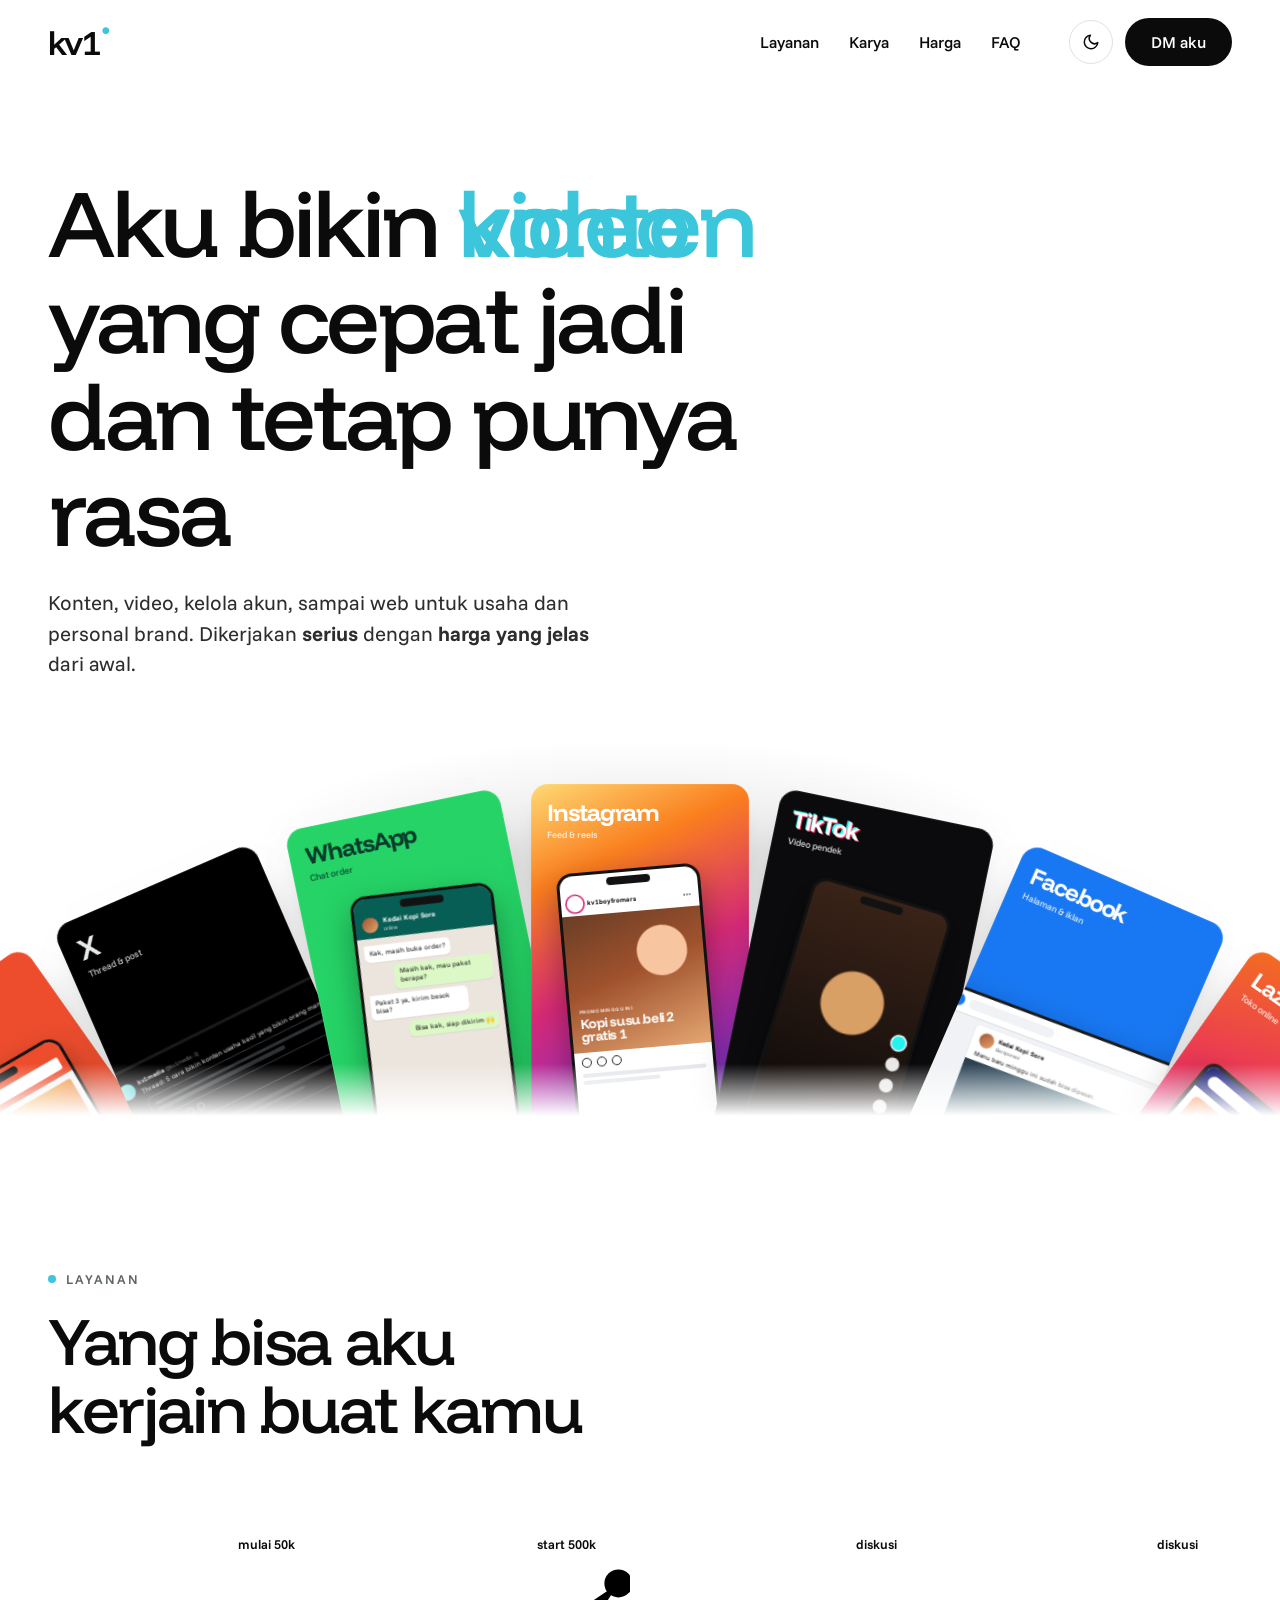
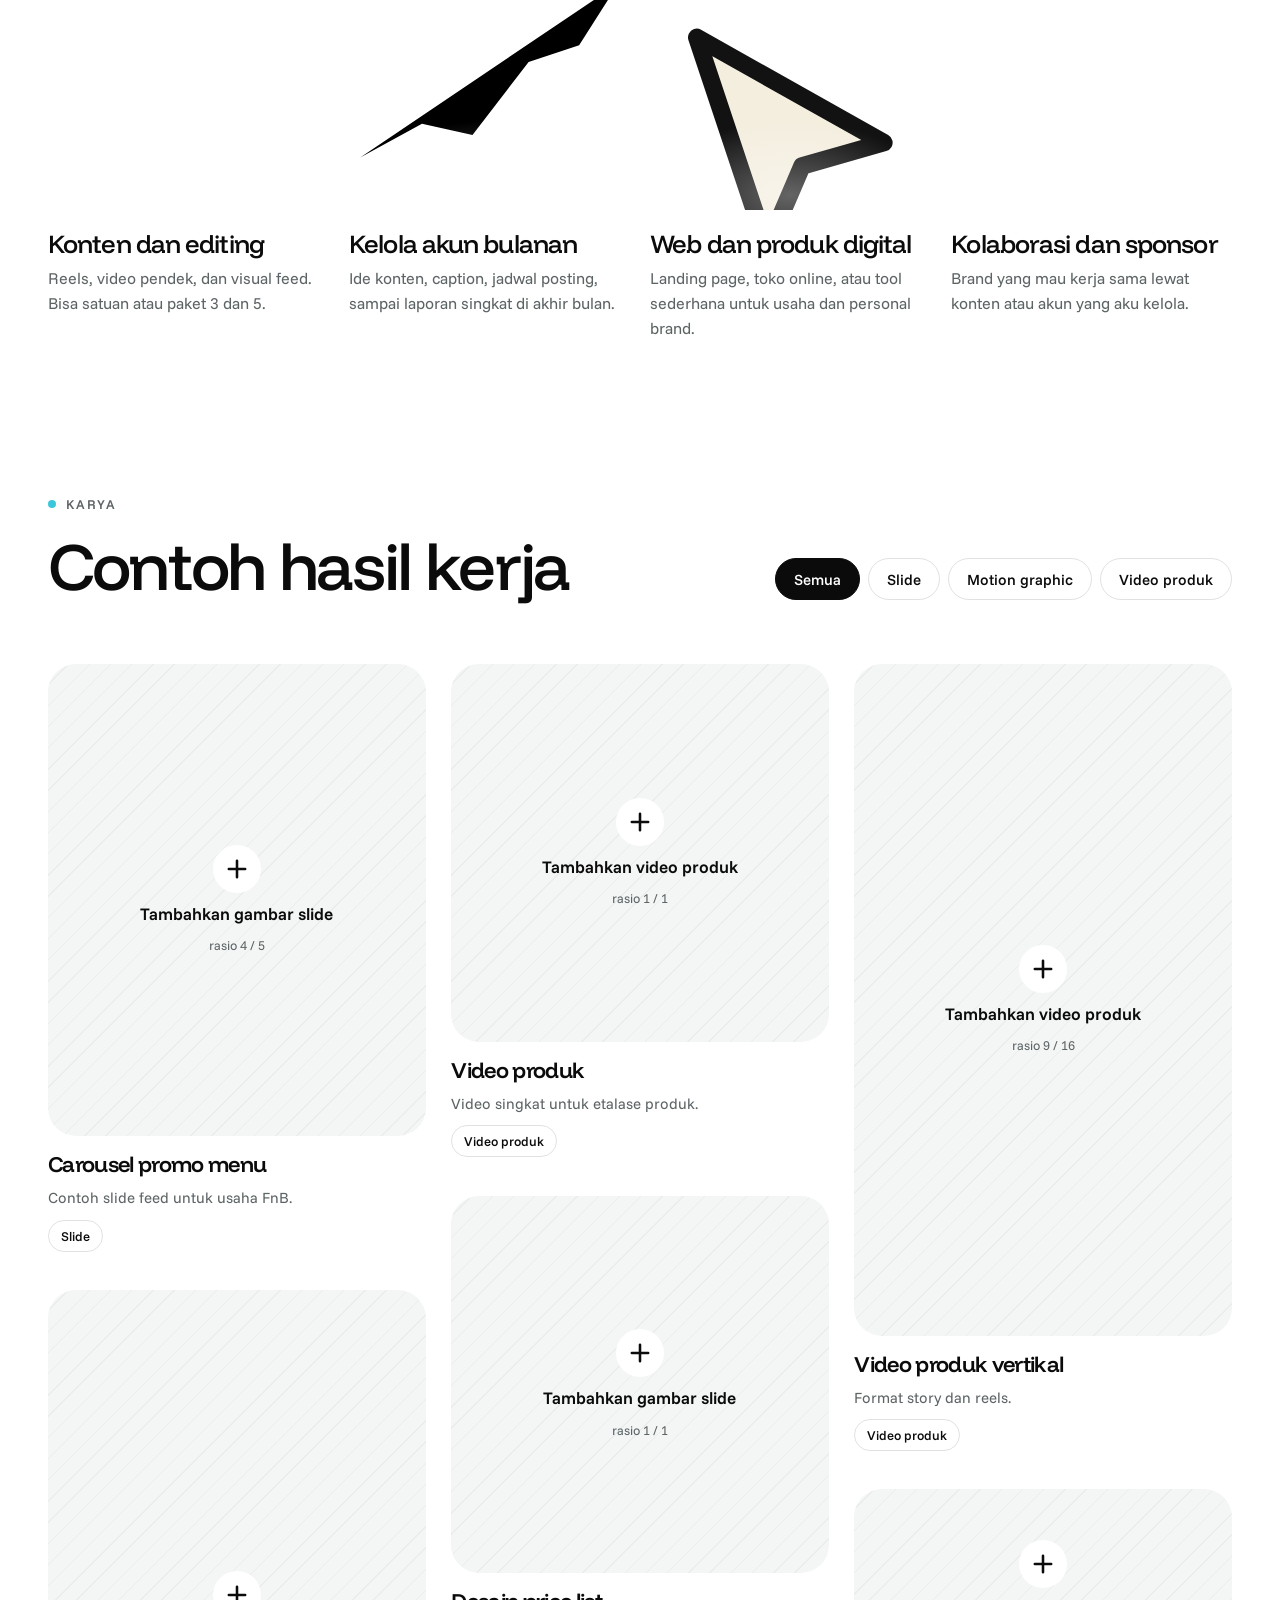
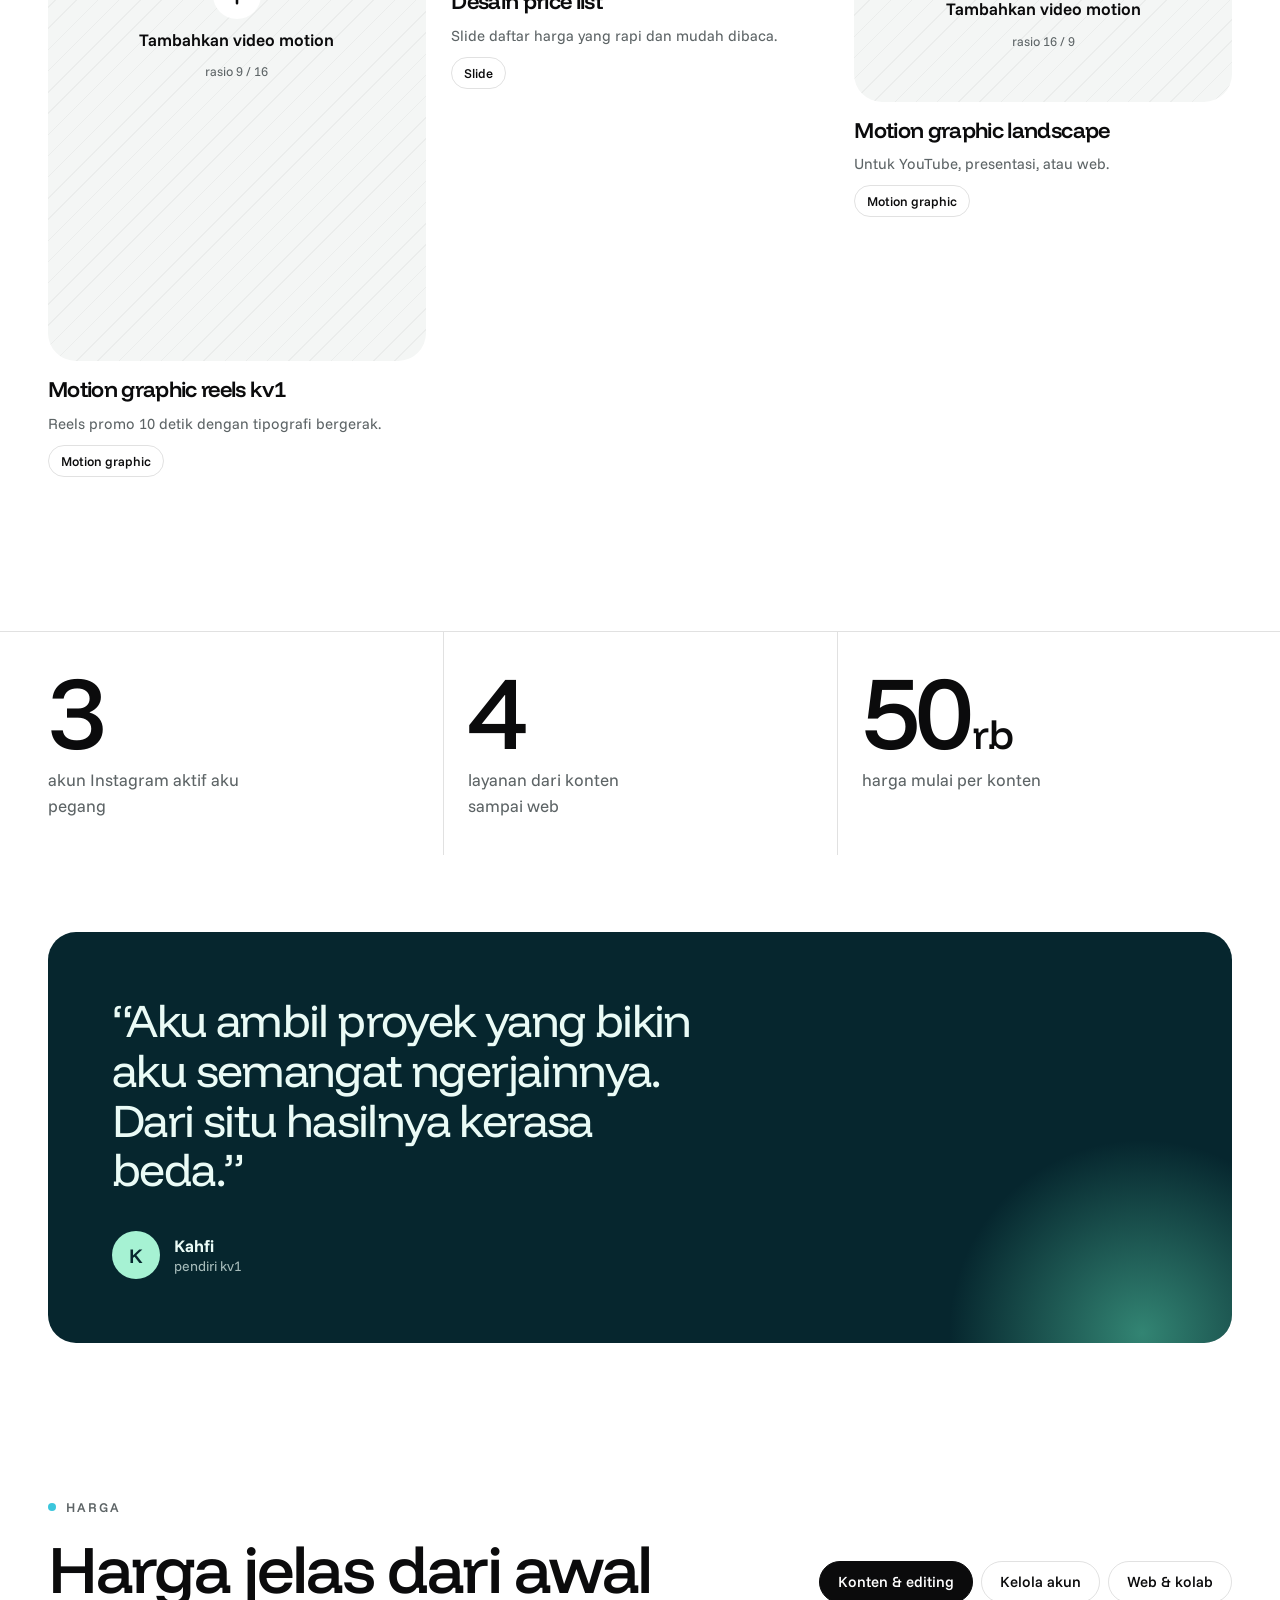
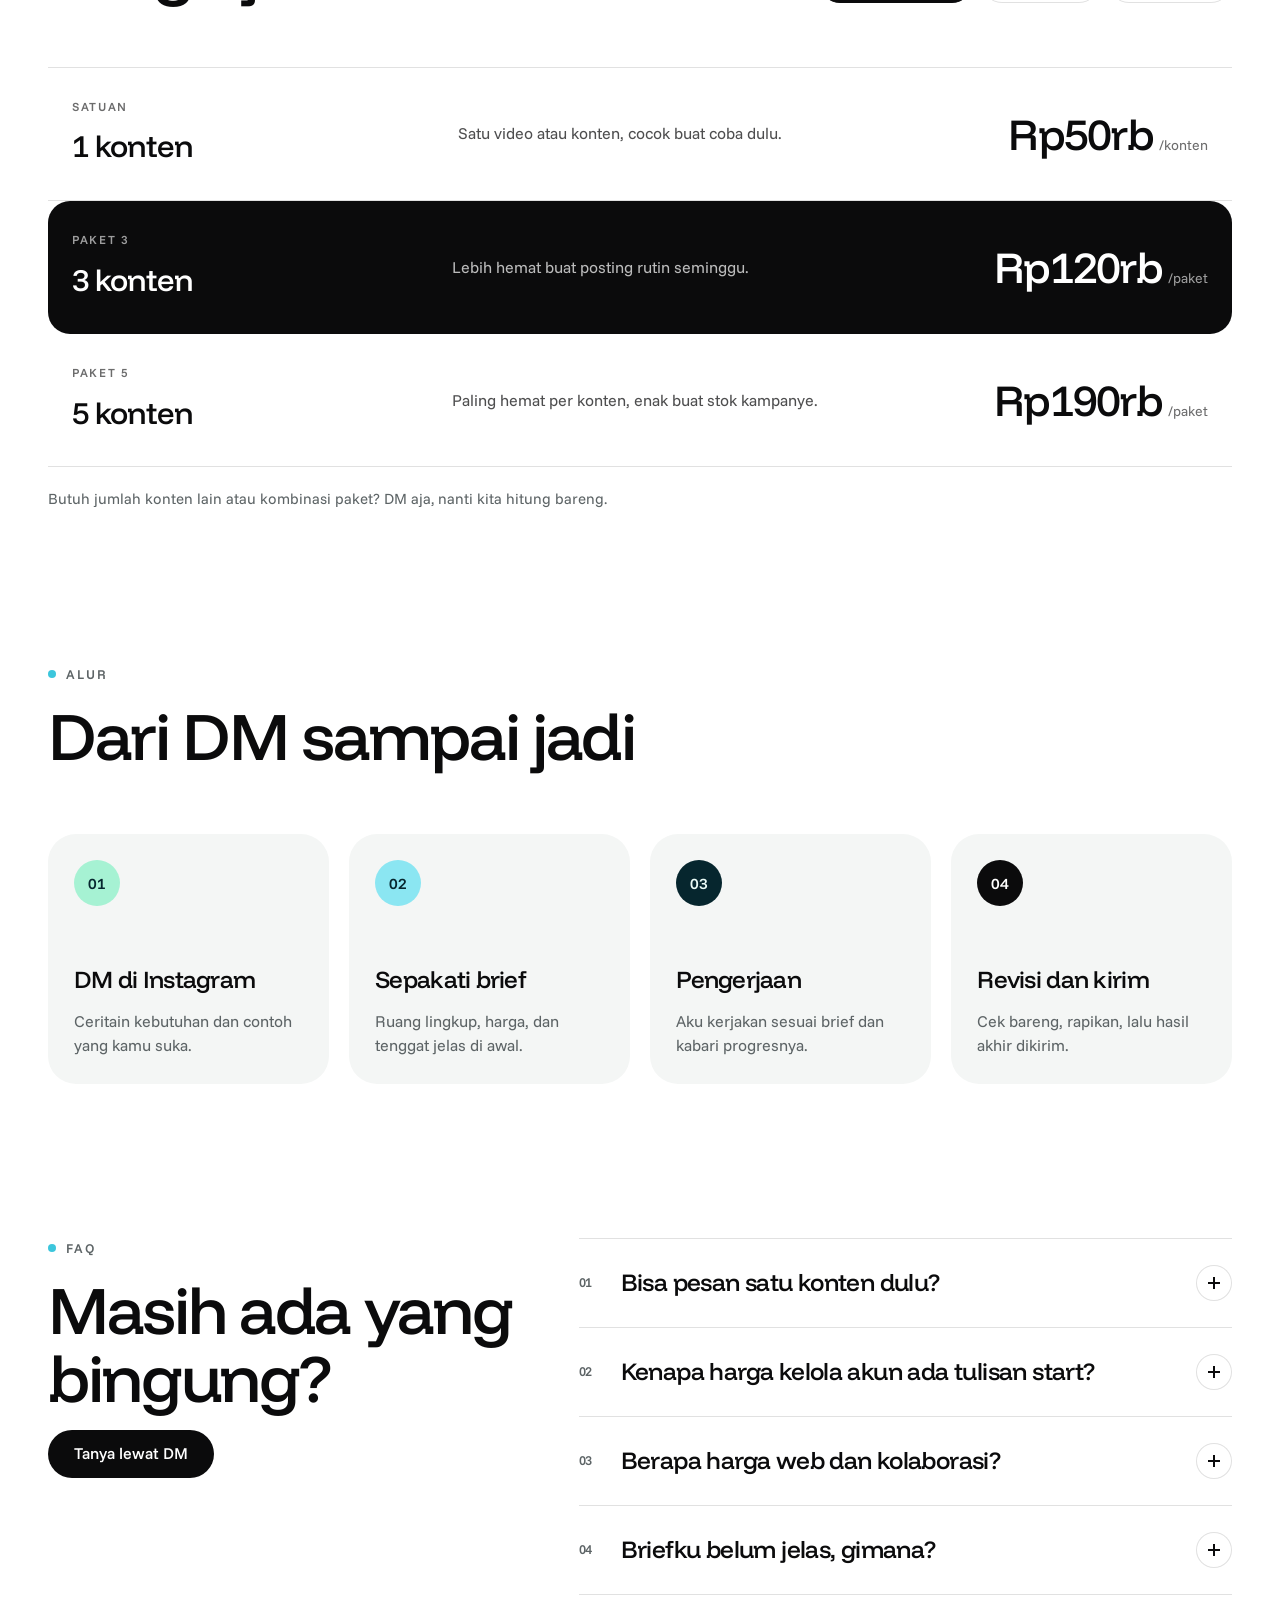
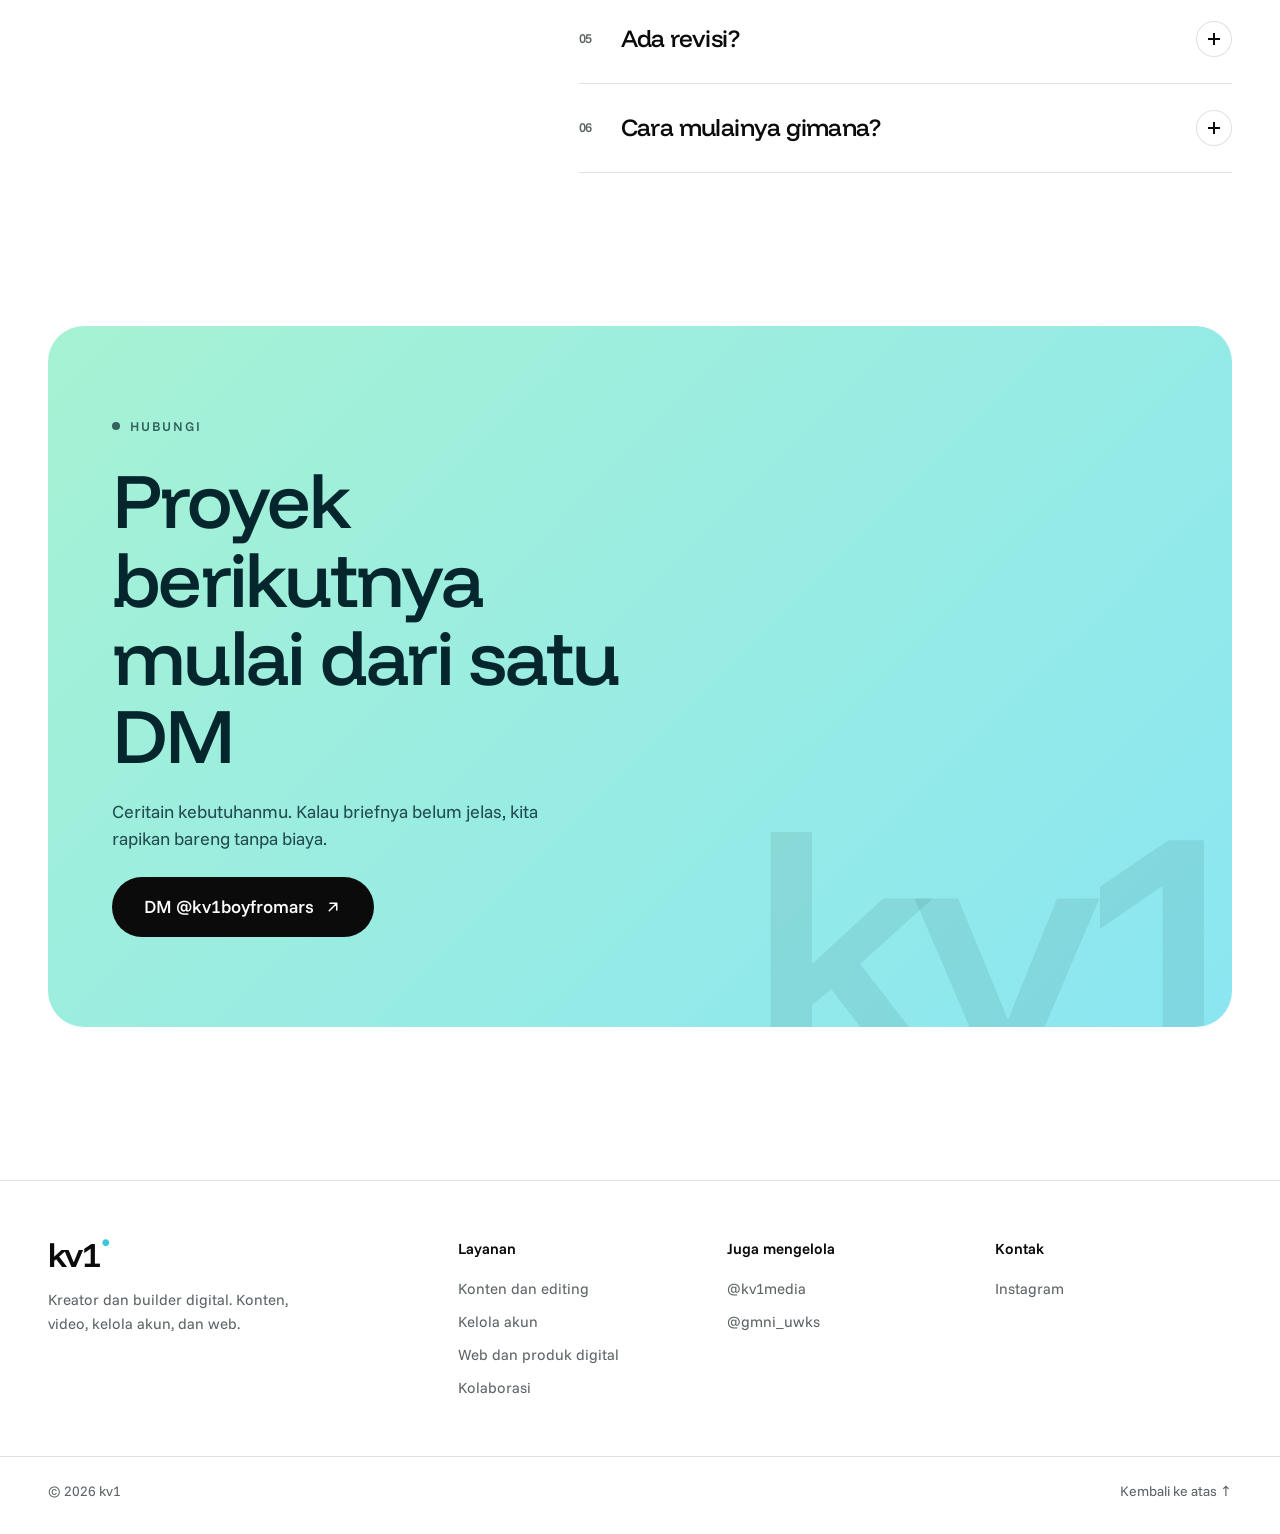
==== index.html @ 36f933ef "Motion graphic di kartu layanan dan reels kv1 di bagian karya Co-Authored-By: Claude Opus 5.5 <norep" ====
<!doctype html>
<html lang="id" data-theme="light">
<head>
<meta charset="utf-8">
<meta name="viewport" content="width=device-width, initial-scale=1">
<title>kv1, kreator dan builder digital</title>
<meta name="description" content="kv1: jasa konten, editing video, kelola akun media sosial, dan web. Harga jelas dari awal.">
<meta property="og:title" content="kv1, kreator dan builder digital">
<meta property="og:description" content="Konten, video, kelola akun, sampai web. Harga jelas dari awal.">
<meta name="theme-color" content="#FFFFFF">
<link rel="icon" href="data:image/svg+xml,%3Csvg xmlns='http://www.w3.org/2000/svg' viewBox='0 0 64 64'%3E%3Crect width='64' height='64' rx='20' fill='%230B0B0C'/%3E%3Ctext x='32' y='42' font-family='Arial' font-weight='800' font-size='26' text-anchor='middle' fill='%23A6F2D3'%3Ekv1%3C/text%3E%3C/svg%3E">
<script>try{if(localStorage.getItem('kv1-theme')==='dark')document.documentElement.dataset.theme='dark'}catch(e){}</script>
<link rel="preconnect" href="https://fonts.googleapis.com">
<link rel="preconnect" href="https://fonts.gstatic.com" crossorigin>
<link href="https://fonts.googleapis.com/css2?family=Funnel+Display:wght@400;500;600;700&family=Funnel+Sans:wght@400;500;600;700&display=swap" rel="stylesheet">
<link rel="stylesheet" href="styles.css">
</head>
<body>

<header class="nav">
  <div class="wrap nav-in">
    <a href="#top" class="logo" aria-label="kv1, ke atas">kv1<sup>●</sup></a>
    <nav class="links" aria-label="Menu utama">
      <a href="#layanan">Layanan</a>
      <a href="#karya">Karya</a>
      <a href="#harga">Harga</a>
      <a href="#faq">FAQ</a>
    </nav>
    <div class="nav-act">
      <button type="button" class="icon-btn theme-btn" aria-label="Ganti mode terang atau gelap">
        <svg class="moon" width="18" height="18" viewBox="0 0 24 24" fill="none" stroke="currentColor" stroke-width="2" stroke-linecap="round" stroke-linejoin="round"><path d="M21 12.8A9 9 0 1 1 11.2 3a7 7 0 0 0 9.8 9.8z"/></svg>
        <svg class="sun" width="18" height="18" viewBox="0 0 24 24" fill="none" stroke="currentColor" stroke-width="2" stroke-linecap="round"><circle cx="12" cy="12" r="4"/><path d="M12 2v2M12 20v2M4.9 4.9l1.4 1.4M17.7 17.7l1.4 1.4M2 12h2M20 12h2M4.9 19.1l1.4-1.4M17.7 6.3l1.4-1.4"/></svg>
      </button>
      <a class="pill" href="https://instagram.com/kv1boyfromars" target="_blank" rel="noopener">DM aku</a>
      <button type="button" class="burger" id="burger" aria-label="Buka menu" aria-expanded="false" aria-controls="sheet"><i></i><i></i></button>
    </div>
  </div>
</header>

<div class="sheet" id="sheet" hidden>
  <nav class="wrap sheet-in" aria-label="Menu">
    <a href="#layanan">Layanan</a>
    <a href="#karya">Karya</a>
    <a href="#harga">Harga</a>
    <a href="#alur">Alur</a>
    <a href="#faq">FAQ</a>
    <div class="sheet-foot">
      <a class="pill" href="https://instagram.com/kv1boyfromars" target="_blank" rel="noopener">DM @kv1boyfromars</a>
      <button type="button" class="pill pill-line theme-btn">Ganti mode</button>
    </div>
  </nav>
</div>

<main>
<section id="top" class="hero">
  <div class="wrap">
    <h1 class="hero-t">Aku bikin <span class="rotator" id="rotator"><span class="on">konten</span><span>video</span><span>web</span><span>kolab</span></span><br>yang cepat jadi dan tetap punya rasa</h1>
    <p class="hero-d">Konten, video, kelola akun, sampai web untuk usaha dan personal brand. Dikerjakan <b>serius</b> dengan <b>harga yang jelas</b> dari awal.</p>
  </div>
  <div class="arc" id="arc" aria-label="Contoh karya"></div>
</section>

<section id="layanan" class="sec">
  <div class="wrap">
    <div class="head">
      <div class="label rv">Layanan</div>
      <h2 class="h2 rv">Yang bisa aku kerjain buat kamu</h2>
    </div>
    <div class="svcs">
      <article class="svc rv">
        <div class="svc-v mg mg-edit" aria-hidden="true">
          <div class="svc-top"><span>01</span><div class="svc-chip">mulai 50k</div></div>
          <div class="mg-stage">
            <div class="cuts"><b>POTONG</b><b>ZOOM</b><b>TEKS</b><b>JADI.</b></div>
            <div class="rec"><i></i>REC</div>
            <div class="tl"><i></i><i></i><i></i><i></i><em></em></div>
          </div>
        </div>
        <h3>Konten dan editing</h3>
        <p>Reels, video pendek, dan visual feed. Bisa satuan atau paket 3 dan 5.</p>
      </article>
      <article class="svc rv">
        <div class="svc-v mg mg-plan" aria-hidden="true">
          <div class="svc-top"><span>02</span><div class="svc-chip">start 500k</div></div>
          <div class="mg-stage">
            <div class="feed"><i style="--n:0"></i><i style="--n:1"></i><i style="--n:2"></i><i style="--n:3"></i><i style="--n:4"></i><i style="--n:5"></i><i style="--n:6"></i><i style="--n:7"></i><i style="--n:8"></i></div>
            <svg class="grow" viewBox="0 0 100 80"><path pathLength="100" d="M4 70 L26 58 L44 62 L64 36 L82 30 L96 8"/><circle cx="96" cy="8" r="5"/></svg>
            <div class="mg-tag">jadwal rutin tiap bulan</div>
          </div>
        </div>
        <h3>Kelola akun bulanan</h3>
        <p>Ide konten, caption, jadwal posting, sampai laporan singkat di akhir bulan.</p>
      </article>
      <article class="svc rv">
        <div class="svc-v mg mg-web" aria-hidden="true">
          <div class="svc-top"><span>03</span><div class="svc-chip">diskusi</div></div>
          <div class="mg-stage">
            <div class="win">
              <div class="win-bar"><i></i><i></i><i></i></div>
              <div class="win-body"><b class="w1"></b><b class="w2"></b><b class="w3"></b><span class="w-btn">Pesan</span></div>
              <span class="live">LIVE</span>
              <svg class="cur" viewBox="0 0 24 24"><path d="M4 2l16 9-7 2-3 7z" fill="#F4EEDF" stroke="#121212" stroke-width="1.5" stroke-linejoin="round"/></svg>
            </div>
          </div>
        </div>
        <h3>Web dan produk digital</h3>
        <p>Landing page, toko online, atau tool sederhana untuk usaha dan personal brand.</p>
      </article>
      <article class="svc rv">
        <div class="svc-v mg mg-kolab" aria-hidden="true">
          <div class="svc-top"><span>04</span><div class="svc-chip">diskusi</div></div>
          <div class="mg-stage">
            <div class="orbs"><div class="orb a">kv1</div><div class="orb b">kamu</div><div class="xx">×</div></div>
            <div class="mg-tag">kolab &amp; sponsor</div>
          </div>
        </div>
        <h3>Kolaborasi dan sponsor</h3>
        <p>Brand yang mau kerja sama lewat konten atau akun yang aku kelola.</p>
      </article>
    </div>
  </div>
</section>

<section id="karya" class="sec">
  <div class="wrap">
    <div class="head head-row">
      <div>
        <div class="label rv">Karya</div>
        <h2 class="h2 rv">Contoh hasil kerja</h2>
      </div>
      <div class="filters rv" id="filters" role="tablist" aria-label="Filter karya">
        <button type="button" class="chip on" data-f="semua">Semua</button>
        <button type="button" class="chip" data-f="slide">Slide</button>
        <button type="button" class="chip" data-f="motion">Motion graphic</button>
        <button type="button" class="chip" data-f="produk">Video produk</button>
      </div>
    </div>
    <div class="works" id="works"></div>
  </div>
</section>

<section class="sec stats-sec">
  <div class="wrap stats">
    <div class="stat rv"><b>3</b><span>akun Instagram aktif aku pegang</span></div>
    <div class="stat rv"><b>4</b><span>layanan dari konten sampai web</span></div>
    <div class="stat rv"><b>50<small>rb</small></b><span>harga mulai per konten</span></div>
  </div>
  <div class="wrap">
    <figure class="quote rv">
      <blockquote>“Aku ambil proyek yang bikin aku semangat ngerjainnya. Dari situ hasilnya kerasa beda.”</blockquote>
      <figcaption><span class="avatar">K</span><span><b>Kahfi</b><small>pendiri kv1</small></span></figcaption>
    </figure>
  </div>
</section>

<section id="harga" class="sec">
  <div class="wrap">
    <div class="head head-row">
      <div>
        <div class="label rv">Harga</div>
        <h2 class="h2 rv">Harga jelas dari awal</h2>
      </div>
      <div class="filters rv" id="priceTabs" role="tablist" aria-label="Kategori harga">
        <button type="button" class="chip on" data-t="konten">Konten &amp; editing</button>
        <button type="button" class="chip" data-t="bulanan">Kelola akun</button>
        <button type="button" class="chip" data-t="lain">Web &amp; kolab</button>
      </div>
    </div>
    <div class="plans" id="plans"></div>
    <p class="note" id="priceNote"></p>
  </div>
</section>

<section id="alur" class="sec">
  <div class="wrap">
    <div class="head">
      <div class="label rv">Alur</div>
      <h2 class="h2 rv">Dari DM sampai jadi</h2>
    </div>
    <ol class="steps">
      <li class="rv"><span class="n">01</span><b>DM di Instagram</b><p>Ceritain kebutuhan dan contoh yang kamu suka.</p></li>
      <li class="rv"><span class="n">02</span><b>Sepakati brief</b><p>Ruang lingkup, harga, dan tenggat jelas di awal.</p></li>
      <li class="rv"><span class="n">03</span><b>Pengerjaan</b><p>Aku kerjakan sesuai brief dan kabari progresnya.</p></li>
      <li class="rv"><span class="n">04</span><b>Revisi dan kirim</b><p>Cek bareng, rapikan, lalu hasil akhir dikirim.</p></li>
    </ol>
  </div>
</section>

<section id="faq" class="sec">
  <div class="wrap faq-grid">
    <div class="head">
      <div class="label rv">FAQ</div>
      <h2 class="h2 rv">Masih ada yang bingung?</h2>
      <a class="pill rv" href="https://instagram.com/kv1boyfromars" target="_blank" rel="noopener">Tanya lewat DM</a>
    </div>
    <div class="faq">
      <details class="rv"><summary><span>01</span>Bisa pesan satu konten dulu?</summary><p>Bisa. Satu konten Rp50rb, cocok buat coba gaya kerjanya sebelum ambil paket.</p></details>
      <details class="rv"><summary><span>02</span>Kenapa harga kelola akun ada tulisan start?</summary><p>Karena tiap akun beda kebutuhan. Angka itu titik awal, nanti disesuaikan dengan jumlah konten dan tugas yang kamu mau.</p></details>
      <details class="rv"><summary><span>03</span>Berapa harga web dan kolaborasi?</summary><p>Tergantung fitur dan bentuk kerja samanya. Ceritain dulu lewat DM, harga disepakati sebelum mulai.</p></details>
      <details class="rv"><summary><span>04</span>Briefku belum jelas, gimana?</summary><p>Santai. Kita rapikan bareng lewat DM tanpa biaya sampai jelas apa yang mau dibikin.</p></details>
      <details class="rv"><summary><span>05</span>Ada revisi?</summary><p>Ada tahap revisi sebelum hasil akhir dikirim. Jumlahnya disepakati waktu brief.</p></details>
      <details class="rv"><summary><span>06</span>Cara mulainya gimana?</summary><p>Kirim DM ke @kv1boyfromars di Instagram. Ceritain kebutuhan dan contoh yang kamu suka.</p></details>
    </div>
  </div>
</section>

<section class="sec">
  <div class="wrap">
    <div class="cta rv">
      <div class="label">Hubungi</div>
      <h2>Proyek berikutnya mulai dari satu DM</h2>
      <p>Ceritain kebutuhanmu. Kalau briefnya belum jelas, kita rapikan bareng tanpa biaya.</p>
      <a class="pill pill-lg" href="https://instagram.com/kv1boyfromars" target="_blank" rel="noopener">DM @kv1boyfromars <svg width="18" height="18" viewBox="0 0 24 24" fill="none" stroke="currentColor" stroke-width="2" stroke-linecap="round" stroke-linejoin="round"><path d="M7 17L17 7M8 7h9v9"/></svg></a>
    </div>
  </div>
</section>
</main>

<footer class="foot">
  <div class="wrap foot-in">
    <div class="foot-brand">
      <div class="logo">kv1<sup>●</sup></div>
      <p>Kreator dan builder digital. Konten, video, kelola akun, dan web.</p>
    </div>
    <div class="foot-col"><b>Layanan</b><a href="#layanan">Konten dan editing</a><a href="#layanan">Kelola akun</a><a href="#layanan">Web dan produk digital</a><a href="#layanan">Kolaborasi</a></div>
    <div class="foot-col"><b>Juga mengelola</b><a href="https://instagram.com/kv1media" target="_blank" rel="noopener">@kv1media</a><a href="https://instagram.com/gmni_uwks" target="_blank" rel="noopener">@gmni_uwks</a></div>
    <div class="foot-col"><b>Kontak</b><a href="https://instagram.com/kv1boyfromars" target="_blank" rel="noopener">Instagram</a></div>
  </div>
  <div class="wrap foot-bot"><span>© 2026 kv1</span><a href="#top">Kembali ke atas ↑</a></div>
</footer>

<script src="data/karya.js"></script>
<script src="app.js"></script>
</body>
</html>
---- styles.css ----
:root{
  --bg:#FFFFFF;--bg-2:#F4F6F5;--ink:#0B0B0C;--muted:#5D6466;--line:rgba(11,11,12,.12);
  --pill-bg:#0B0B0C;--pill-ink:#FFFFFF;
  --mint:#A6F2D3;--aqua:#8BE6F2;--ice:#D6F6F8;--deep:#06262E;--teal:#3CC6DC;--sea:#5FE3B8;
  --display:'Funnel Display',system-ui,sans-serif;--sans:'Funnel Sans',system-ui,sans-serif;
  --r:28px;
  color-scheme:light;
}
:root[data-theme="dark"]{
  --bg:#0B0B0C;--bg-2:#151617;--ink:#F3F4F2;--muted:#9BA3A5;--line:rgba(243,244,242,.14);
  --pill-bg:#F3F4F2;--pill-ink:#0B0B0C;
  --ice:#1B4E5A;
  color-scheme:dark;
}

*,*::before,*::after{box-sizing:border-box}
html{scroll-behavior:smooth;-webkit-text-size-adjust:100%}
body{margin:0;background:var(--bg);color:var(--ink);font-family:var(--sans);font-size:17px;line-height:1.55;overflow-x:hidden;transition:background .3s,color .3s}
img,video,iframe{display:block;max-width:100%}
a{color:inherit;text-decoration:none}
button{font:inherit;color:inherit;cursor:pointer;border:0;background:none}
h1,h2,h3{font-family:var(--display);margin:0;font-weight:500;letter-spacing:-.035em;line-height:1.02}
p{margin:0}
.wrap{width:100%;max-width:1320px;margin:0 auto;padding:0 clamp(20px,4vw,48px)}

/* ---------- nav ---------- */
.nav{position:sticky;top:0;z-index:30;background:color-mix(in srgb,var(--bg) 82%,transparent);backdrop-filter:blur(14px);-webkit-backdrop-filter:blur(14px)}
.nav-in{display:flex;align-items:center;gap:24px;height:84px}
.logo{font-family:var(--display);font-weight:600;font-size:34px;letter-spacing:-.05em;line-height:1}
.logo sup{font-size:9px;color:var(--teal);margin-left:2px;vertical-align:22px}
.links{display:flex;gap:30px;margin-left:auto;font-weight:500;font-size:16px}
.links a{position:relative;padding:4px 0}
.links a::after{content:"";position:absolute;left:0;right:0;bottom:-2px;height:2px;background:currentColor;transform:scaleX(0);transform-origin:left;transition:transform .3s}
.links a:hover::after{transform:scaleX(1)}
.nav-act{display:flex;align-items:center;gap:12px;margin-left:24px}
.icon-btn{width:44px;height:44px;border-radius:50%;display:grid;place-items:center;border:1px solid var(--line);transition:background .2s}
.icon-btn:hover{background:var(--bg-2)}
.theme-btn .sun{display:none}
[data-theme="dark"] .theme-btn .sun{display:block}
[data-theme="dark"] .theme-btn .moon{display:none}
.pill{display:inline-flex;align-items:center;justify-content:center;gap:10px;height:48px;padding:0 26px;border-radius:999px;background:var(--pill-bg);color:var(--pill-ink);font-weight:500;font-size:16px;white-space:nowrap;transition:transform .25s,opacity .25s}
.pill:hover{transform:translateY(-2px)}
.pill-line{background:transparent;color:var(--ink);border:1px solid var(--line)}
.pill-lg{height:60px;padding:0 32px;font-size:18px}
.burger{display:none;width:48px;height:48px;flex-direction:column;justify-content:center;gap:9px;padding:0 4px}
.burger i{display:block;height:2.5px;width:100%;background:var(--ink);border-radius:2px;transition:transform .3s}
.burger[aria-expanded="true"] i:first-child{transform:translateY(5.75px) rotate(45deg)}
.burger[aria-expanded="true"] i:last-child{transform:translateY(-5.75px) rotate(-45deg)}

.sheet{position:fixed;inset:84px 0 0;z-index:25;background:var(--bg);overflow:auto}
.sheet[hidden]{display:none}
.sheet-in{display:flex;flex-direction:column;padding-top:24px;padding-bottom:40px}
.sheet-in>a{font-family:var(--display);font-size:44px;letter-spacing:-.04em;padding:10px 0;border-bottom:1px solid var(--line)}
.sheet-foot{display:flex;flex-wrap:wrap;gap:12px;margin-top:32px}

/* ---------- hero ---------- */
.hero{padding-top:clamp(48px,7vw,96px);overflow:hidden}
.hero-t{font-size:clamp(44px,7.4vw,112px);max-width:14ch}
.hero-t br{display:none}
.rotator{display:inline-grid;vertical-align:bottom;overflow:hidden;padding-bottom:.08em;margin-bottom:-.08em}
.rotator span{grid-area:1/1;color:var(--teal);transform:translateY(105%);opacity:0;transition:transform .6s cubic-bezier(.2,.8,.2,1),opacity .4s}
.rotator span.on{transform:none;opacity:1}
.rotator span.out{transform:translateY(-105%);opacity:0}
.hero-d{margin-top:28px;max-width:560px;font-size:clamp(18px,1.6vw,21px);color:var(--ink);opacity:.86;line-height:1.5}
.hero-d b{font-weight:700}

/* kartu platform melengkung */
.arc{--w:clamp(170px,17vw,270px);position:relative;height:calc(var(--w) * 1.62 * .94 + 40px);margin-top:clamp(36px,5vw,64px);-webkit-mask-image:linear-gradient(#000 86%,transparent);mask-image:linear-gradient(#000 86%,transparent);touch-action:pan-y;cursor:grab;user-select:none;-webkit-user-select:none}
.arc:active{cursor:grabbing}
.arc::before{content:"";position:absolute;left:50%;top:0;width:min(1100px,120%);height:70%;transform:translateX(-50%);background:radial-gradient(50% 60% at 50% 40%,rgba(11,11,12,.10),transparent 70%);pointer-events:none}
[data-theme="dark"] .arc::before{background:radial-gradient(50% 60% at 50% 40%,rgba(95,227,184,.12),transparent 70%)}
.card{position:absolute;left:50%;top:40px;width:var(--w);aspect-ratio:617/1000;margin-left:calc(var(--w) / -2);border-radius:1.5em;overflow:hidden;background:var(--bgc);color:var(--fgc,#fff);font-size:calc(var(--w) / 19);box-shadow:0 2.2em 3.6em -1.8em rgba(0,0,0,.55),inset 0 0 0 1px rgba(255,255,255,.08);will-change:transform;transition:transform 1.1s cubic-bezier(.2,.8,.2,1),opacity .8s;display:flex;flex-direction:column;font-family:var(--sans)}
.arc.ready .card{transition:transform .35s cubic-bezier(.2,.8,.2,1)}
.arc.pre .card{opacity:0}
.card-top{padding:1.4em 1.4em 0;position:relative;z-index:2}
.card-brand{font-family:var(--display);font-weight:700;font-size:2.1em;letter-spacing:-.045em;line-height:1}
.card-logo{display:block;height:1.15em;width:auto;max-width:100%}
.card-sub{margin-top:.45em;font-size:.82em;font-weight:500;opacity:.8}

/* perangkat */
.dev{position:relative;margin:auto auto 0;filter:drop-shadow(0 1.2em 1.4em rgba(0,0,0,.35))}
.dev .scr{position:relative;overflow:hidden;font-size:.62em;line-height:1.3;color:#111}
.dev.phone{width:66%;margin-bottom:-12%}
.dev.phone .scr{aspect-ratio:9/18.5;border:.55em solid #121212;border-radius:2.2em;background:#fff}
.dev.phone .scr::before{content:"";position:absolute;z-index:5;top:.55em;left:50%;width:32%;height:1.1em;margin-left:-16%;border-radius:1em;background:#121212}
.dev.tablet{width:84%;margin-bottom:-8%}
.dev.tablet .scr{aspect-ratio:3/4;border:.7em solid #1b1b1b;border-radius:1.8em;background:#fff}
.dev.laptop{width:132%;margin-left:-6%;margin-bottom:6%}
.dev.laptop .scr{aspect-ratio:16/10.4;border:.6em solid #1a1a1a;border-bottom-width:.9em;border-radius:1em 1em 0 0;background:#fff;font-size:.56em}
.dev.laptop .base{height:.9em;margin:0 -7%;border-radius:0 0 1.2em 1.2em;background:linear-gradient(#d9dde0,#a9afb4)}
.tilt-l{transform:rotate(-5deg)}
.tilt-r{transform:rotate(5deg)}
.dev.laptop.tilt-l,.dev.laptop.tilt-r{transform:rotate(-3deg) translateY(4%)}

/* elemen umum di layar */
.bars{display:flex;flex-direction:column;gap:.45em;padding:.6em 1em}
.bars i{display:block;height:.55em;border-radius:1em;background:#E4E6EB}
.bars i:last-child{width:62%}
.ics{display:flex;gap:.7em;padding:.7em 1em .2em}
.ics i{width:1.4em;height:1.4em;border-radius:50%;border:.18em solid #222}

/* Instagram */
.pf-instagram{--bgc:linear-gradient(155deg,#FEDA75 0%,#FA7E1E 24%,#D62976 52%,#962FBF 78%,#4F5BD5 100%)}
.scr-instagram{padding-top:2.4em}
.ig-top{display:flex;align-items:center;gap:.6em;padding:.6em 1em}
.ig-av{width:2em;height:2em;border-radius:50%;background:#fff;box-shadow:0 0 0 .18em #fff,0 0 0 .4em #D62976}
.ig-top b{font-size:.95em}
.dots3{margin-left:auto;width:1.2em;height:.3em;background:radial-gradient(circle,#222 40%,transparent 45%) 0 0/.4em .3em repeat-x}
.ig-img{aspect-ratio:1;display:flex;flex-direction:column;justify-content:flex-end;gap:.3em;padding:1.2em;color:#fff;background:radial-gradient(circle at 70% 30%,#F7C59F 0 18%,transparent 19%),linear-gradient(160deg,#6B3E26,#A0522D 45%,#E4A672)}
.ig-img small{font-size:.7em;font-weight:700;letter-spacing:.1em;opacity:.85}
.ig-img b{font-family:var(--display);font-size:1.9em;line-height:1;letter-spacing:-.03em}

/* TikTok */
.pf-tiktok{--bgc:#0B0B0D}
.pf-tiktok .card-brand{text-shadow:.05em .05em 0 #FE2C55,-.05em -.05em 0 #25F4EE}
.scr-tiktok{background:radial-gradient(circle at 50% 38%,#D9A066 0 16%,transparent 17%),linear-gradient(180deg,#3A2318,#1B120E 55%,#000)!important;color:#fff!important}
.tt-side{position:absolute;right:.8em;bottom:28%;display:flex;flex-direction:column;gap:1.1em;align-items:center}
.tt-side i{width:2em;height:2em;border-radius:50%;background:rgba(255,255,255,.9)}
.tt-side i.av{background:#25F4EE;box-shadow:0 0 0 .2em #fff}
.tt-cap{position:absolute;left:1em;right:4em;bottom:2.4em;display:flex;flex-direction:column;gap:.35em}
.tt-cap b{font-size:1em}
.tt-cap span{font-size:.85em;opacity:.9}
.tt-cap em{display:block;height:.25em;margin-top:.6em;border-radius:1em;background:linear-gradient(90deg,#FE2C55 0 40%,rgba(255,255,255,.3) 40%)}

/* Shopee */
.pf-shopee{--bgc:#EE4D2D}
.scr-shopee{background:#F5F5F5!important;padding-top:0}
.sp-top{background:#EE4D2D;padding:2.6em 1em .8em}
.sp-top span{display:block;height:1.8em;border-radius:.3em;background:#fff}
.sp-img{margin:.8em;aspect-ratio:1;border-radius:.4em;display:flex;flex-direction:column;justify-content:flex-end;gap:.3em;padding:1em;color:#fff;background:radial-gradient(circle at 60% 40%,#C0392B 0 22%,transparent 23%),linear-gradient(150deg,#F6B93B,#E55039)}
.sp-img small{align-self:flex-start;font-size:.7em;font-weight:700;background:#EE4D2D;padding:.2em .5em;border-radius:.2em}
.sp-img b{font-size:1.25em;line-height:1.1}
.sp-info{background:#fff;margin:0 .8em;border-radius:.4em;padding-top:.6em}
.sp-info>b{display:block;padding:0 1em;color:#EE4D2D;font-size:1.4em}
.sp-btn{margin:.8em;padding:.8em;border-radius:.4em;background:#EE4D2D;color:#fff;font-weight:700;text-align:center}

/* Lazada */
.pf-lazada{--bgc:linear-gradient(160deg,#F36D21 0%,#E7206D 45%,#0F146D 100%)}
.lz-top{background:linear-gradient(90deg,#0F146D,#2B2FA8);padding:1em}
.lz-top span{display:block;height:1.8em;border-radius:1em;background:#fff}
.lz-ban{margin:.8em;padding:1.2em 1em;border-radius:.6em;color:#fff;font-family:var(--display);font-weight:700;font-size:1.3em;background:linear-gradient(120deg,#F36D21,#E7206D)}
.lz-grid{display:grid;grid-template-columns:1fr 1fr;gap:.7em;padding:0 .8em}
.lz-it{background:#fff;border-radius:.5em;box-shadow:0 .1em .4em rgba(0,0,0,.08);overflow:hidden}
.lz-it span{display:block;aspect-ratio:1}
.lz-it b{display:block;padding:.4em .6em;color:#F36D21;font-size:.95em}

/* X */
.pf-x{--bgc:#000;--fgc:#E7E9EA}
.pf-x .card-brand{font-size:2.6em}
.scr-x{background:#000!important;color:#E7E9EA!important;padding:1em .4em}
.x-post{display:flex;gap:.8em;padding:.8em 1em;border-bottom:1px solid #2F3336}
.x-post.dim{opacity:.6}
.x-av{flex:none;width:2.6em;height:2.6em;border-radius:50%;background:linear-gradient(135deg,#A6F2D3,#3CC6DC)}
.x-body{flex:1;min-width:0}
.x-name{display:flex;gap:.4em;align-items:baseline;white-space:nowrap;overflow:hidden}
.x-name span{color:#71767B;font-size:.9em}
.x-body p{margin-top:.3em;font-size:1.05em}
.x-card{margin-top:.6em;border:1px solid #2F3336;border-radius:.9em;padding:.2em 0}
.scr-x .bars i{background:#2F3336}
.scr-x .ics i{border-color:#71767B;border-width:.14em;width:1.2em;height:1.2em}

/* Facebook */
.pf-facebook{--bgc:#1877F2}
.scr-facebook{background:#F0F2F5!important}
.fb-top{display:flex;align-items:center;gap:.8em;background:#fff;padding:.7em 1em;border-bottom:1px solid #DADDE1}
.fb-top span{width:2em;height:2em;border-radius:50%;background:#1877F2}
.fb-top i{flex:1;max-width:14em;height:1.6em;border-radius:1em;background:#F0F2F5}
.fb-post{background:#fff;margin:.8em auto;width:72%;border-radius:.6em;box-shadow:0 .1em .3em rgba(0,0,0,.1)}
.fb-head{display:flex;gap:.6em;align-items:center;padding:.8em 1em 0}
.fb-head div{display:flex;flex-direction:column}
.fb-head small{color:#65676B;font-size:.8em}
.fb-av{width:2.4em;height:2.4em;border-radius:50%;background:linear-gradient(135deg,#A0522D,#E4A672)}
.fb-post p{padding:.5em 1em}
.fb-img{aspect-ratio:16/8;display:flex;align-items:flex-end;padding:1em;color:#fff;font-family:var(--display);font-size:1.4em;background:radial-gradient(circle at 75% 40%,#F7C59F 0 15%,transparent 16%),linear-gradient(150deg,#2C3E50,#4CA1AF)}
.fb-act{display:flex;justify-content:space-around;padding:.6em;color:#65676B;font-weight:600;font-size:.85em}

/* WhatsApp */
.pf-whatsapp{--bgc:#25D366;--fgc:#073B2B}
.scr-whatsapp{background:#ECE5DD!important;display:flex;flex-direction:column}
.wa-top{display:flex;gap:.7em;align-items:center;background:#075E54;color:#fff;padding:2.6em 1em .8em}
.wa-top span{width:2.2em;height:2.2em;border-radius:50%;background:linear-gradient(135deg,#A0522D,#E4A672)}
.wa-top div{display:flex;flex-direction:column}
.wa-top small{font-size:.75em;opacity:.8}
.wa-chat{flex:1;display:flex;flex-direction:column;gap:.6em;padding:1em .8em}
.wa-b{max-width:78%;padding:.55em .8em;border-radius:.7em;font-size:.95em;box-shadow:0 .08em .1em rgba(0,0,0,.12)}
.wa-b.in{align-self:flex-start;background:#fff;border-top-left-radius:.1em}
.wa-b.out{align-self:flex-end;background:#DCF8C6;border-top-right-radius:.1em}
.wa-in{display:flex;gap:.6em;padding:.6em .8em 3em}
.wa-in span{flex:1;height:2.2em;border-radius:2em;background:#fff}
.wa-in i{width:2.2em;height:2.2em;border-radius:50%;background:#128C7E}

/* ---------- section umum ---------- */
.sec{padding-top:clamp(96px,12vw,170px)}
.head{display:flex;flex-direction:column;align-items:flex-start;gap:18px;margin-bottom:clamp(36px,5vw,64px)}
.head-row{flex-direction:row;align-items:flex-end;justify-content:space-between;flex-wrap:wrap;gap:24px}
.head-row>div:first-child{display:flex;flex-direction:column;gap:18px}
.label{font-size:13px;font-weight:600;text-transform:uppercase;letter-spacing:.16em;color:var(--muted);display:flex;align-items:center;gap:10px}
.label::before{content:"";width:8px;height:8px;border-radius:50%;background:var(--teal)}
.h2{font-size:clamp(36px,5.2vw,76px);max-width:16ch}

.filters{display:flex;flex-wrap:wrap;gap:8px}
.chip{height:42px;padding:0 18px;border-radius:999px;border:1px solid var(--line);font-size:15px;font-weight:500;transition:background .2s,color .2s,border-color .2s}
.chip:hover{border-color:var(--ink)}
.chip.on{background:var(--pill-bg);color:var(--pill-ink);border-color:var(--pill-bg)}

/* layanan */
.svcs{display:grid;grid-template-columns:repeat(4,1fr);gap:clamp(14px,1.6vw,22px)}
.svc h3{font-size:clamp(22px,2vw,28px);margin-top:20px}
.svc p{margin-top:10px;color:var(--muted);font-size:16px}
.svc-v{position:relative;aspect-ratio:1/1.08;border-radius:var(--r);background:var(--c);color:#fff;overflow:hidden;display:flex;flex-direction:column;container-type:inline-size;transition:transform .4s cubic-bezier(.2,.8,.2,1)}
.svc-v::before{content:"";position:absolute;inset:auto -20% -30% -20%;height:70%;background:radial-gradient(50% 50% at 50% 50%,rgba(255,255,255,.35),transparent 70%);pointer-events:none}
.svc-top{position:relative;z-index:2;display:flex;align-items:center;justify-content:space-between;padding:20px 20px 0}
.svc-top span{font-family:var(--display);font-weight:600;font-size:15px;letter-spacing:.02em;opacity:.85}
.svc-chip{font-size:13px;font-weight:600;padding:7px 14px;border-radius:999px;background:rgba(255,255,255,.9);color:#0B0B0C}
.svc-v .dev{font-size:4.6cqi;transition:transform .5s cubic-bezier(.2,.8,.2,1)}
.svc-v .dev.phone{width:46%;margin-bottom:-26%}
.svc-v .dev.tablet{width:64%;margin-bottom:-16%}
.svc-v .dev.laptop{width:90%;margin-left:auto;margin-bottom:-10%}
.svc:hover .svc-v{transform:translateY(-6px)}
.svc:hover .svc-v .dev.tilt-l{transform:rotate(-2deg) translateY(-4%)}
.svc:hover .svc-v .dev.tilt-r{transform:rotate(2deg) translateY(-4%)}
.sv-edit{--c:linear-gradient(150deg,#FF8A4C 0%,#FF4F6D 100%)}
.sv-plan{--c:linear-gradient(150deg,#2F7BFF 0%,#22C8E6 100%)}
.sv-web{--c:radial-gradient(90% 70% at 80% 10%,#1F5C52 0%,#0B0B0C 60%)}
.sv-kolab{--c:linear-gradient(150deg,#C6F432 0%,#2FD99A 100%);color:#0B2B20}

/* editing video */
.scr-edit{background:#121214!important;color:#fff!important;padding-top:2.4em}
.ed-prev{margin:.6em;aspect-ratio:4/5;border-radius:.6em;display:flex;align-items:center;justify-content:center;background:radial-gradient(circle at 60% 35%,#FFD3A8 0 16%,transparent 17%),linear-gradient(160deg,#FF8A4C,#7A2EFF00 60%),linear-gradient(160deg,#5B2A1C,#C2603A)}
.ed-prev i{width:2.6em;height:2.6em;border-radius:50%;background:rgba(255,255,255,.9);clip-path:polygon(36% 26%,36% 74%,76% 50%)}
.ed-time{display:flex;justify-content:space-between;padding:0 .8em;font-size:.8em;opacity:.6}
.ed-tr{display:flex;gap:.25em;padding:.25em .6em}
.ed-tr b{height:1.3em;border-radius:.25em}
.ed-head{position:absolute;left:52%;top:72%;bottom:8%;width:.15em;background:#fff}
/* kalender konten */
.scr-plan{background:#fff!important;padding:1em}
.pl-head{display:flex;justify-content:space-between;align-items:center;font-weight:700;font-size:1.1em}
.pl-head small{font-weight:600;color:#2F7BFF;font-size:.75em}
.pl-grid{display:grid;grid-template-columns:repeat(7,1fr);gap:.3em;margin-top:.7em}
.pl-grid i{aspect-ratio:1;border-radius:.3em;background:#F1F4F9;position:relative}
.pl-grid i.on::after{content:"";position:absolute;inset:25%;border-radius:50%;background:var(--d)}
.pl-chart{display:flex;align-items:flex-end;gap:.4em;height:5em;margin-top:.9em;padding:.6em;border-radius:.6em;background:#F1F4F9}
.pl-chart b{flex:1;border-radius:.25em .25em 0 0;background:linear-gradient(#22C8E6,#2F7BFF)}
/* landing page */
.scr-web{background:#F7F7F5!important}
.wb-nav{display:flex;align-items:center;gap:.6em;padding:.8em 1.2em}
.wb-nav b{font-family:var(--display);font-size:1.2em;letter-spacing:-.04em}
.wb-nav i{margin-left:auto;width:5em;height:1.6em;border-radius:1em;background:#0B0B0C}
.wb-hero{display:grid;grid-template-columns:1.2fr 1fr;gap:1em;padding:1em 1.2em}
.wb-hero h4{margin:0;font-family:var(--display);font-size:2em;line-height:1;letter-spacing:-.04em;font-weight:600}
.wb-hero em{display:inline-block;margin-top:.8em;padding:.4em 1em;border-radius:1em;background:#5FE3B8;font-style:normal;font-weight:700;font-size:.85em}
.wb-img{border-radius:.8em;background:radial-gradient(circle at 50% 40%,#FFD3A8 0 20%,transparent 21%),linear-gradient(150deg,#5FE3B8,#2F7BFF)}
/* kolaborasi */
.scr-kolab{padding-top:2.4em}
.kb-top{display:flex;align-items:center;gap:.5em;padding:.5em .9em}
.kb-av{display:flex}
.kb-av i{width:1.9em;height:1.9em;border-radius:50%;border:.15em solid #fff;background:linear-gradient(135deg,#5FE3B8,#2F7BFF)}
.kb-av i+i{margin-left:-.7em;background:linear-gradient(135deg,#FF8A4C,#FF4F6D)}
.kb-top div{display:flex;flex-direction:column;line-height:1.15}
.kb-top b{font-size:.85em}
.kb-top small{font-size:.7em;color:#666}
.kb-img{aspect-ratio:1;display:flex;flex-direction:column;justify-content:flex-end;padding:1em;color:#fff;background:radial-gradient(circle at 55% 40%,#FFF3C4 0 18%,transparent 19%),linear-gradient(160deg,#2FD99A,#0E7C66)}
.kb-img small{font-size:.7em;font-weight:700;letter-spacing:.1em;opacity:.85}
.kb-img b{font-family:var(--display);font-size:1.6em;line-height:1.05}

/* karya */
.works{columns:3 300px;column-gap:clamp(16px,2vw,28px)}
.work{break-inside:avoid;margin-bottom:clamp(28px,3vw,44px)}
.media{position:relative;border-radius:var(--r);overflow:hidden;background:var(--bg-2)}
.media img,.media video,.media iframe{width:100%;height:100%;object-fit:cover;border:0}
.work-info{display:flex;flex-direction:column;gap:10px;margin-top:16px}
.work-t{font-family:var(--display);font-weight:600;font-size:22px;letter-spacing:-.03em;line-height:1.1}
.work-d{color:var(--muted);font-size:15px}
.tags{display:flex;flex-wrap:wrap;gap:6px}
.tags span{font-size:13px;font-weight:500;padding:5px 12px;border-radius:999px;border:1px solid var(--line)}
.ph{position:absolute;inset:0;display:flex;flex-direction:column;align-items:center;justify-content:center;gap:8px;text-align:center;padding:20px;color:var(--muted);background:repeating-linear-gradient(135deg,transparent 0 14px,color-mix(in srgb,var(--ink) 4%,transparent) 14px 15px)}
.ph b{color:var(--ink);font-weight:600}
.ph small{font-size:13px}
.ph svg{width:28px;height:28px;padding:10px;box-sizing:content-box;border-radius:50%;background:var(--bg);color:var(--ink)}
.linkcard{position:absolute;inset:0;display:flex;flex-direction:column;align-items:center;justify-content:center;gap:8px;background:linear-gradient(160deg,var(--mint),var(--aqua));color:var(--deep);transition:filter .3s}
.linkcard:hover{filter:saturate(1.2)}
.linkcard small{font-size:13px;opacity:.75}
.play{width:62px;height:62px;border-radius:50%;background:var(--deep);color:#fff;display:grid;place-items:center;transition:transform .3s}
.linkcard:hover .play{transform:scale(1.08)}
.nav-arrow{position:absolute;top:50%;width:40px;height:40px;margin-top:-20px;border-radius:50%;background:rgba(255,255,255,.9);color:#0B0B0C;display:grid;place-items:center;opacity:0;transition:opacity .25s}
.media:hover .nav-arrow,.nav-arrow:focus-visible{opacity:1}
.nav-arrow.l{left:12px}.nav-arrow.r{right:12px}
.dots{position:absolute;left:0;right:0;bottom:14px;display:flex;justify-content:center;gap:6px}
.dots i{width:7px;height:7px;border-radius:50%;background:rgba(255,255,255,.55);transition:width .3s}
.dots i.on{width:20px;border-radius:4px;background:#fff}

/* angka + kutipan */
.stats{display:grid;grid-template-columns:repeat(3,1fr);border-top:1px solid var(--line)}
.stat{padding:36px 24px 36px 0;display:flex;flex-direction:column;gap:12px}
.stat+.stat{padding-left:24px;border-left:1px solid var(--line)}
.stat b{font-family:var(--display);font-weight:500;font-size:clamp(64px,8vw,120px);letter-spacing:-.06em;line-height:.85}
.stat b small{font-size:.4em;letter-spacing:-.02em;margin-left:4px}
.stat span{color:var(--muted);max-width:22ch}
.quote{margin:clamp(48px,6vw,80px) 0 0;padding:clamp(32px,5vw,64px);border-radius:var(--r);background:var(--deep);color:#EAFBF6;position:relative;overflow:hidden}
.quote::before{content:"";position:absolute;width:420px;aspect-ratio:1;right:-120px;bottom:-200px;border-radius:50%;background:radial-gradient(circle,var(--sea),transparent 65%);opacity:.5}
.quote blockquote{position:relative;margin:0;font-family:var(--display);font-size:clamp(28px,3.6vw,52px);letter-spacing:-.035em;line-height:1.08;max-width:22ch}
.quote figcaption{position:relative;display:flex;align-items:center;gap:14px;margin-top:36px}
.quote figcaption>span:last-child{display:flex;flex-direction:column;line-height:1.3}
.quote small{opacity:.7;font-size:14px}
.avatar{width:48px;height:48px;border-radius:50%;background:var(--mint);color:var(--deep);display:grid;place-items:center;font-family:var(--display);font-weight:600;font-size:20px}

/* harga */
.plans{display:flex;flex-direction:column;border-top:1px solid var(--line)}
.plan{display:grid;grid-template-columns:1.1fr 1.6fr auto;align-items:center;gap:24px;padding:30px 24px;border-bottom:1px solid var(--line);border-radius:0;transition:background .3s,border-radius .3s}
.plan:hover{background:var(--bg-2);border-radius:22px}
.plan.hi{background:var(--pill-bg);color:var(--pill-ink);border-radius:22px;border-bottom-color:transparent}
.plan-n small{display:block;font-size:12px;font-weight:600;text-transform:uppercase;letter-spacing:.14em;opacity:.6;margin-bottom:6px}
.plan-n b{font-family:var(--display);font-weight:500;font-size:clamp(24px,2.4vw,32px);letter-spacing:-.03em}
.plan-d{opacity:.72;font-size:16px}
.plan-p{text-align:right}
.plan-p .start{font-size:12px;font-weight:600;text-transform:uppercase;letter-spacing:.14em;color:var(--teal)}
.plan.hi .start{color:var(--sea)}
.plan-p .row{display:flex;align-items:baseline;justify-content:flex-end;gap:6px}
.price{font-family:var(--display);font-weight:500;font-size:clamp(32px,3.4vw,48px);letter-spacing:-.04em;line-height:1}
.unit{opacity:.6;font-size:14px}
.note{margin-top:20px;color:var(--muted);font-size:15px}

/* alur */
.steps{list-style:none;margin:0;padding:0;display:grid;grid-template-columns:repeat(4,1fr);gap:clamp(14px,1.6vw,22px)}
.steps li{padding:26px;border-radius:var(--r);background:var(--bg-2);display:flex;flex-direction:column;gap:10px;min-height:250px}
.steps .n{font-family:var(--display);font-size:15px;font-weight:600;width:46px;height:46px;border-radius:50%;display:grid;place-items:center;background:var(--mint);color:var(--deep);margin-bottom:auto}
.steps li:nth-child(2) .n{background:var(--aqua)}
.steps li:nth-child(3) .n{background:var(--deep);color:#EAFBF6}
.steps li:nth-child(4) .n{background:var(--ink);color:var(--bg)}
.steps b{font-family:var(--display);font-weight:500;font-size:24px;letter-spacing:-.03em;margin-top:40px}
.steps p{color:var(--muted);font-size:16px}

/* faq */
.faq-grid{display:grid;grid-template-columns:1fr 1.4fr;gap:clamp(32px,5vw,80px);align-items:start}
.faq-grid .head{position:sticky;top:120px}
.faq{border-top:1px solid var(--line)}
.faq details{border-bottom:1px solid var(--line)}
.faq summary{list-style:none;display:flex;align-items:center;gap:20px;padding:26px 0;cursor:pointer;font-family:var(--display);font-size:clamp(20px,1.9vw,26px);font-weight:500;letter-spacing:-.025em;line-height:1.2}
.faq summary::-webkit-details-marker{display:none}
.faq summary span{font-family:var(--sans);font-size:13px;font-weight:600;color:var(--muted);min-width:22px}
.faq summary::after{content:"";margin-left:auto;flex:none;width:36px;height:36px;border-radius:50%;border:1px solid var(--line);background:linear-gradient(currentColor,currentColor) center/12px 2px no-repeat,linear-gradient(currentColor,currentColor) center/2px 12px no-repeat;transition:transform .3s,background-color .3s}
.faq details[open] summary::after{transform:rotate(45deg);background-color:var(--mint);color:var(--deep);border-color:var(--mint)}
.faq details p{padding:0 56px 26px 42px;color:var(--muted)}

/* cta */
.cta{border-radius:calc(var(--r) + 8px);padding:clamp(40px,7vw,100px) clamp(24px,5vw,72px);background:linear-gradient(135deg,var(--mint),var(--aqua));color:var(--deep);display:flex;flex-direction:column;align-items:flex-start;gap:24px;position:relative;overflow:hidden}
.cta::after{content:"kv1";position:absolute;right:-.04em;bottom:-.24em;font-family:var(--display);font-weight:600;font-size:clamp(160px,26vw,380px);letter-spacing:-.07em;line-height:1;color:rgba(6,38,46,.08);pointer-events:none}
.cta .label{color:var(--deep);opacity:.7}
.cta .label::before{background:var(--deep)}
.cta h2{position:relative;font-size:clamp(40px,6vw,88px);max-width:13ch}
.cta p{position:relative;max-width:480px;font-size:18px;opacity:.8}
.cta .pill{position:relative;background:#0B0B0C;color:#fff}

/* footer */
.foot{margin-top:clamp(96px,12vw,160px);border-top:1px solid var(--line)}
.foot-in{display:grid;grid-template-columns:1.6fr 1fr 1fr 1fr;gap:32px;padding-top:56px;padding-bottom:56px}
.foot-brand p{margin-top:16px;color:var(--muted);max-width:30ch;font-size:15px}
.foot-col{display:flex;flex-direction:column;gap:10px;font-size:15px}
.foot-col b{font-weight:600;margin-bottom:6px}
.foot-col a{color:var(--muted);transition:color .2s}
.foot-col a:hover{color:var(--ink)}
.foot-bot{display:flex;justify-content:space-between;gap:16px;padding-top:24px;padding-bottom:32px;border-top:1px solid var(--line);color:var(--muted);font-size:14px}

/* muncul saat scroll */
@supports (animation-timeline:view()){
  .rv{animation:rise linear both;animation-timeline:view();animation-range:entry 0% entry 55%}
}
@keyframes rise{from{opacity:0;transform:translateY(36px)}to{opacity:1;transform:none}}

/* ---------- responsif ---------- */
@media (max-width:1100px){
  .svcs{grid-template-columns:repeat(2,1fr)}
  .steps{grid-template-columns:repeat(2,1fr)}
}
@media (max-width:900px){
  .links,.nav-act .theme-btn{display:none}
  .burger{display:flex}
  .faq-grid{grid-template-columns:1fr}
  .faq-grid .head{position:static}
  .foot-in{grid-template-columns:1fr 1fr}
  .foot-brand{grid-column:1/-1}
}
@media (max-width:720px){
  body{font-size:16px}
  .nav-in{height:72px;gap:12px}
  .sheet{top:72px}
  .logo{font-size:30px}
  .nav-act{margin-left:auto;gap:10px}
  .nav-act .pill{height:44px;padding:0 20px;font-size:15px}
  .hero-t br{display:inline}
  .arc{--w:clamp(120px,34vw,170px);margin-top:28px}
  .plan{grid-template-columns:1fr auto;gap:8px 16px;padding:22px 18px}
  .plan-n{grid-column:1}
  .plan-d{grid-column:1/-1;grid-row:2;font-size:15px}
  .plan-p{grid-column:2;grid-row:1}
  .stats{grid-template-columns:1fr}
  .stat,.stat+.stat{padding:28px 0;border-left:0;border-bottom:1px solid var(--line);flex-direction:row;align-items:flex-end;gap:20px}
  .stat b{font-size:72px;min-width:2.2ch}
  .steps{grid-template-columns:1fr}
  .steps li{min-height:0}
  .steps b{margin-top:18px}
  .faq details p{padding:0 0 22px 42px}
  .head-row .filters{width:100%;flex-wrap:nowrap;overflow-x:auto;scrollbar-width:none;margin:0 calc(clamp(20px,4vw,48px) * -1);padding:0 clamp(20px,4vw,48px)}
  .head-row .filters::-webkit-scrollbar{display:none}
  .chip{flex:none}
}
@media (max-width:420px){
  .svcs{grid-template-columns:1fr}
  .svc-v{aspect-ratio:1/.95}
  .foot-in{grid-template-columns:1fr}
}
@media (prefers-reduced-motion:reduce){
  html{scroll-behavior:auto}
  *,*::before,*::after{transition-duration:.01ms!important;animation:none!important}
}
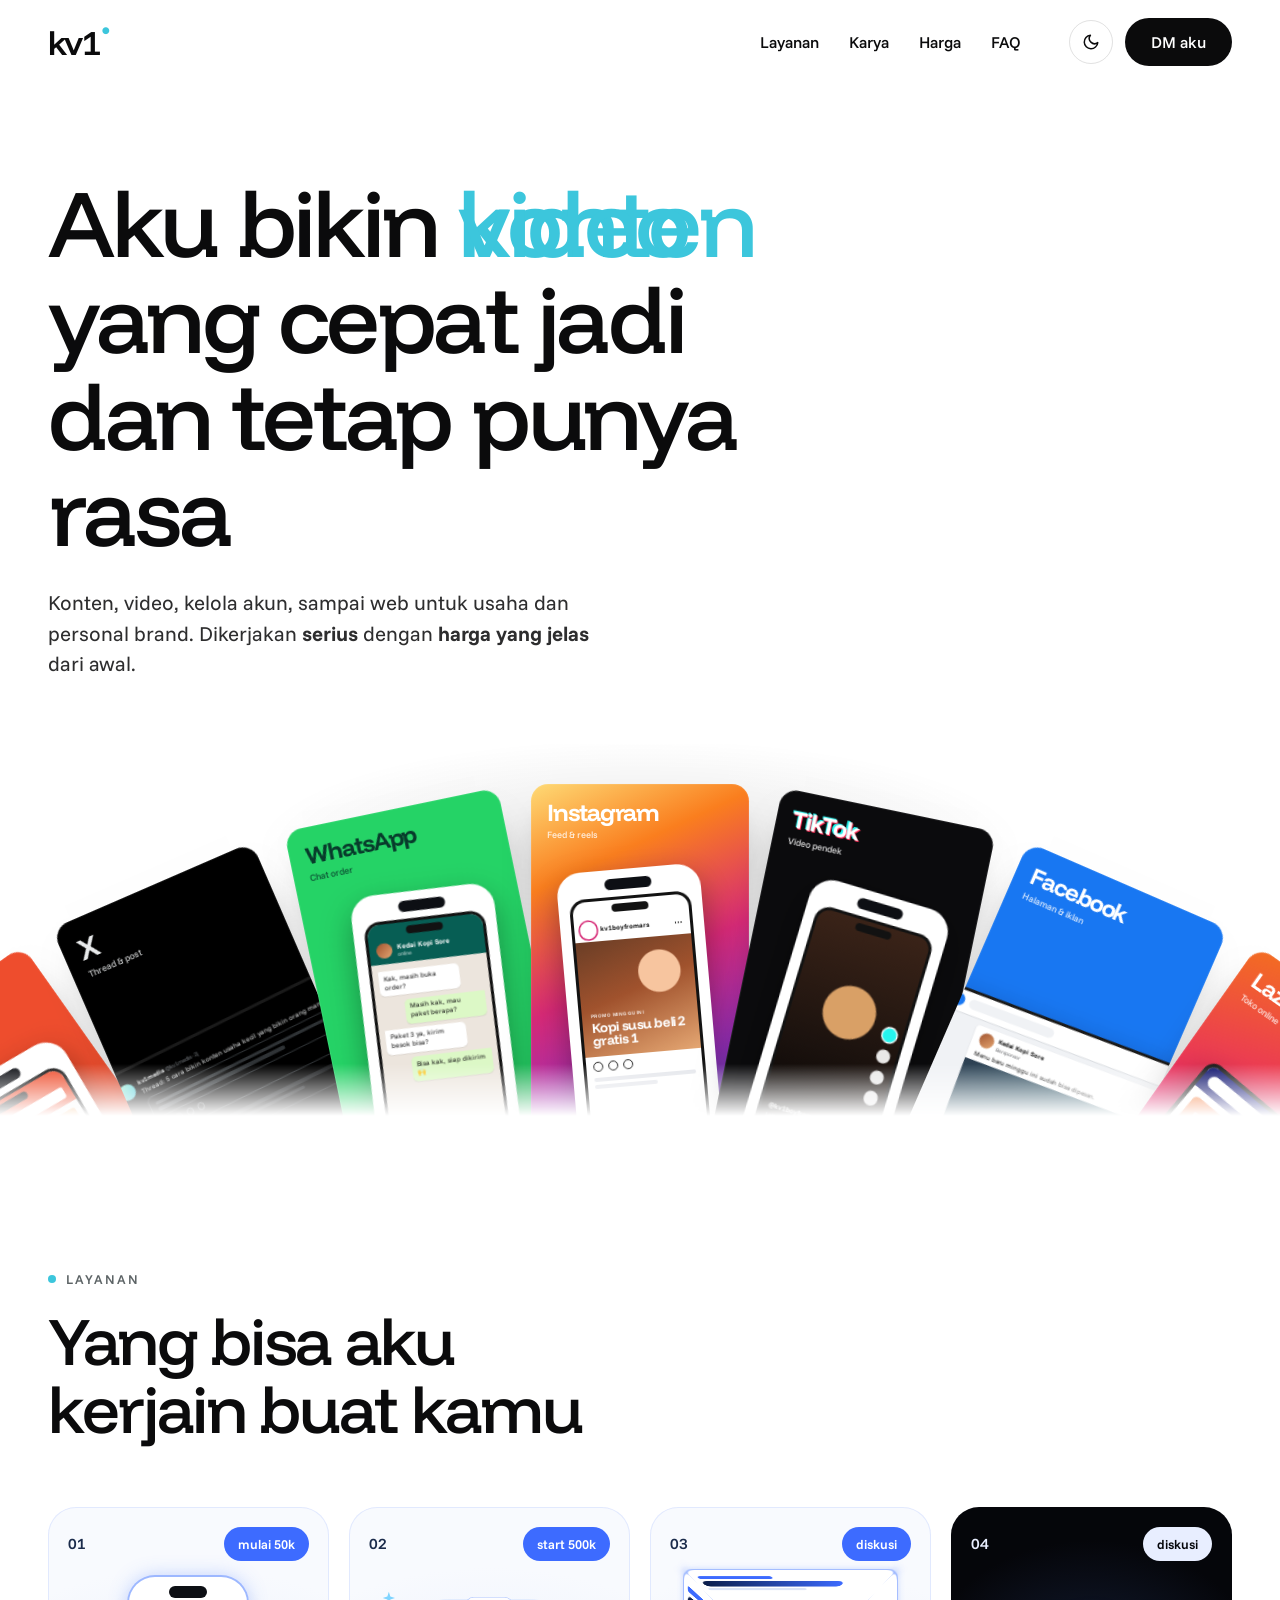
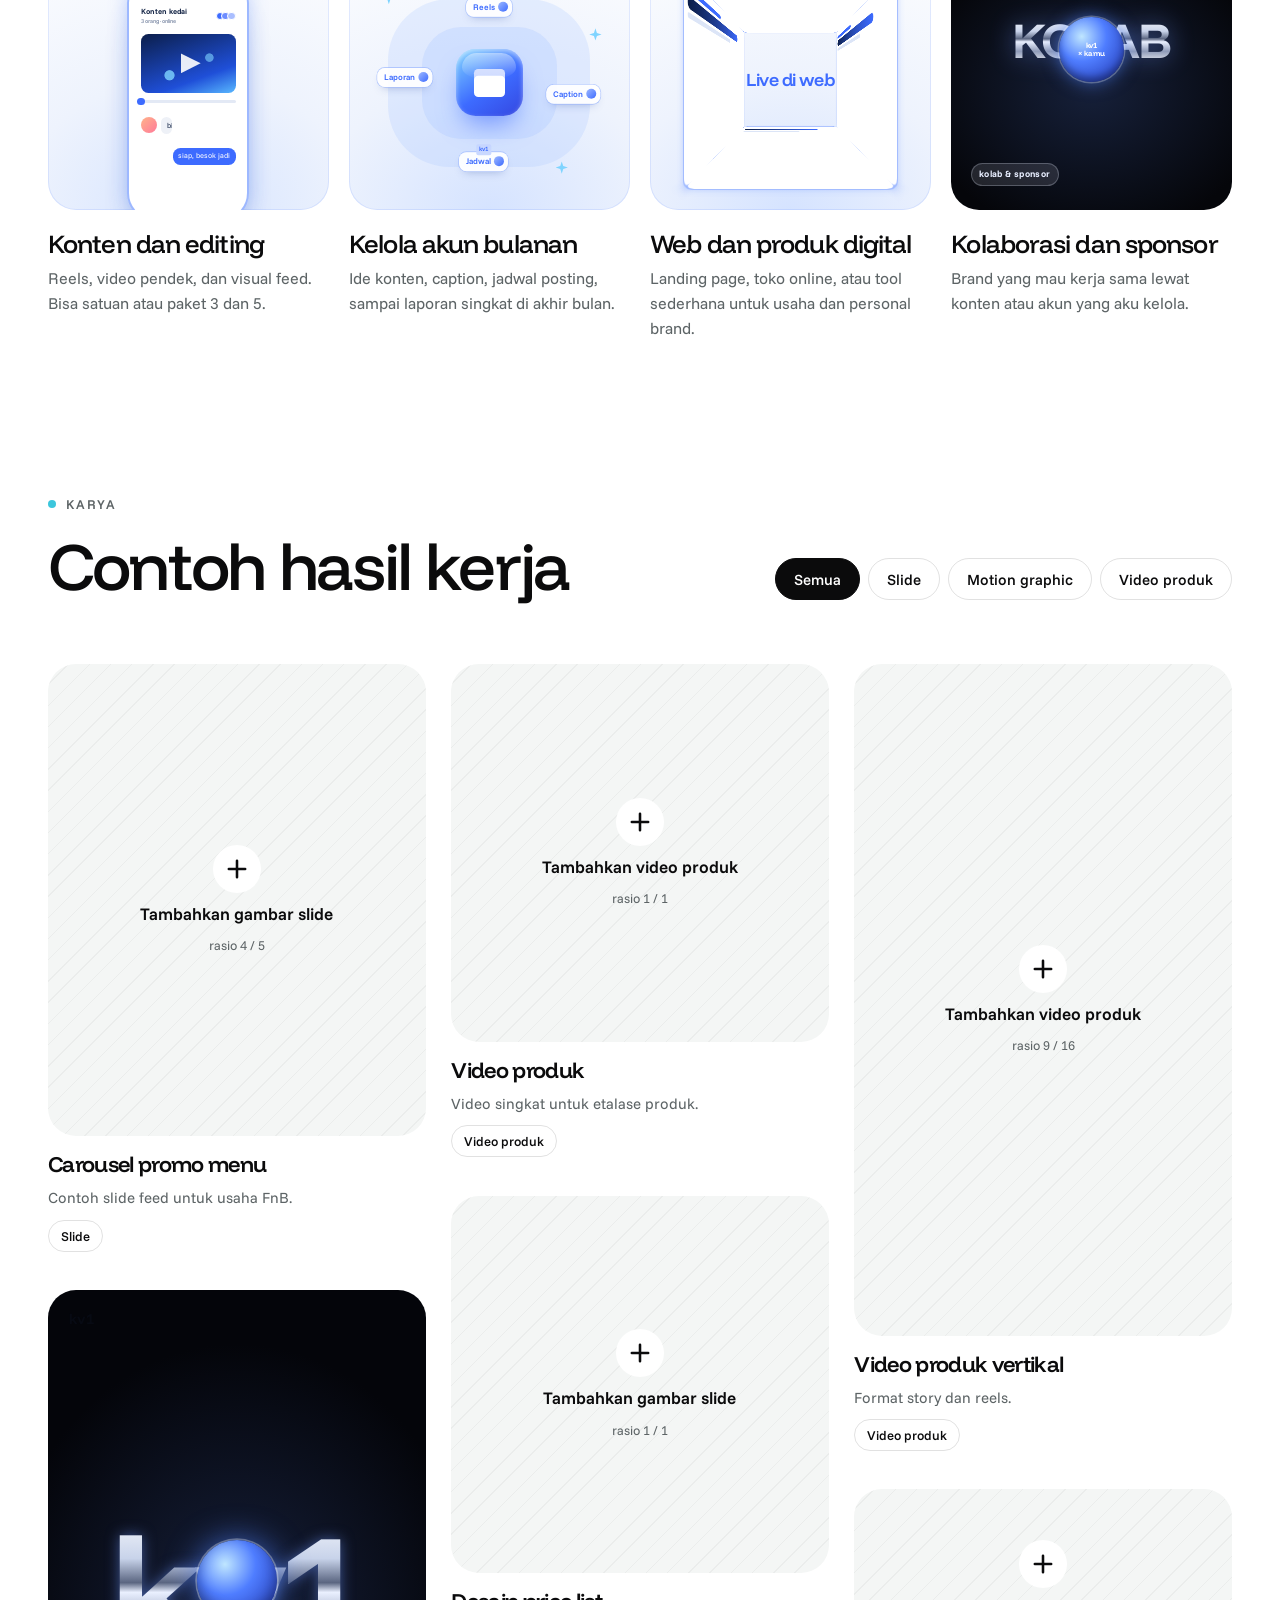
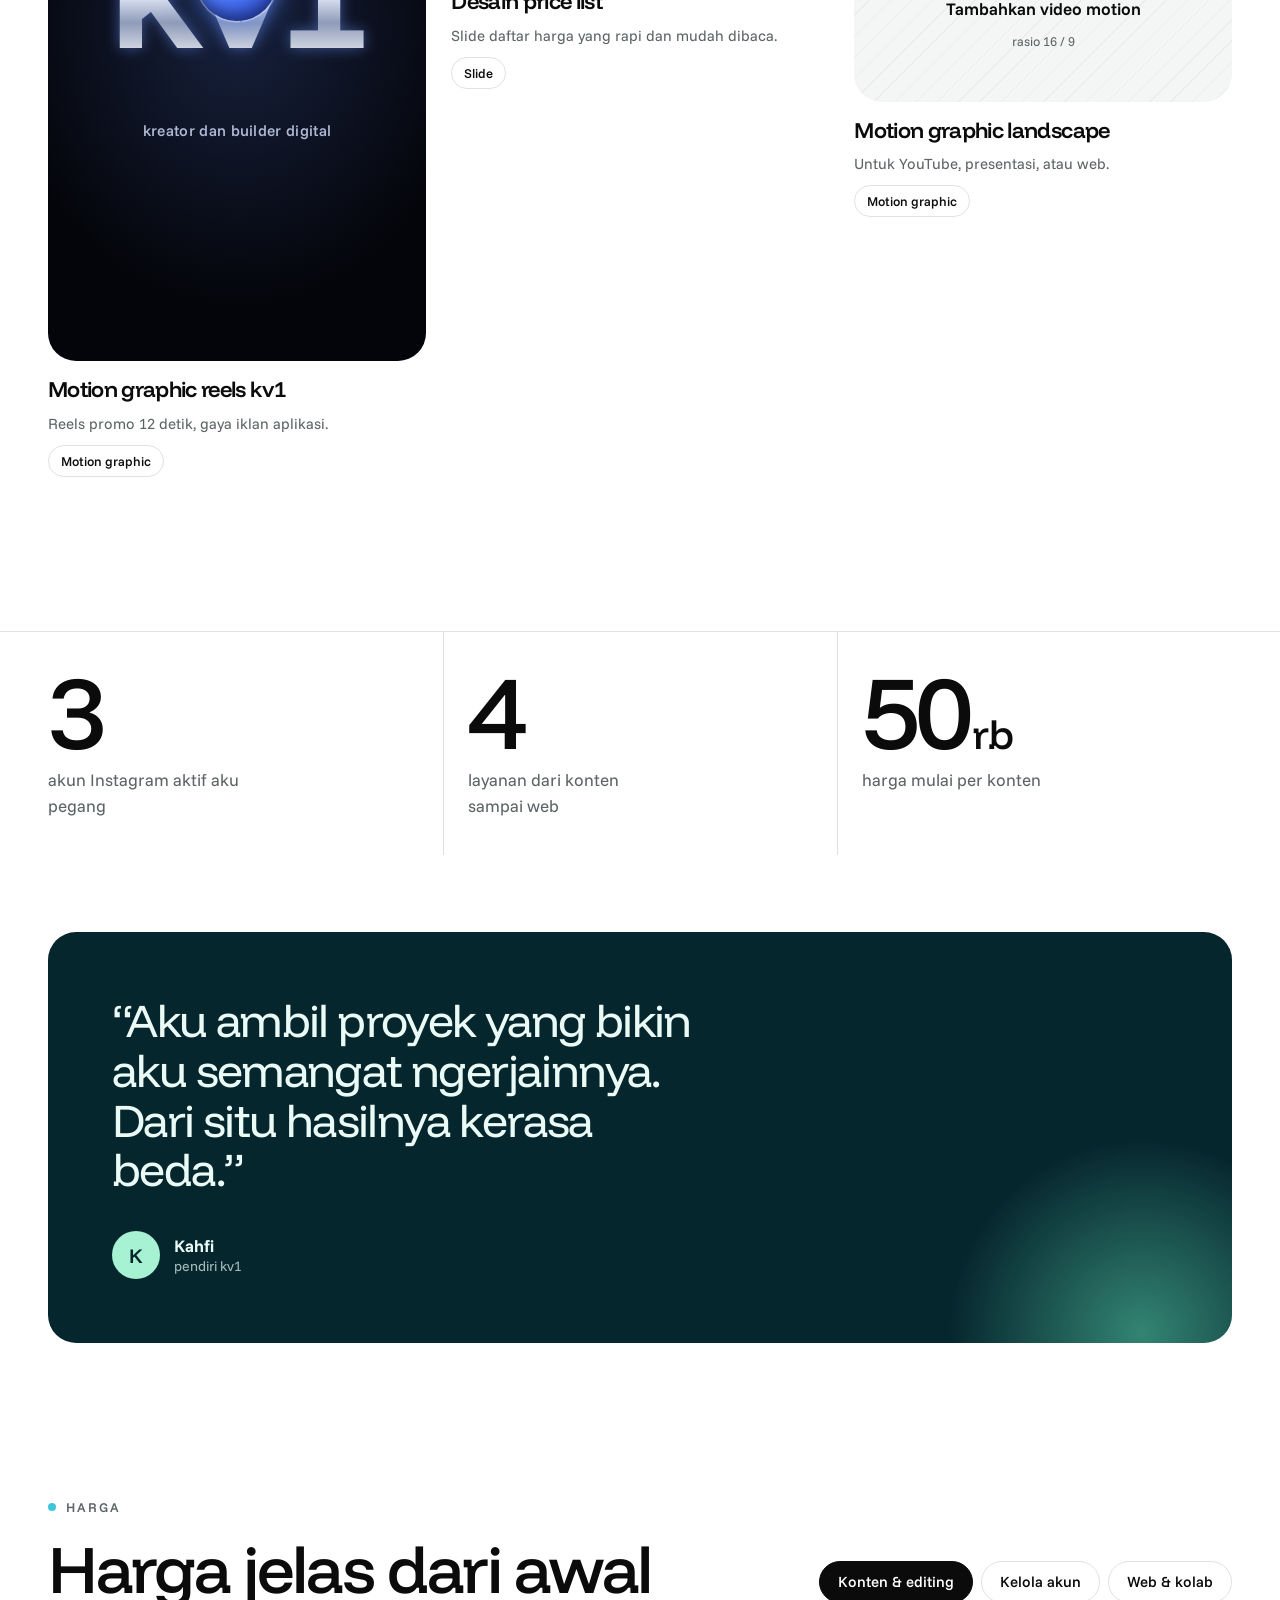
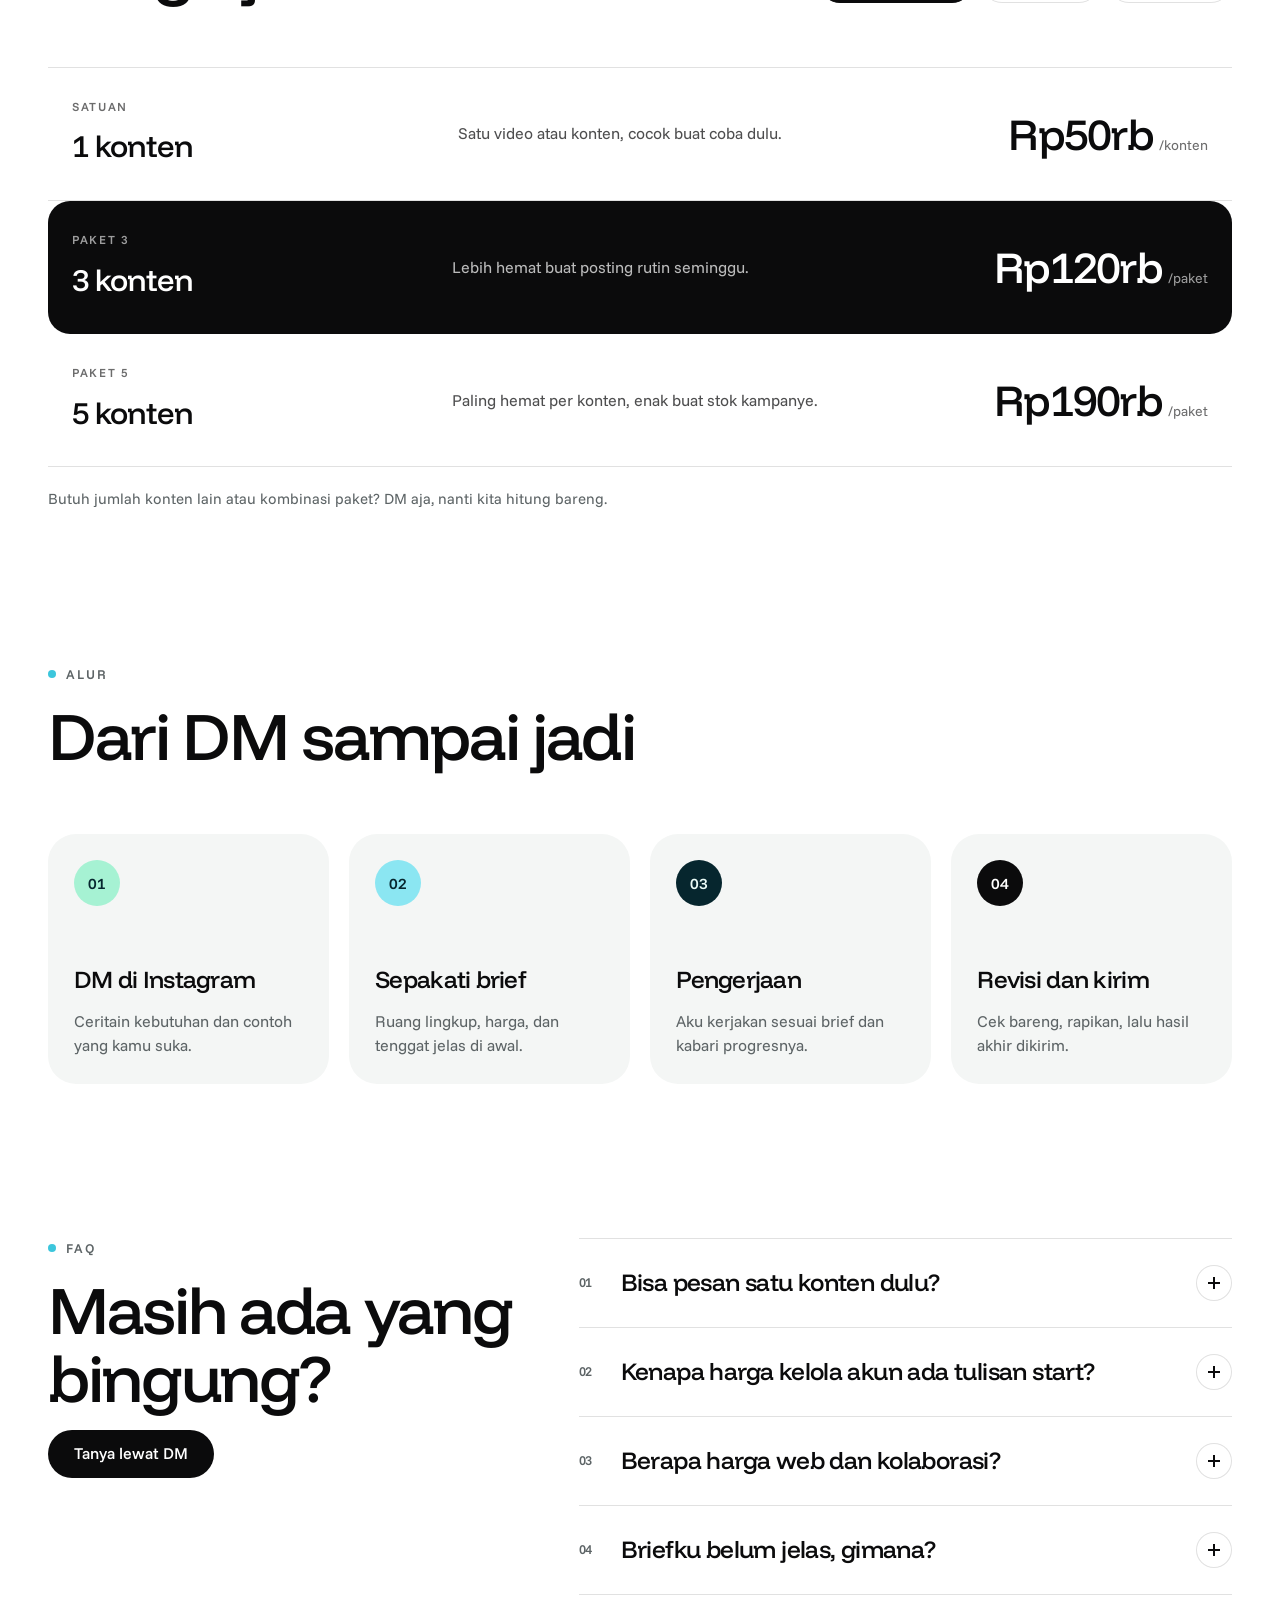
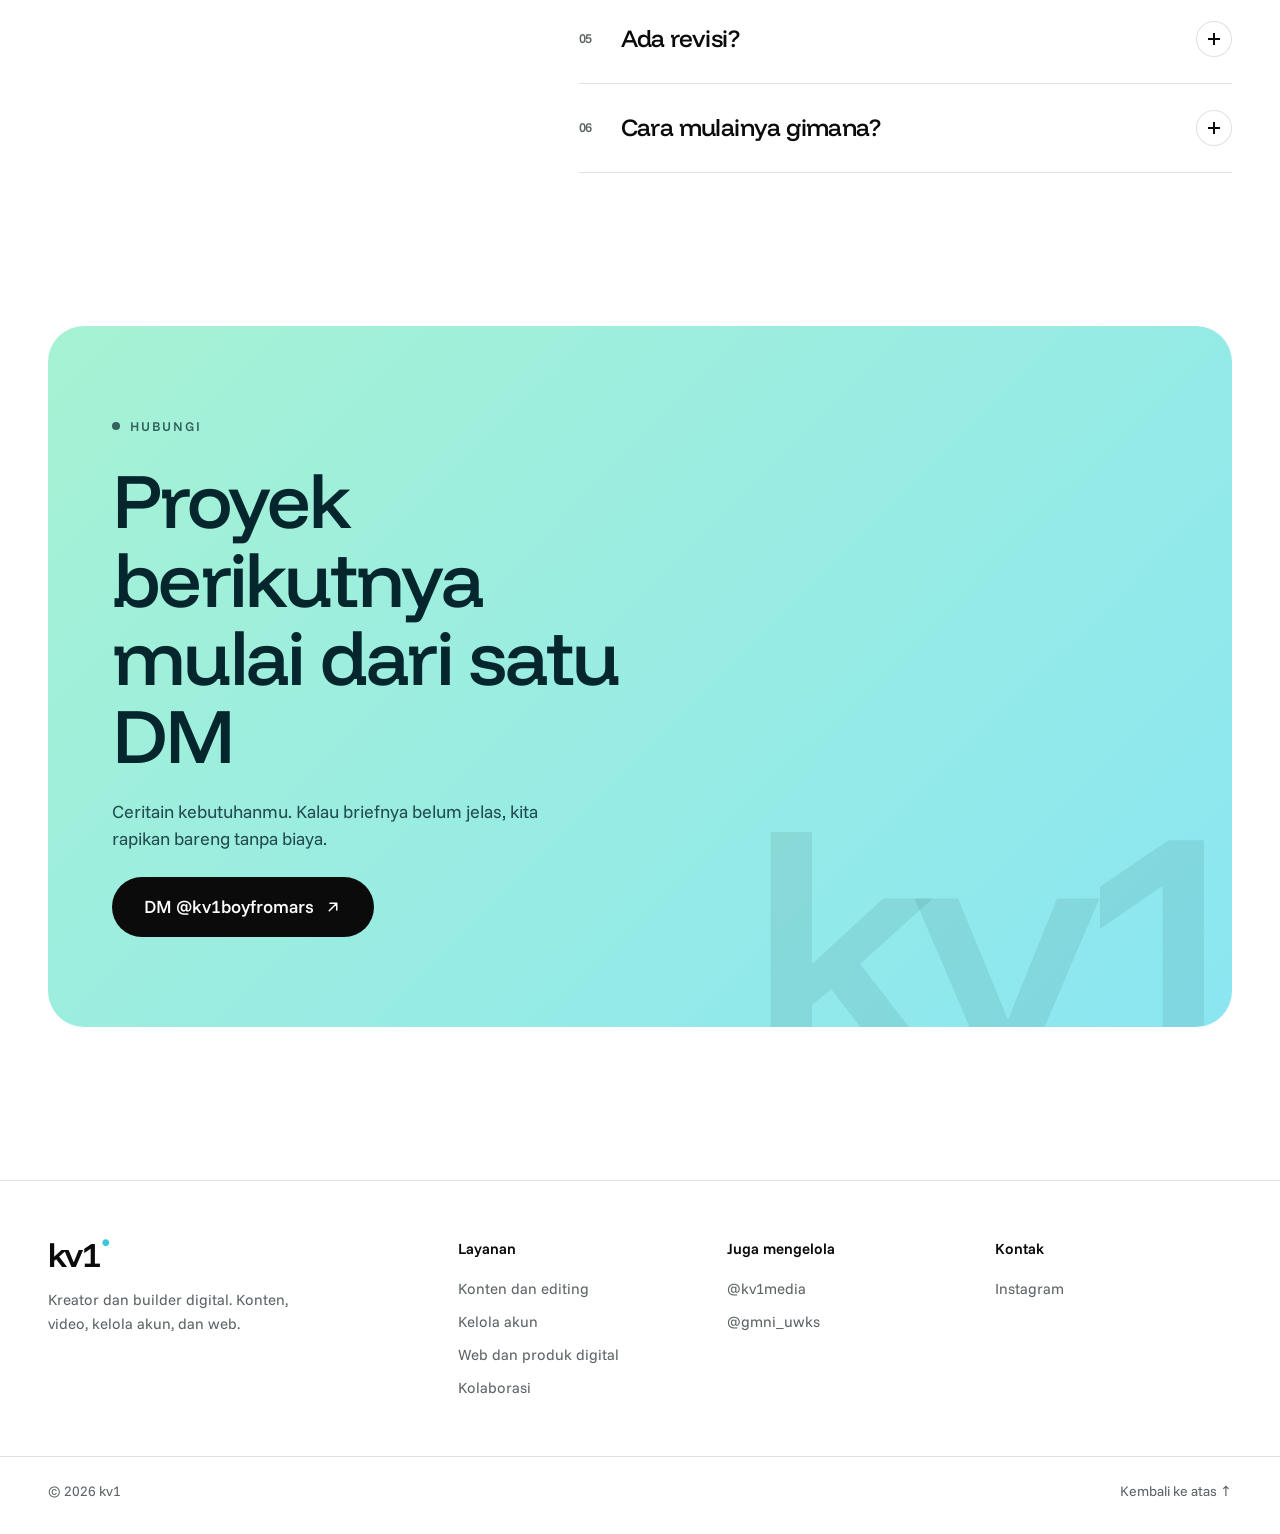
==== commit 1df06b14: "Kartu layanan bergaya iklan aplikasi Co-Authored-By: Claude Opus 5.5 <noreply@anthropic.com> Claude-" ====
--- a/index.html
+++ b/index.html
@@ -68,49 +68,62 @@
     </div>
     <div class="svcs">
       <article class="svc rv">
-        <div class="svc-v mg mg-edit" aria-hidden="true">
+        <div class="svc-v mg mg-light" aria-hidden="true">
           <div class="svc-top"><span>01</span><div class="svc-chip">mulai 50k</div></div>
           <div class="mg-stage">
-            <div class="cuts"><b>POTONG</b><b>ZOOM</b><b>TEKS</b><b>JADI.</b></div>
-            <div class="rec"><i></i>REC</div>
-            <div class="tl"><i></i><i></i><i></i><i></i><em></em></div>
+            <div class="p3d"><div class="phone">
+              <div class="ph-h"><div>Konten kedai<small>3 orang · online</small></div><i><b></b><b></b><b></b></i></div>
+              <div class="vid"></div>
+              <div class="bar"><b></b></div>
+              <div class="msg"><i></i><span>bikinin reels promo ya</span></div>
+              <div class="msg me"><span>siap, besok jadi</span></div>
+            </div></div>
           </div>
         </div>
         <h3>Konten dan editing</h3>
         <p>Reels, video pendek, dan visual feed. Bisa satuan atau paket 3 dan 5.</p>
       </article>
       <article class="svc rv">
-        <div class="svc-v mg mg-plan" aria-hidden="true">
+        <div class="svc-v mg mg-light" aria-hidden="true">
           <div class="svc-top"><span>02</span><div class="svc-chip">start 500k</div></div>
           <div class="mg-stage">
-            <div class="feed"><i style="--n:0"></i><i style="--n:1"></i><i style="--n:2"></i><i style="--n:3"></i><i style="--n:4"></i><i style="--n:5"></i><i style="--n:6"></i><i style="--n:7"></i><i style="--n:8"></i></div>
-            <svg class="grow" viewBox="0 0 100 80"><path pathLength="100" d="M4 70 L26 58 L44 62 L64 36 L82 30 L96 8"/><circle cx="96" cy="8" r="5"/></svg>
-            <div class="mg-tag">jadwal rutin tiap bulan</div>
+            <div class="orbit">
+              <div class="halo"></div><div class="halo in"></div>
+              <div class="ring">
+                <div class="pl"><span>Reels<i></i></span></div>
+                <div class="pl"><span>Caption<i></i></span></div>
+                <div class="pl"><span><em>kv1</em>Jadwal<i></i></span></div>
+                <div class="pl"><span>Laporan<i></i></span></div>
+              </div>
+              <div class="appi"></div>
+            </div>
+            <i class="spark" style="left:12%;top:28%"></i><i class="spark" style="right:10%;top:40%;animation-delay:-1s"></i><i class="spark" style="right:22%;bottom:12%;animation-delay:-2s"></i>
           </div>
         </div>
         <h3>Kelola akun bulanan</h3>
         <p>Ide konten, caption, jadwal posting, sampai laporan singkat di akhir bulan.</p>
       </article>
       <article class="svc rv">
-        <div class="svc-v mg mg-web" aria-hidden="true">
+        <div class="svc-v mg mg-light" aria-hidden="true">
           <div class="svc-top"><span>03</span><div class="svc-chip">diskusi</div></div>
           <div class="mg-stage">
-            <div class="win">
-              <div class="win-bar"><i></i><i></i><i></i></div>
-              <div class="win-body"><b class="w1"></b><b class="w2"></b><b class="w3"></b><span class="w-btn">Pesan</span></div>
-              <span class="live">LIVE</span>
-              <svg class="cur" viewBox="0 0 24 24"><path d="M4 2l16 9-7 2-3 7z" fill="#F4EEDF" stroke="#121212" stroke-width="1.5" stroke-linejoin="round"/></svg>
-            </div>
+            <div class="tun"><div class="box">
+              <div class="wall t"><i></i><i></i><i></i></div>
+              <div class="wall b"><i></i><i></i><i></i></div>
+              <div class="wall l"><i></i><i></i><i></i></div>
+              <div class="wall r"><i></i><i></i><i></i></div>
+            </div><div class="tun-t">Live di web</div></div>
           </div>
         </div>
         <h3>Web dan produk digital</h3>
         <p>Landing page, toko online, atau tool sederhana untuk usaha dan personal brand.</p>
       </article>
       <article class="svc rv">
-        <div class="svc-v mg mg-kolab" aria-hidden="true">
+        <div class="svc-v mg mg-dark" aria-hidden="true">
           <div class="svc-top"><span>04</span><div class="svc-chip">diskusi</div></div>
           <div class="mg-stage">
-            <div class="orbs"><div class="orb a">kv1</div><div class="orb b">kamu</div><div class="xx">×</div></div>
+            <div class="chrome">KOLAB</div>
+            <div class="coin">kv1<br>× kamu</div>
             <div class="mg-tag">kolab &amp; sponsor</div>
           </div>
         </div>
--- a/styles.css
+++ b/styles.css
@@ -207,61 +207,92 @@
 .svcs{display:grid;grid-template-columns:repeat(4,1fr);gap:clamp(14px,1.6vw,22px)}
 .svc h3{font-size:clamp(22px,2vw,28px);margin-top:20px}
 .svc p{margin-top:10px;color:var(--muted);font-size:16px}
-.svc-v{position:relative;aspect-ratio:1/1.08;border-radius:var(--r);background:var(--c);color:#fff;overflow:hidden;display:flex;flex-direction:column;container-type:inline-size;transition:transform .4s cubic-bezier(.2,.8,.2,1)}
-.svc-v::before{content:"";position:absolute;inset:auto -20% -30% -20%;height:70%;background:radial-gradient(50% 50% at 50% 50%,rgba(255,255,255,.35),transparent 70%);pointer-events:none}
-.svc-top{position:relative;z-index:2;display:flex;align-items:center;justify-content:space-between;padding:20px 20px 0}
-.svc-top span{font-family:var(--display);font-weight:600;font-size:15px;letter-spacing:.02em;opacity:.85}
-.svc-chip{font-size:13px;font-weight:600;padding:7px 14px;border-radius:999px;background:rgba(255,255,255,.9);color:#0B0B0C}
-.svc-v .dev{font-size:4.6cqi;transition:transform .5s cubic-bezier(.2,.8,.2,1)}
-.svc-v .dev.phone{width:46%;margin-bottom:-26%}
-.svc-v .dev.tablet{width:64%;margin-bottom:-16%}
-.svc-v .dev.laptop{width:90%;margin-left:auto;margin-bottom:-10%}
-.svc:hover .svc-v{transform:translateY(-6px)}
-.svc:hover .svc-v .dev.tilt-l{transform:rotate(-2deg) translateY(-4%)}
-.svc:hover .svc-v .dev.tilt-r{transform:rotate(2deg) translateY(-4%)}
-.sv-edit{--c:linear-gradient(150deg,#FF8A4C 0%,#FF4F6D 100%)}
-.sv-plan{--c:linear-gradient(150deg,#2F7BFF 0%,#22C8E6 100%)}
-.sv-web{--c:radial-gradient(90% 70% at 80% 10%,#1F5C52 0%,#0B0B0C 60%)}
-.sv-kolab{--c:linear-gradient(150deg,#C6F432 0%,#2FD99A 100%);color:#0B2B20}
-
-/* editing video */
-.scr-edit{background:#121214!important;color:#fff!important;padding-top:2.4em}
-.ed-prev{margin:.6em;aspect-ratio:4/5;border-radius:.6em;display:flex;align-items:center;justify-content:center;background:radial-gradient(circle at 60% 35%,#FFD3A8 0 16%,transparent 17%),linear-gradient(160deg,#FF8A4C,#7A2EFF00 60%),linear-gradient(160deg,#5B2A1C,#C2603A)}
-.ed-prev i{width:2.6em;height:2.6em;border-radius:50%;background:rgba(255,255,255,.9);clip-path:polygon(36% 26%,36% 74%,76% 50%)}
-.ed-time{display:flex;justify-content:space-between;padding:0 .8em;font-size:.8em;opacity:.6}
-.ed-tr{display:flex;gap:.25em;padding:.25em .6em}
-.ed-tr b{height:1.3em;border-radius:.25em}
-.ed-head{position:absolute;left:52%;top:72%;bottom:8%;width:.15em;background:#fff}
-/* kalender konten */
-.scr-plan{background:#fff!important;padding:1em}
-.pl-head{display:flex;justify-content:space-between;align-items:center;font-weight:700;font-size:1.1em}
-.pl-head small{font-weight:600;color:#2F7BFF;font-size:.75em}
-.pl-grid{display:grid;grid-template-columns:repeat(7,1fr);gap:.3em;margin-top:.7em}
-.pl-grid i{aspect-ratio:1;border-radius:.3em;background:#F1F4F9;position:relative}
-.pl-grid i.on::after{content:"";position:absolute;inset:25%;border-radius:50%;background:var(--d)}
-.pl-chart{display:flex;align-items:flex-end;gap:.4em;height:5em;margin-top:.9em;padding:.6em;border-radius:.6em;background:#F1F4F9}
-.pl-chart b{flex:1;border-radius:.25em .25em 0 0;background:linear-gradient(#22C8E6,#2F7BFF)}
-/* landing page */
-.scr-web{background:#F7F7F5!important}
-.wb-nav{display:flex;align-items:center;gap:.6em;padding:.8em 1.2em}
-.wb-nav b{font-family:var(--display);font-size:1.2em;letter-spacing:-.04em}
-.wb-nav i{margin-left:auto;width:5em;height:1.6em;border-radius:1em;background:#0B0B0C}
-.wb-hero{display:grid;grid-template-columns:1.2fr 1fr;gap:1em;padding:1em 1.2em}
-.wb-hero h4{margin:0;font-family:var(--display);font-size:2em;line-height:1;letter-spacing:-.04em;font-weight:600}
-.wb-hero em{display:inline-block;margin-top:.8em;padding:.4em 1em;border-radius:1em;background:#5FE3B8;font-style:normal;font-weight:700;font-size:.85em}
-.wb-img{border-radius:.8em;background:radial-gradient(circle at 50% 40%,#FFD3A8 0 20%,transparent 21%),linear-gradient(150deg,#5FE3B8,#2F7BFF)}
-/* kolaborasi */
-.scr-kolab{padding-top:2.4em}
-.kb-top{display:flex;align-items:center;gap:.5em;padding:.5em .9em}
-.kb-av{display:flex}
-.kb-av i{width:1.9em;height:1.9em;border-radius:50%;border:.15em solid #fff;background:linear-gradient(135deg,#5FE3B8,#2F7BFF)}
-.kb-av i+i{margin-left:-.7em;background:linear-gradient(135deg,#FF8A4C,#FF4F6D)}
-.kb-top div{display:flex;flex-direction:column;line-height:1.15}
-.kb-top b{font-size:.85em}
-.kb-top small{font-size:.7em;color:#666}
-.kb-img{aspect-ratio:1;display:flex;flex-direction:column;justify-content:flex-end;padding:1em;color:#fff;background:radial-gradient(circle at 55% 40%,#FFF3C4 0 18%,transparent 19%),linear-gradient(160deg,#2FD99A,#0E7C66)}
-.kb-img small{font-size:.7em;font-weight:700;letter-spacing:.1em;opacity:.85}
-.kb-img b{font-family:var(--display);font-size:1.6em;line-height:1.05}
+.svc-v{position:relative;aspect-ratio:1/1.08;border-radius:var(--r);background:var(--c);color:var(--fg);overflow:hidden;container-type:inline-size;transition:transform .4s cubic-bezier(.2,.8,.2,1)}
+.svc-top{position:relative;z-index:3;display:flex;align-items:center;justify-content:space-between;padding:20px 20px 0}
+.svc-top span{font-family:var(--display);font-weight:600;font-size:15px;letter-spacing:.02em}
+.svc-chip{font-size:13px;font-weight:600;padding:7px 14px;border-radius:999px;background:var(--fg);color:var(--c)}
+.svc:hover .svc-v{transform:translateY(-6px) rotate(-.6deg)}
+
+/* motion graphic kartu layanan: gaya iklan aplikasi, terang, biru menyala */
+.mg{--e:cubic-bezier(.65,0,.35,1);--blue:#3D6BFF;--sky:#7FD4FF;--rim:#9DB8FF;--glow:rgba(70,120,255,.35)}
+.mg-light{--c:radial-gradient(110% 80% at 50% 100%,#D5E3FF 0%,#EEF3FD 55%,#F8FAFE 100%);--fg:#1B2B4B;--chip:#3D6BFF;--chip-ink:#fff;box-shadow:inset 0 0 0 1px rgba(61,107,255,.12)}
+.mg-dark{--c:radial-gradient(90% 70% at 50% 60%,#16203A 0%,#05060A 70%);--fg:#E8EEFF;--chip:#E8EEFF;--chip-ink:#05060A}
+.mg .svc-chip{background:var(--chip);color:var(--chip-ink)}
+.mg-stage{position:absolute;inset:0;font-size:4.4cqi}
+.mg *,.mg *::before,.mg *::after{animation-play-state:paused}
+.mg.is-on *,.mg.is-on *::before,.mg.is-on *::after{animation-play-state:running}
+.spark{position:absolute;width:1em;height:1em;background:var(--sky);clip-path:polygon(50% 0,62% 38%,100% 50%,62% 62%,50% 100%,38% 62%,0 50%,38% 38%);animation:twinkle 3s var(--e) infinite}
+@keyframes twinkle{0%,100%{transform:scale(.4) rotate(0);opacity:.35}50%{transform:scale(1) rotate(45deg);opacity:1}}
+
+/* 01 HP melayang + video + chat mengetik */
+.p3d{position:absolute;left:50%;top:23%;width:42%;margin-left:-21%;perspective:40em}
+.phone{position:relative;aspect-ratio:9/18.5;border-radius:2.1em;background:#fff;border:.3em solid #fff;box-shadow:0 0 0 .16em var(--rim),0 0 1.6em var(--glow),0 2em 3em -1.4em rgba(30,60,140,.45);padding:2.1em .7em 0;transform-style:preserve-3d;animation:rock 6s var(--e) infinite;overflow:hidden}
+@keyframes rock{0%,100%{transform:rotateY(-16deg) rotateX(8deg) translateY(0)}50%{transform:rotateY(14deg) rotateX(4deg) translateY(-4%)}}
+.phone::before{content:"";position:absolute;top:.5em;left:50%;width:34%;height:.95em;margin-left:-17%;border-radius:1em;background:#0D0F14}
+.ph-h{display:flex;align-items:center;justify-content:space-between;font-size:.62em;font-weight:700;color:#1B2B4B}
+.ph-h small{display:block;font-weight:500;font-size:.75em;color:#7C8AA5}
+.ph-h i{display:flex}
+.ph-h i b{width:1.1em;height:1.1em;border-radius:50%;border:.12em solid #fff;margin-left:-.35em;background:var(--blue)}
+.ph-h i b:nth-child(2){background:#6E8DFF}.ph-h i b:nth-child(3){background:#A9BEFF}
+.vid{position:relative;margin-top:.6em;aspect-ratio:16/10;border-radius:.6em;overflow:hidden;background:radial-gradient(circle at 30% 70%,rgba(127,212,255,.8) 0 6%,transparent 7%),radial-gradient(circle at 72% 40%,rgba(127,212,255,.6) 0 5%,transparent 6%),linear-gradient(160deg,#0B1E4A,#1F4FD8 70%,#59B8FF)}
+.vid::after{content:"";position:absolute;left:50%;top:50%;width:1.6em;height:1.6em;margin:-.8em 0 0 -.6em;background:rgba(255,255,255,.9);clip-path:polygon(0 0,100% 50%,0 100%)}
+.bar{position:relative;height:.22em;margin-top:.6em;border-radius:1em;background:#E3E9F5}
+.bar b{position:absolute;left:0;top:0;bottom:0;border-radius:1em;background:var(--blue);animation:prog 6s linear infinite}
+.bar b::after{content:"";position:absolute;right:-.3em;top:50%;width:.6em;height:.6em;margin-top:-.3em;border-radius:50%;background:var(--blue)}
+@keyframes prog{from{width:18%}to{width:82%}}
+.msg{display:flex;align-items:center;gap:.35em;margin-top:1.1em}
+.msg i{flex:none;width:1.3em;height:1.3em;border-radius:50%;background:linear-gradient(135deg,#FFB38A,#FF7A9A)}
+.msg span{display:inline-block;max-width:0;overflow:hidden;white-space:nowrap;padding:.4em .7em;border-radius:1em;background:#EEF1F7;color:#1B2B4B;font-size:.6em;animation:type 6s steps(16,end) infinite}
+@keyframes type{0%,15%{max-width:2.4em}55%,92%{max-width:12em}100%{max-width:2.4em}}
+.msg.me{justify-content:flex-end}
+.msg.me span{background:var(--blue);color:#fff;animation:reply 6s var(--e) infinite}
+@keyframes reply{0%,60%{transform:scale(0);opacity:0}68%,92%{transform:scale(1);opacity:1}100%{transform:scale(0);opacity:0}}
+.msg.me span{max-width:none;transform-origin:right center}
+
+/* 02 ikon mengilap + nama mengorbit */
+.orbit{position:absolute;left:50%;top:58%;width:0;height:0}
+.halo{position:absolute;left:-36cqi;top:-30cqi;width:72cqi;height:60cqi;border-radius:22cqi;background:rgba(160,190,255,.22)}
+.halo.in{left:-24cqi;top:-20cqi;width:48cqi;height:40cqi;border-radius:14cqi;background:rgba(160,190,255,.25)}
+.appi{position:absolute;left:-12cqi;top:-12cqi;width:24cqi;height:24cqi;border-radius:7cqi;background:linear-gradient(145deg,#7FD4FF 0%,#3D6BFF 55%,#3446E0 100%);box-shadow:0 1.2em 2em -.6em rgba(61,107,255,.6),inset 0 .2em .4em rgba(255,255,255,.5);display:grid;place-items:center;animation:bob 4s var(--e) infinite}
+.appi::before{content:"";width:46%;height:42%;border-radius:.35em;background:#fff;box-shadow:inset 0 .55em 0 rgba(61,107,255,.25)}
+.appi::after{content:"";position:absolute;inset:6% 10% 55%;border-radius:6cqi 6cqi 50% 50%;background:linear-gradient(rgba(255,255,255,.45),transparent)}
+@keyframes bob{0%,100%{transform:translateY(0)}50%{transform:translateY(-6%)}}
+.ring{position:absolute;left:0;top:0;animation:spin 14s linear infinite}
+@keyframes spin{to{transform:rotate(360deg)}}
+.pl{position:absolute;width:0;height:0}
+.pl:nth-child(1){transform:translate(0,-27cqi)}
+.pl:nth-child(2){transform:translate(30cqi,4cqi)}
+.pl:nth-child(3){transform:translate(-2cqi,28cqi)}
+.pl:nth-child(4){transform:translate(-30cqi,-2cqi)}
+.pl span{position:absolute;transform:translate(-50%,-50%);display:flex;align-items:center;gap:.4em;white-space:nowrap;padding:.35em .45em .35em .8em;border-radius:.9em;background:rgba(255,255,255,.92);box-shadow:0 0 0 .1em rgba(157,184,255,.7),0 .6em 1.2em -.6em rgba(30,60,140,.35);font-size:.68em;font-weight:600;color:var(--blue);animation:counter 14s linear infinite}
+.pl span i{width:1.2em;height:1.2em;border-radius:50%;background:linear-gradient(135deg,#9DB8FF,#3D6BFF)}
+.pl span em{position:absolute;left:50%;top:-1.25em;transform:translateX(-50%);font-style:normal;font-size:.75em;padding:.1em .5em;border-radius:.3em;background:#C9D8FF;color:#3D6BFF}
+@keyframes counter{from{transform:translate(-50%,-50%) rotate(0)}to{transform:translate(-50%,-50%) rotate(-360deg)}}
+
+/* 03 lorong 3D berisi halaman web */
+.tun{position:absolute;inset:14% 0 0;perspective:16em;perspective-origin:50% 50%;overflow:hidden}
+.box{position:absolute;left:12%;right:12%;top:8%;bottom:8%;transform-style:preserve-3d;animation:tunnel 8s var(--e) infinite}
+@keyframes tunnel{0%,100%{transform:rotateZ(-8deg) translateZ(-2em)}50%{transform:rotateZ(8deg) translateZ(2em)}}
+.wall{position:absolute;background:#fff;border-radius:.8em;box-shadow:0 0 0 .14em var(--rim),0 0 1em var(--glow);padding:.6em;overflow:hidden}
+.wall.t{left:0;right:0;top:0;height:120%;transform-origin:top;transform:rotateX(-90deg)}
+.wall.b{left:0;right:0;bottom:0;height:120%;transform-origin:bottom;transform:rotateX(90deg)}
+.wall.l{top:0;bottom:0;left:0;width:120%;transform-origin:left;transform:rotateY(90deg)}
+.wall.r{top:0;bottom:0;right:0;width:120%;transform-origin:right;transform:rotateY(-90deg)}
+.wall i{display:block;height:.5em;border-radius:1em;background:#DCE5F7;margin:.35em 0}
+.wall i:first-child{width:40%;background:var(--blue)}
+.wall i:nth-child(2){width:80%;height:1em;background:linear-gradient(90deg,#0B1E4A,#3D6BFF)}
+.wall i:nth-child(3){width:60%}
+.tun-t{position:absolute;left:0;right:0;top:50%;transform:translateY(-50%);text-align:center;font-family:var(--display);font-weight:600;font-size:1.45em;letter-spacing:-.03em;color:var(--blue);animation:breathe 4s var(--e) infinite}
+@keyframes breathe{0%,100%{transform:translateY(-50%) scale(.96);opacity:.75}50%{transform:translateY(-50%) scale(1.04);opacity:1}}
+
+/* 04 teks chrome + koin mengilap */
+.chrome{position:absolute;left:0;right:0;top:44%;transform:translateY(-50%);text-align:center;font-family:var(--display);font-weight:700;font-size:4em;letter-spacing:-.04em;line-height:1;color:transparent;background:linear-gradient(105deg,transparent 35%,rgba(255,255,255,.95) 48%,transparent 60%) 0 0/300% 100% no-repeat,linear-gradient(180deg,#FFFFFF 0%,#C8D3EA 32%,#5B6681 47%,#EAF0FF 53%,#8F9BB8 72%,#FFFFFF 100%);-webkit-background-clip:text;background-clip:text;filter:drop-shadow(0 0 .25em rgba(110,150,255,.45));animation:sheen 4s var(--e) infinite}
+@keyframes sheen{0%{background-position:120% 0,0 0}60%,100%{background-position:-60% 0,0 0}}
+.coin{position:absolute;left:50%;top:47%;width:23%;aspect-ratio:1;margin:-11.5% 0 0 -11.5%;border-radius:50%;background:radial-gradient(circle at 35% 30%,#BFE6FF 0%,#4F7DFF 40%,#1C2FA8 100%);box-shadow:0 0 0 .2em rgba(255,255,255,.25),0 0 2.4em rgba(80,130,255,.65),inset 0 -.6em 1em rgba(0,0,0,.35);display:grid;place-items:center;color:#fff;font-family:var(--display);font-weight:700;font-size:.62em;letter-spacing:-.02em;text-align:center;line-height:1.05;animation:coin 6s var(--e) infinite}
+@keyframes coin{0%,100%{transform:translateY(0) rotateY(-18deg)}50%{transform:translateY(-8%) rotateY(18deg)}}
+.mg-dark .mg-tag{background:rgba(232,238,255,.12);color:#E8EEFF;box-shadow:inset 0 0 0 1px rgba(232,238,255,.25)}
+.mg-light .mg-tag{background:#fff;color:var(--blue);box-shadow:0 0 0 .1em rgba(157,184,255,.7)}
+.mg-tag{position:absolute;left:7%;bottom:8%;font-size:.75em;font-weight:700;letter-spacing:.04em;padding:.45em .9em;border-radius:2em}
 
 /* karya */
 .works{columns:3 300px;column-gap:clamp(16px,2vw,28px)}
@@ -406,7 +437,7 @@
 }
 @media (max-width:420px){
   .svcs{grid-template-columns:1fr}
-  .svc-v{aspect-ratio:1/.95}
+  .svc-v{aspect-ratio:1/.92}
   .foot-in{grid-template-columns:1fr}
 }
 @media (prefers-reduced-motion:reduce){
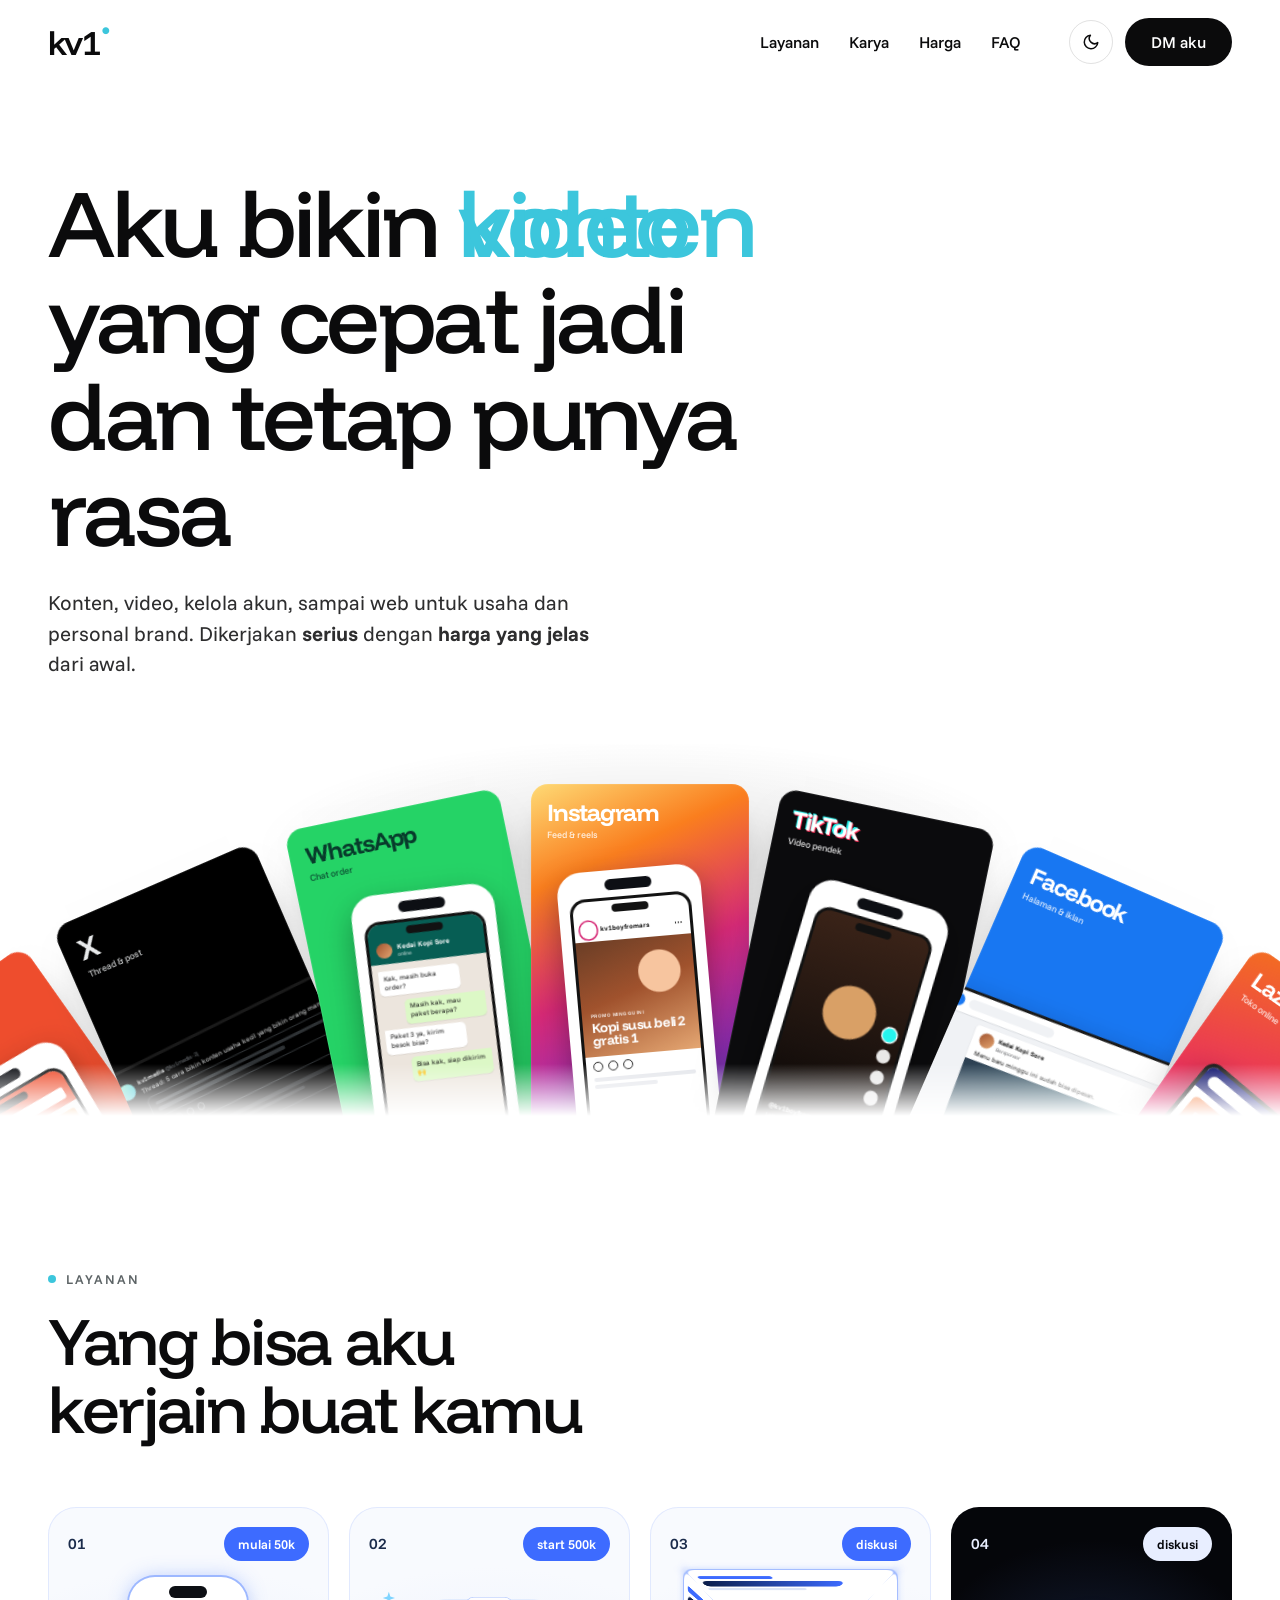
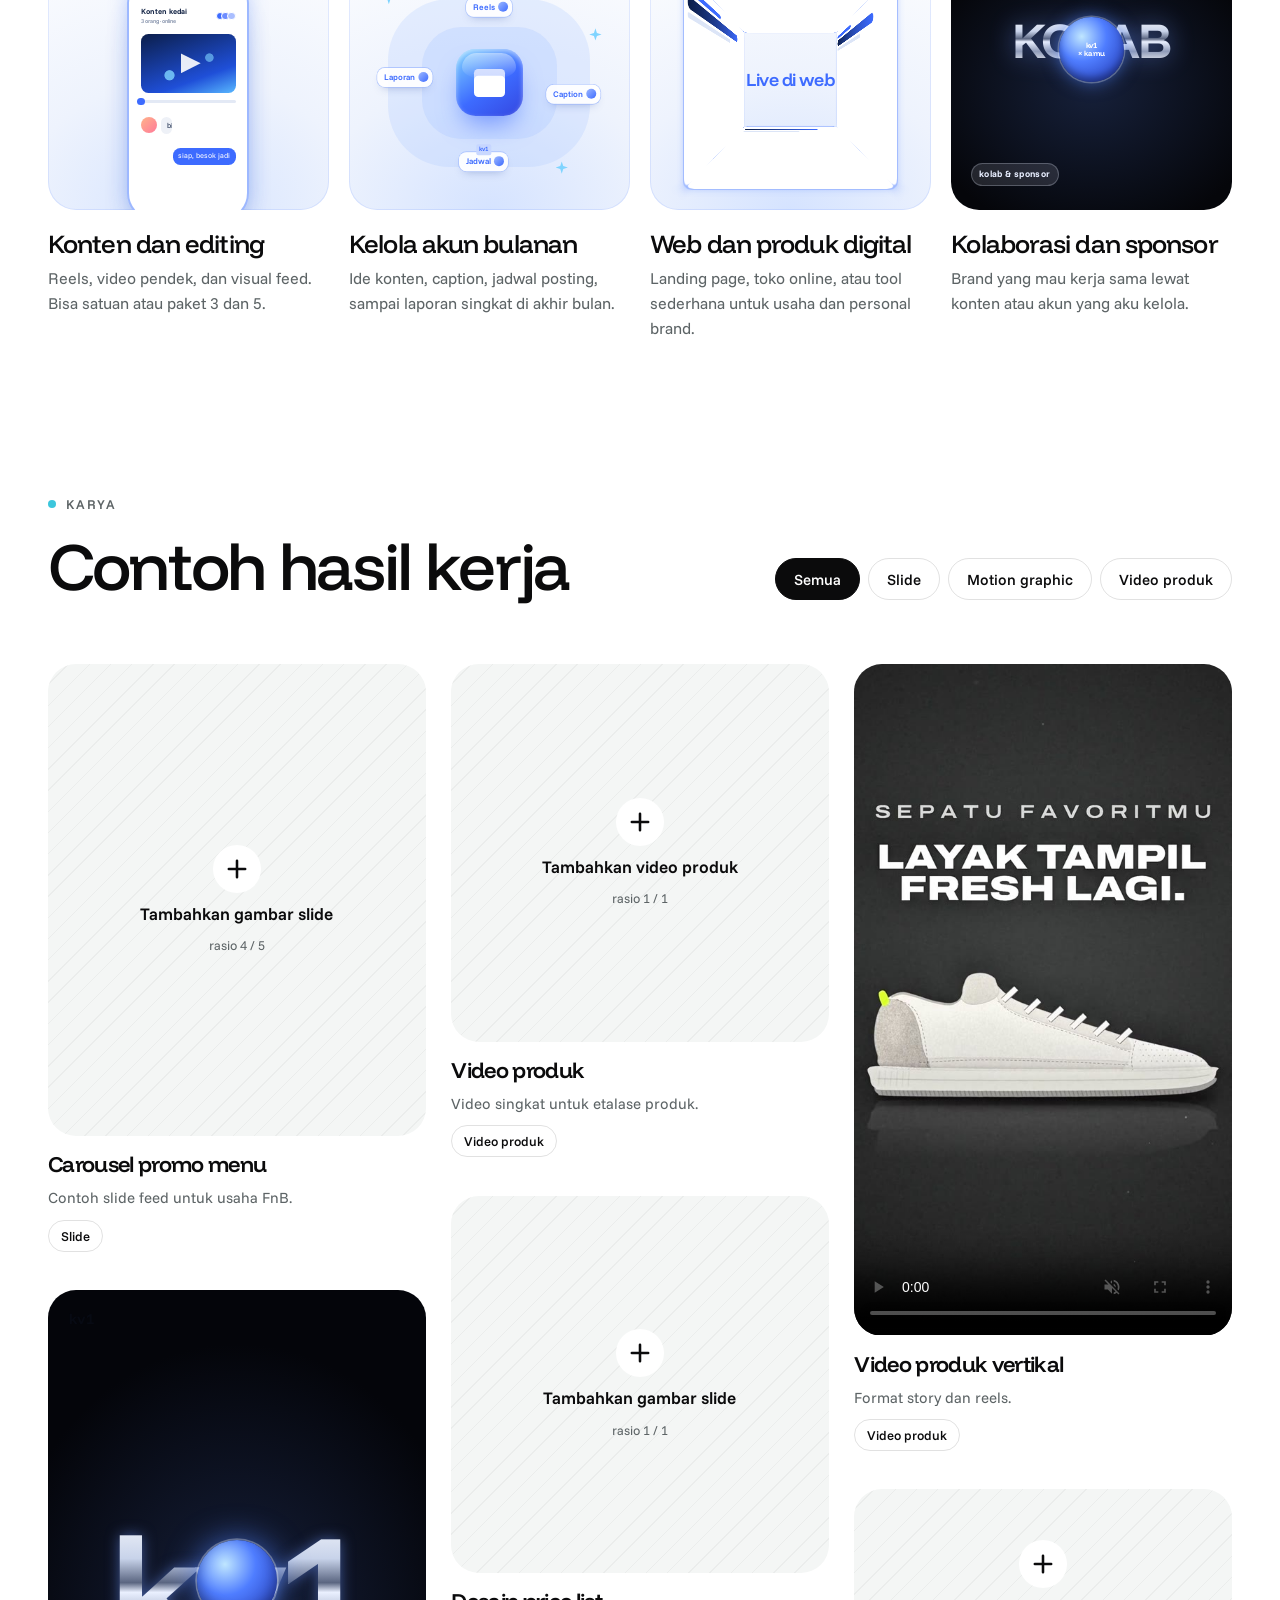
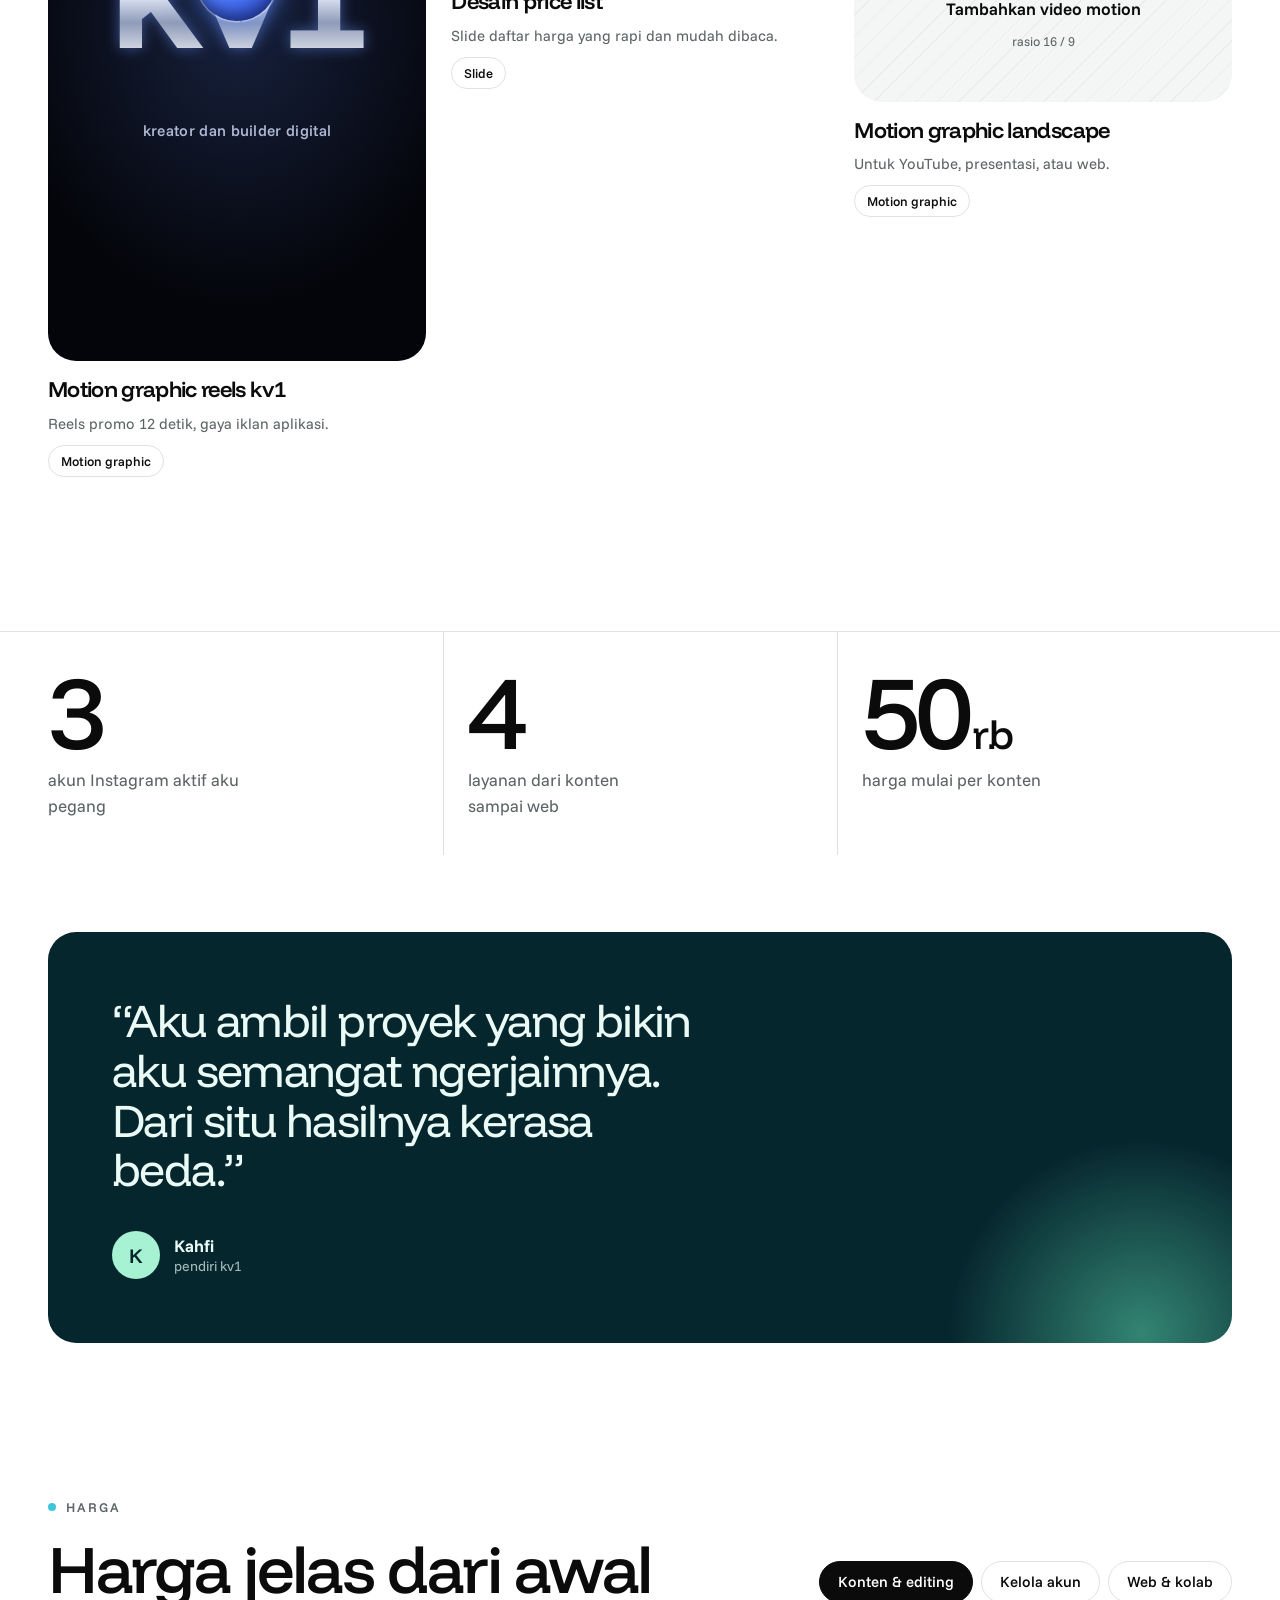
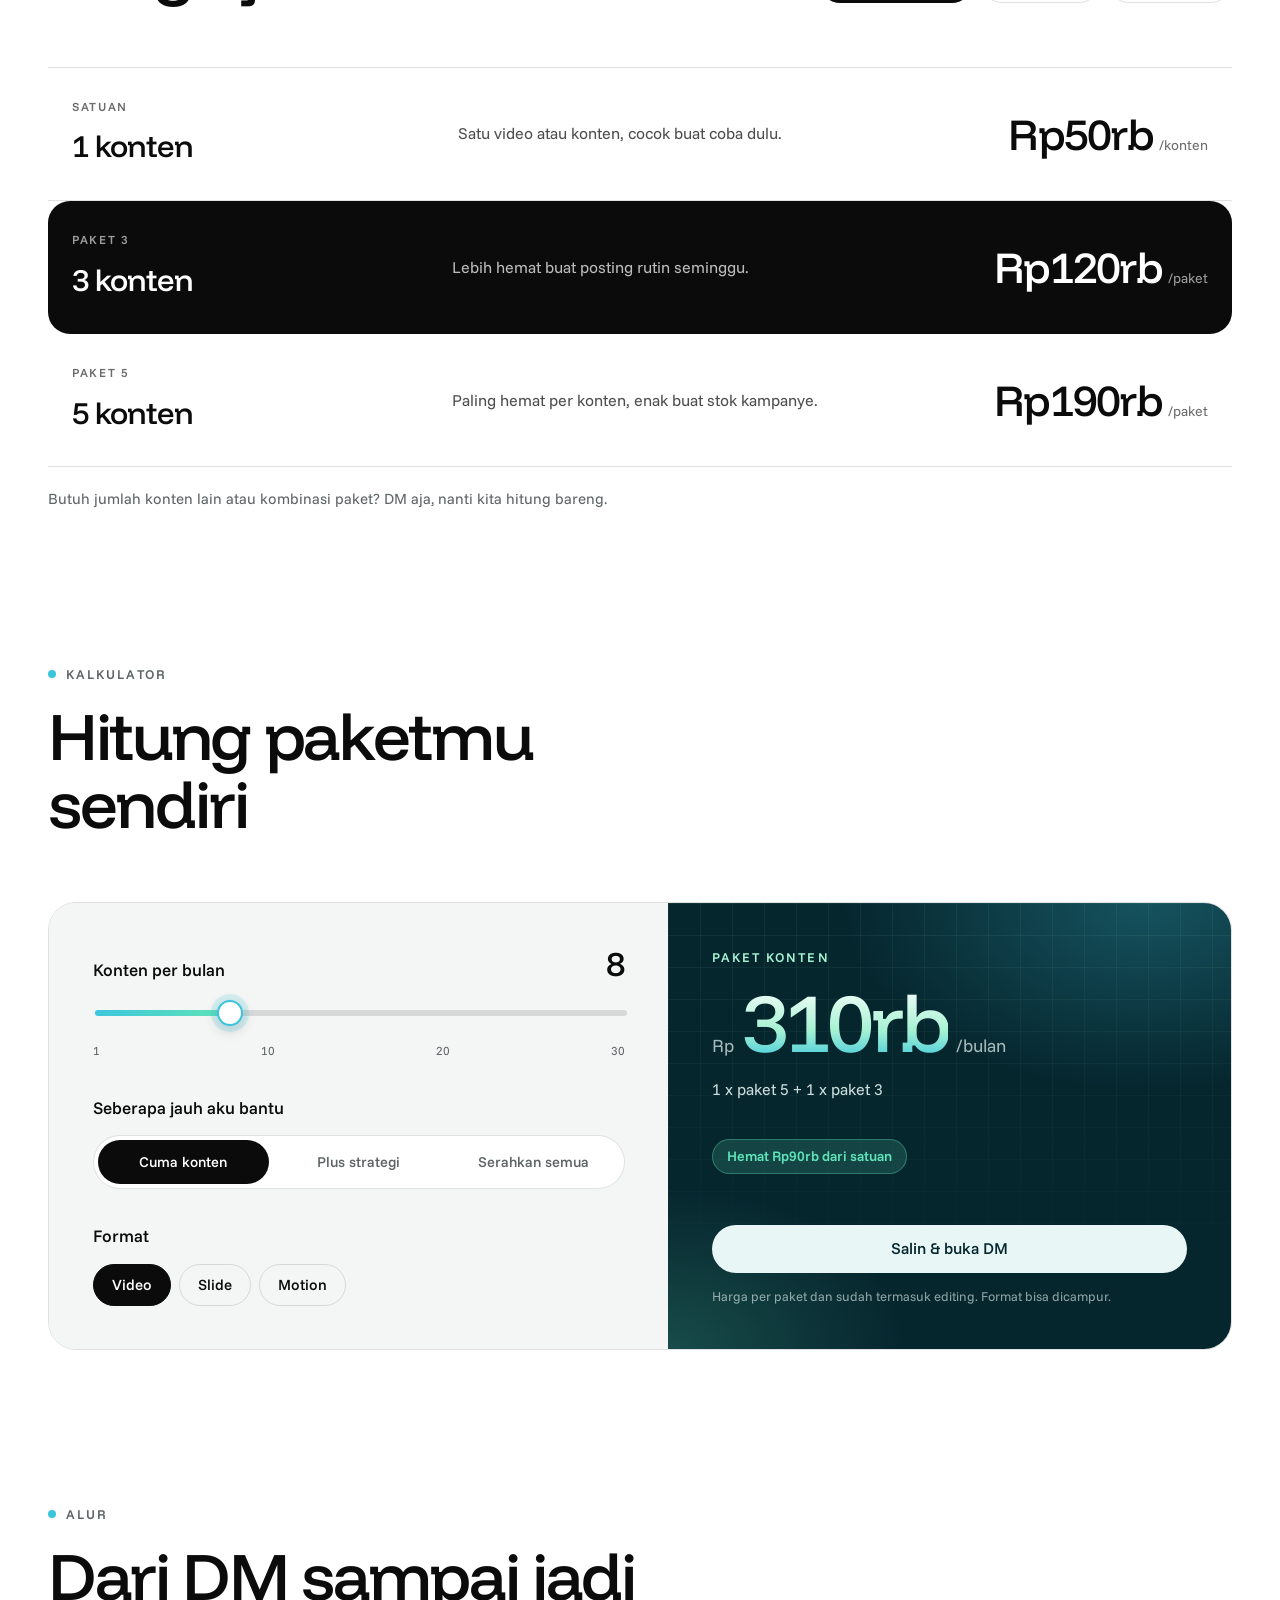
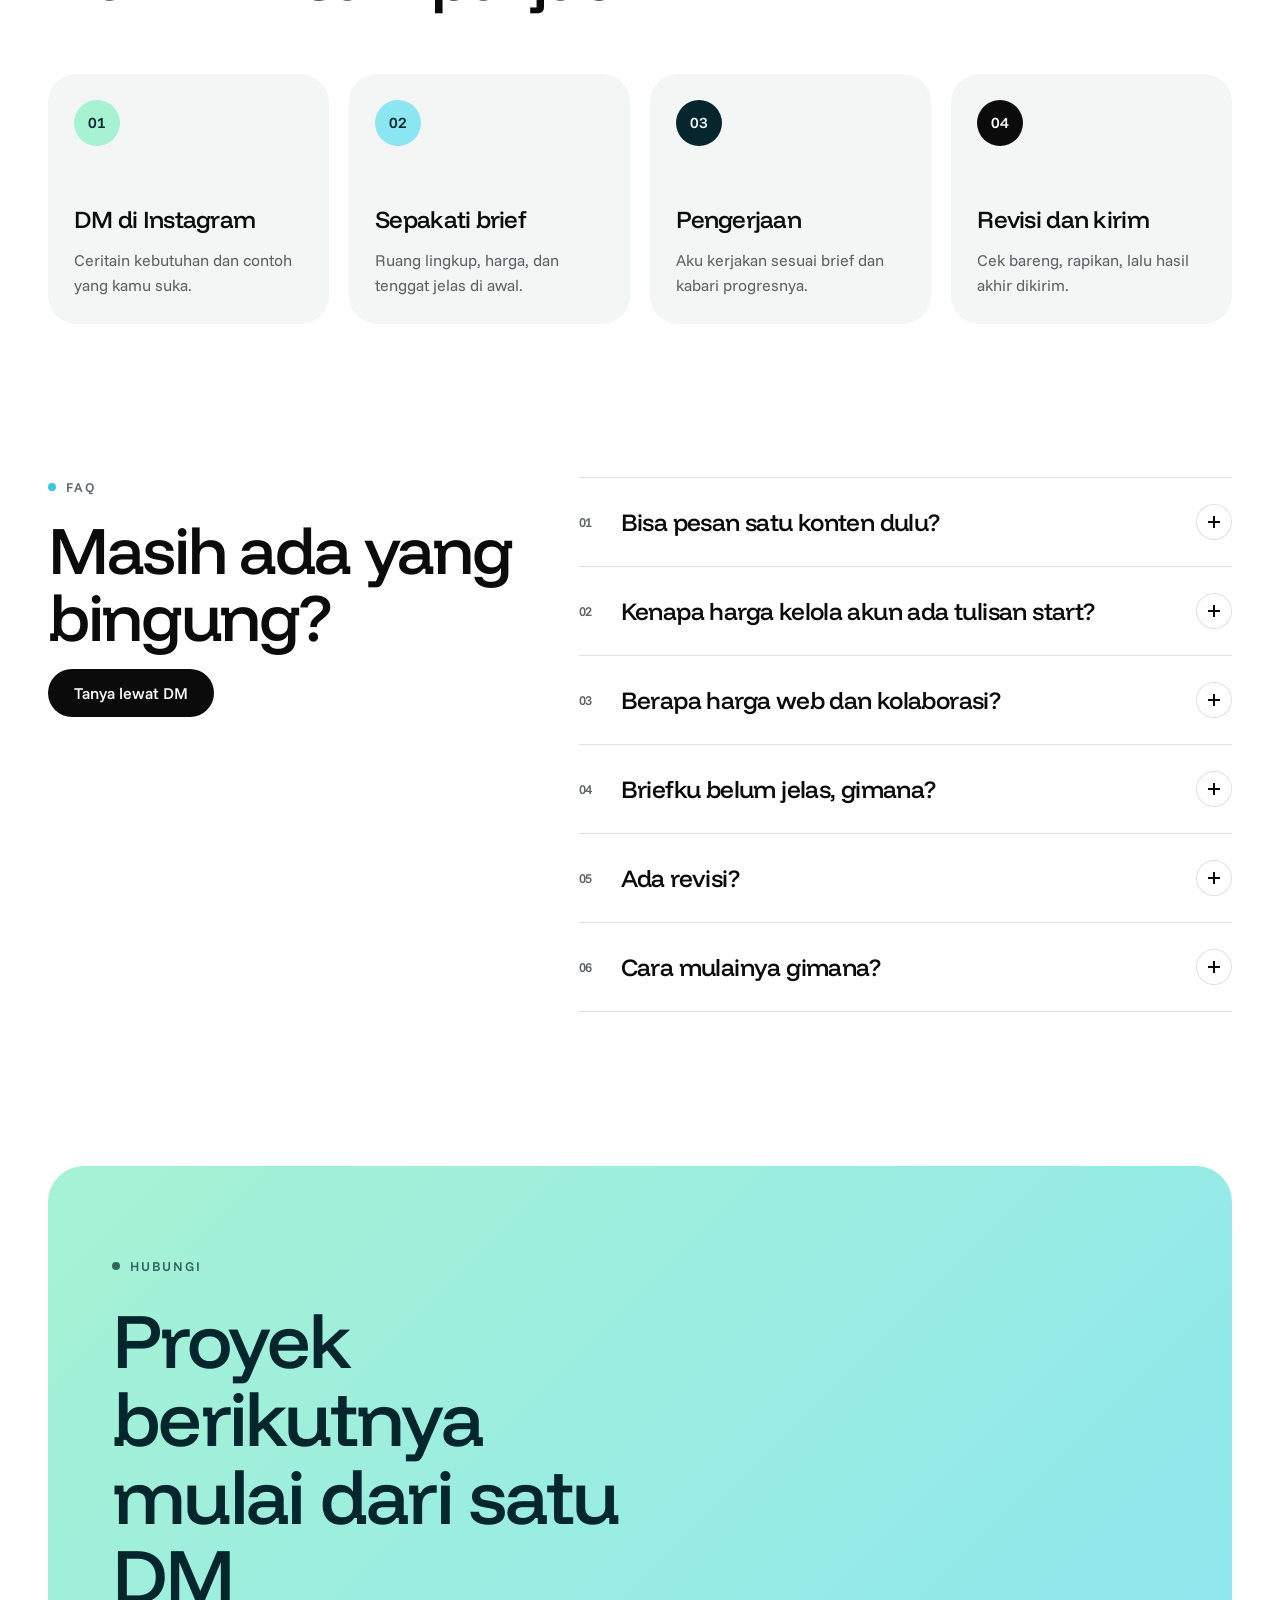
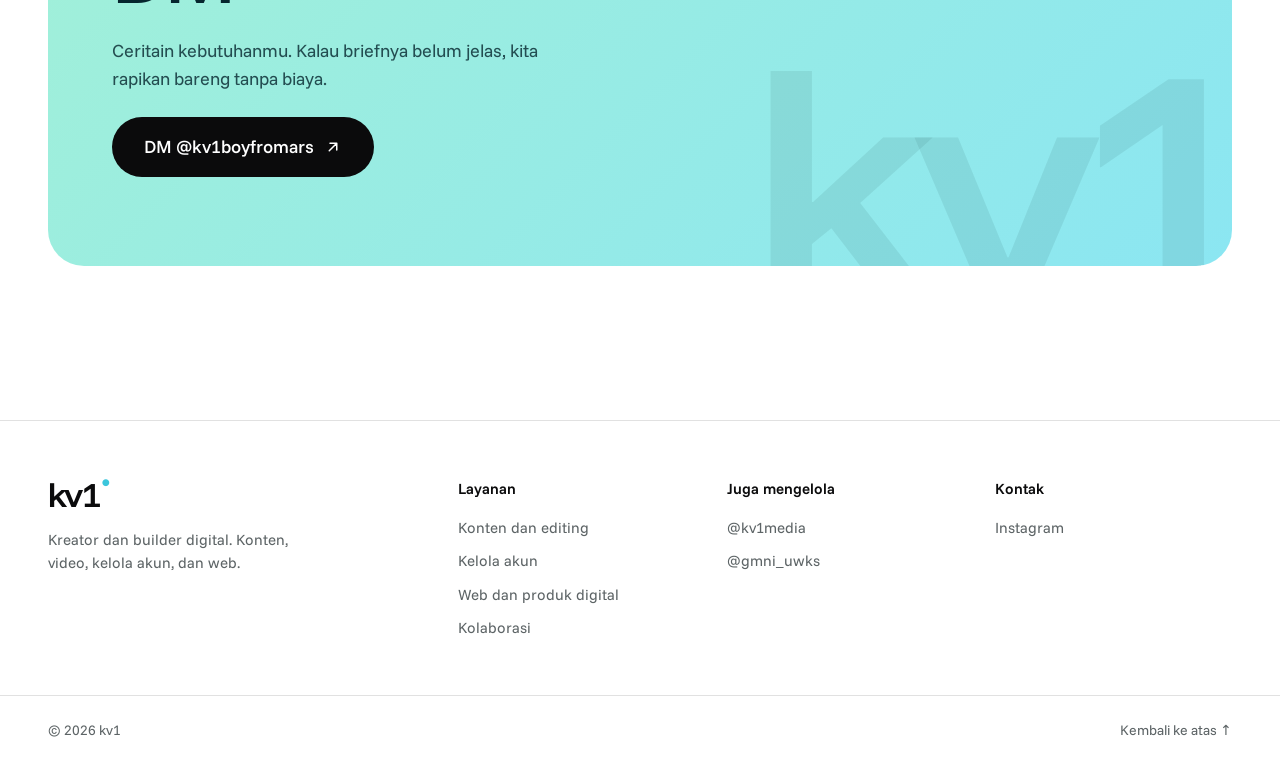
==== commit dbe0dfd5: "Tambah kalkulator paket dan video produk vertikal Co-Authored-By: Claude Sonnet 5.5 <noreply@anthrop" ====
--- a/index.html
+++ b/index.html
@@ -184,6 +184,48 @@
   </div>
 </section>
 
+<section id="hitung" class="sec">
+  <div class="wrap">
+    <div class="head">
+      <div class="label rv">Kalkulator</div>
+      <h2 class="h2 rv">Hitung paketmu sendiri</h2>
+    </div>
+    <div class="calc rv" id="calc">
+      <div class="calc-in">
+        <div class="cf">
+          <div class="cf-h"><label for="cN">Konten per bulan</label><output id="cNv" for="cN">8</output></div>
+          <input type="range" id="cN" min="1" max="30" value="8" aria-describedby="cNote">
+          <div class="cf-s" aria-hidden="true"><span>1</span><span>10</span><span>20</span><span>30</span></div>
+        </div>
+        <div class="cf">
+          <div class="cf-h"><span id="cMl">Seberapa jauh aku bantu</span></div>
+          <div class="seg" id="cMode" role="radiogroup" aria-labelledby="cMl">
+            <button type="button" role="radio" aria-checked="true" class="on" data-m="konten">Cuma konten</button>
+            <button type="button" role="radio" aria-checked="false" data-m="strategi">Plus strategi</button>
+            <button type="button" role="radio" aria-checked="false" data-m="penuh">Serahkan semua</button>
+          </div>
+        </div>
+        <div class="cf">
+          <div class="cf-h"><span id="cFl">Format</span></div>
+          <div class="filters" id="cFmt" role="group" aria-labelledby="cFl">
+            <button type="button" class="chip on" aria-pressed="true" data-f="video">Video</button>
+            <button type="button" class="chip" aria-pressed="false" data-f="slide">Slide</button>
+            <button type="button" class="chip" aria-pressed="false" data-f="motion">Motion</button>
+          </div>
+        </div>
+      </div>
+      <div class="calc-out" aria-live="polite">
+        <div class="co-k" id="cKind">Paket konten</div>
+        <div class="co-p"><span class="co-rp">Rp</span><b id="cTotal">0</b><span class="co-u" id="cUnit">/bulan</span></div>
+        <div class="co-b" id="cBreak"></div>
+        <div class="co-save" id="cSave"></div>
+        <button type="button" class="pill co-btn" id="cGo">Salin &amp; buka DM</button>
+        <p class="co-n" id="cNote">Harga kelola akun adalah harga start. Final disepakati lewat DM.</p>
+      </div>
+    </div>
+  </div>
+</section>
+
 <section id="alur" class="sec">
   <div class="wrap">
     <div class="head">
--- a/styles.css
+++ b/styles.css
@@ -444,3 +444,36 @@
   html{scroll-behavior:auto}
   *,*::before,*::after{transition-duration:.01ms!important;animation:none!important}
 }
+
+/* ---------- kalkulator ---------- */
+.calc{display:grid;grid-template-columns:1.1fr 1fr;border-radius:var(--r);overflow:hidden;border:1px solid var(--line)}
+.calc-in{padding:clamp(24px,3.4vw,44px);display:flex;flex-direction:column;gap:34px;background:var(--bg-2)}
+.cf-h{display:flex;justify-content:space-between;align-items:baseline;margin-bottom:14px;font-weight:500}
+.cf-h output{font-family:var(--display);font-size:34px;letter-spacing:-.04em;line-height:1;font-variant-numeric:tabular-nums}
+.cf-s{display:flex;justify-content:space-between;margin-top:8px;font-size:12px;color:var(--muted);font-variant-numeric:tabular-nums}
+#cN{-webkit-appearance:none;appearance:none;width:100%;height:28px;background:transparent;cursor:pointer;--p:25%}
+#cN::-webkit-slider-runnable-track{height:6px;border-radius:6px;background:linear-gradient(90deg,var(--teal),var(--sea)) 0/var(--p) 100% no-repeat,var(--line)}
+#cN::-moz-range-track{height:6px;border-radius:6px;background:var(--line)}
+#cN::-moz-range-progress{height:6px;border-radius:6px;background:linear-gradient(90deg,var(--teal),var(--sea))}
+#cN::-webkit-slider-thumb{-webkit-appearance:none;width:26px;height:26px;margin-top:-10px;border-radius:50%;background:var(--bg);border:2px solid var(--teal);box-shadow:0 0 0 6px rgba(60,198,220,.18),0 4px 14px rgba(0,0,0,.2)}
+#cN::-moz-range-thumb{width:22px;height:22px;border-radius:50%;background:var(--bg);border:2px solid var(--teal);box-shadow:0 0 0 6px rgba(60,198,220,.18)}
+#cN:focus-visible{outline:2px solid var(--teal);outline-offset:4px;border-radius:8px}
+.seg{display:grid;grid-template-columns:repeat(3,1fr);gap:4px;padding:4px;border-radius:999px;border:1px solid var(--line);background:var(--bg)}
+.seg button{height:44px;border-radius:999px;font-size:14.5px;font-weight:500;color:var(--muted);transition:background .25s,color .25s}
+.seg button.on{background:var(--pill-bg);color:var(--pill-ink)}
+.chip.on{background:var(--pill-bg);color:var(--pill-ink);border-color:var(--pill-bg)}
+.calc-out{position:relative;padding:clamp(24px,3.4vw,44px);display:flex;flex-direction:column;gap:14px;color:#E8F7F5;overflow:hidden;
+  background:radial-gradient(90% 70% at 85% 0%,rgba(60,198,220,.28),transparent 60%),radial-gradient(70% 60% at 0% 100%,rgba(95,227,184,.2),transparent 60%),#06262E}
+.calc-out::before{content:"";position:absolute;inset:0;background:linear-gradient(rgba(166,242,211,.07) 1px,transparent 1px) 0 0/100% 32px,linear-gradient(90deg,rgba(166,242,211,.07) 1px,transparent 1px) 0 0/32px 100%;-webkit-mask:linear-gradient(#000,transparent 85%);mask:linear-gradient(#000,transparent 85%);pointer-events:none}
+.calc-out>*{position:relative}
+.co-k{font-size:13px;font-weight:600;text-transform:uppercase;letter-spacing:.16em;color:var(--mint)}
+.co-p{display:flex;align-items:baseline;gap:8px;flex-wrap:wrap}
+.co-p b{font-family:var(--display);font-weight:500;font-size:clamp(52px,6.4vw,92px);letter-spacing:-.05em;line-height:1;font-variant-numeric:tabular-nums;background:linear-gradient(180deg,#fff,var(--mint) 60%,var(--teal));-webkit-background-clip:text;background-clip:text;color:transparent}
+.co-rp,.co-u{font-size:18px;color:rgba(232,247,245,.7)}
+.co-b{font-size:16px;line-height:1.5;color:rgba(232,247,245,.88);min-height:3em}
+.co-save{align-self:flex-start;min-height:34px;padding:6px 14px;border-radius:999px;font-size:14px;font-weight:600;background:rgba(95,227,184,.16);color:var(--sea);border:1px solid rgba(95,227,184,.35)}
+.co-save:empty{visibility:hidden}
+.co-btn{margin-top:auto;background:#E8F7F5;color:#06262E;align-self:stretch}
+.co-n{font-size:13px;color:rgba(232,247,245,.6);line-height:1.45}
+@media (max-width:900px){.calc{grid-template-columns:1fr}}
+@media (max-width:420px){.seg button{font-size:13px}}
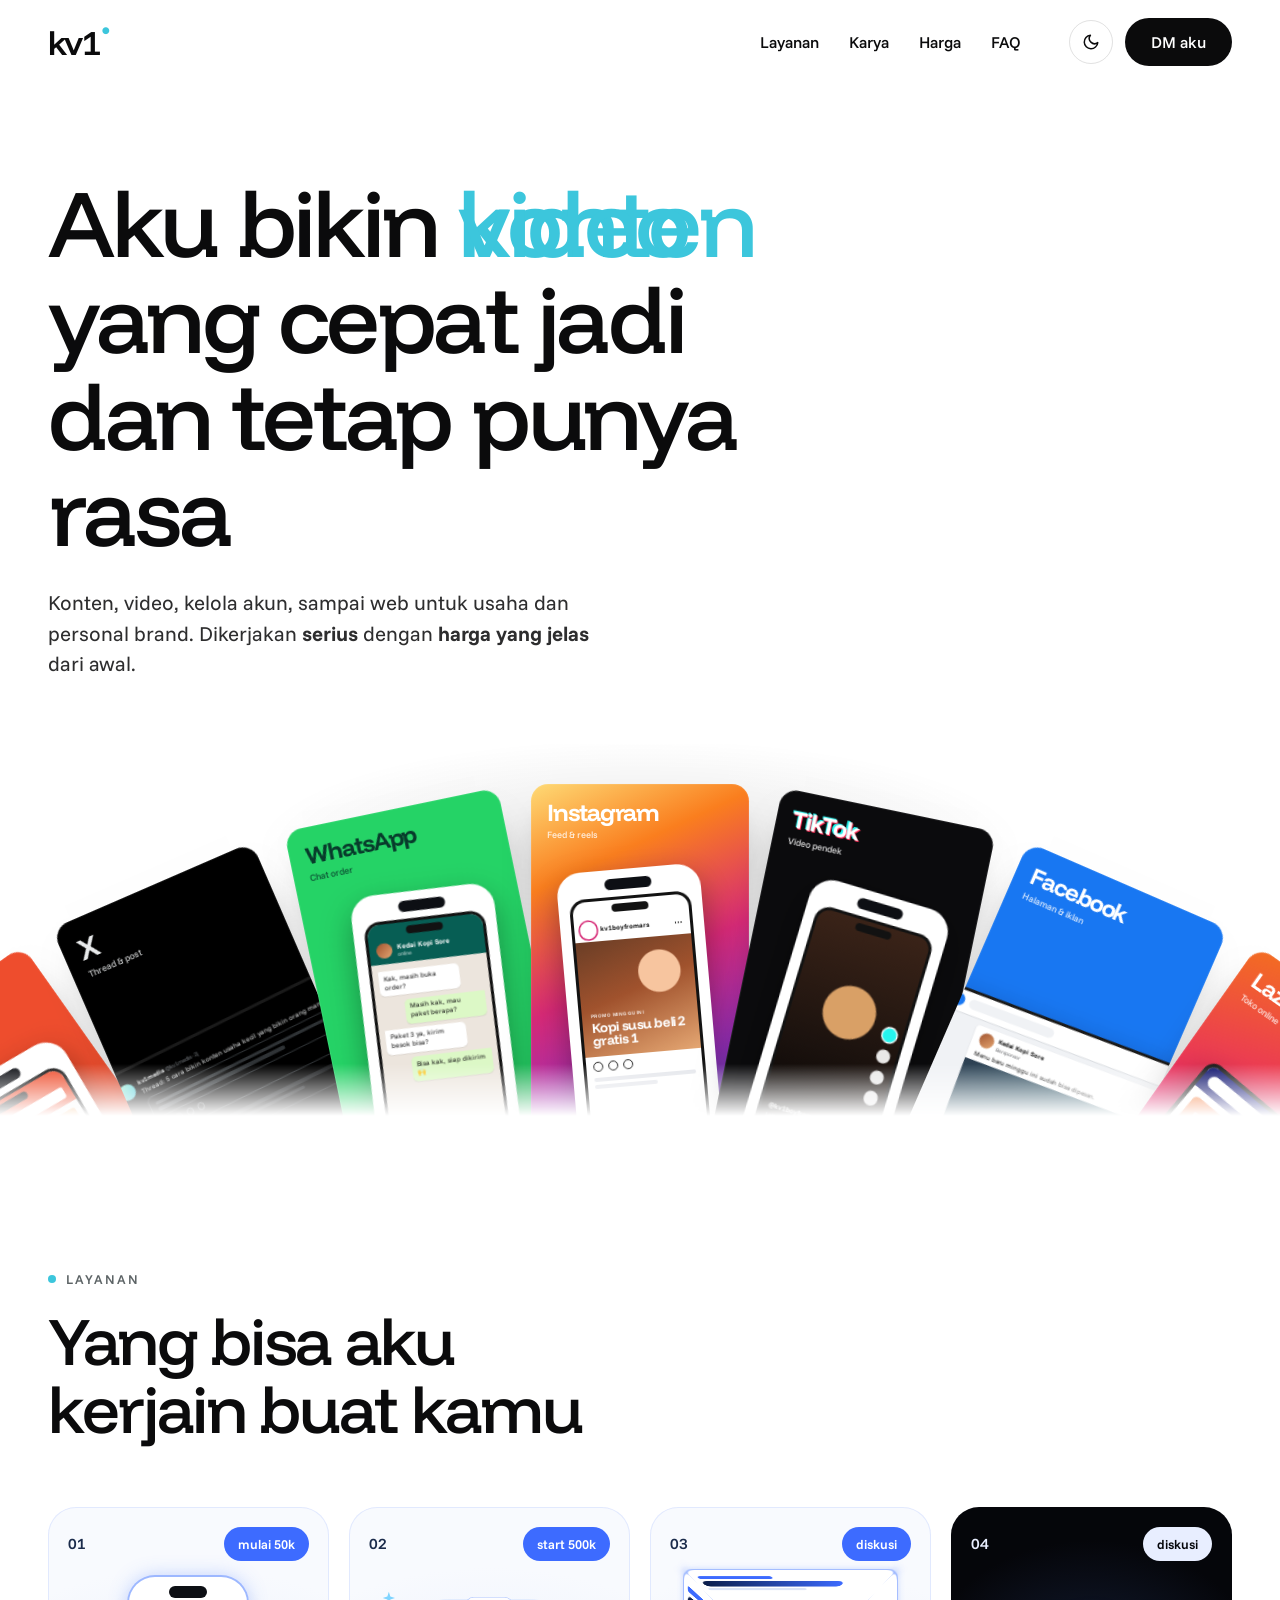
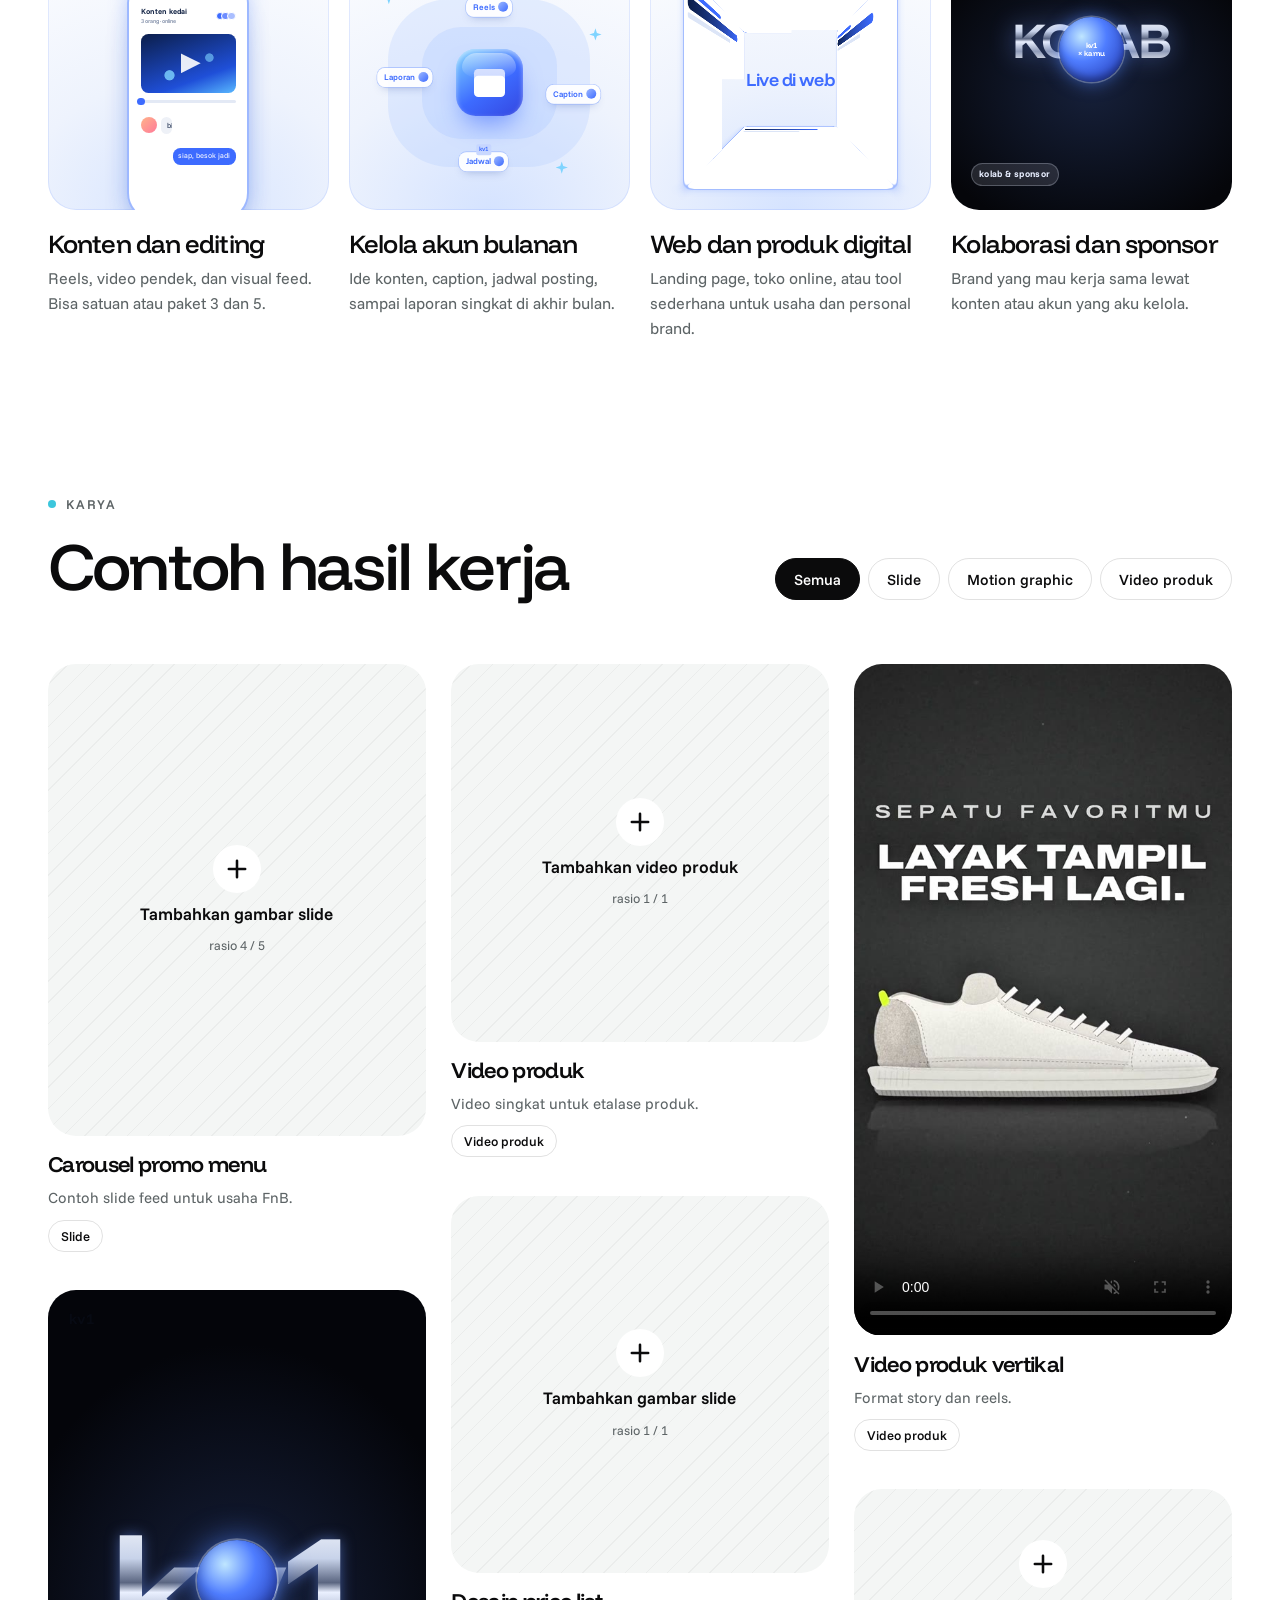
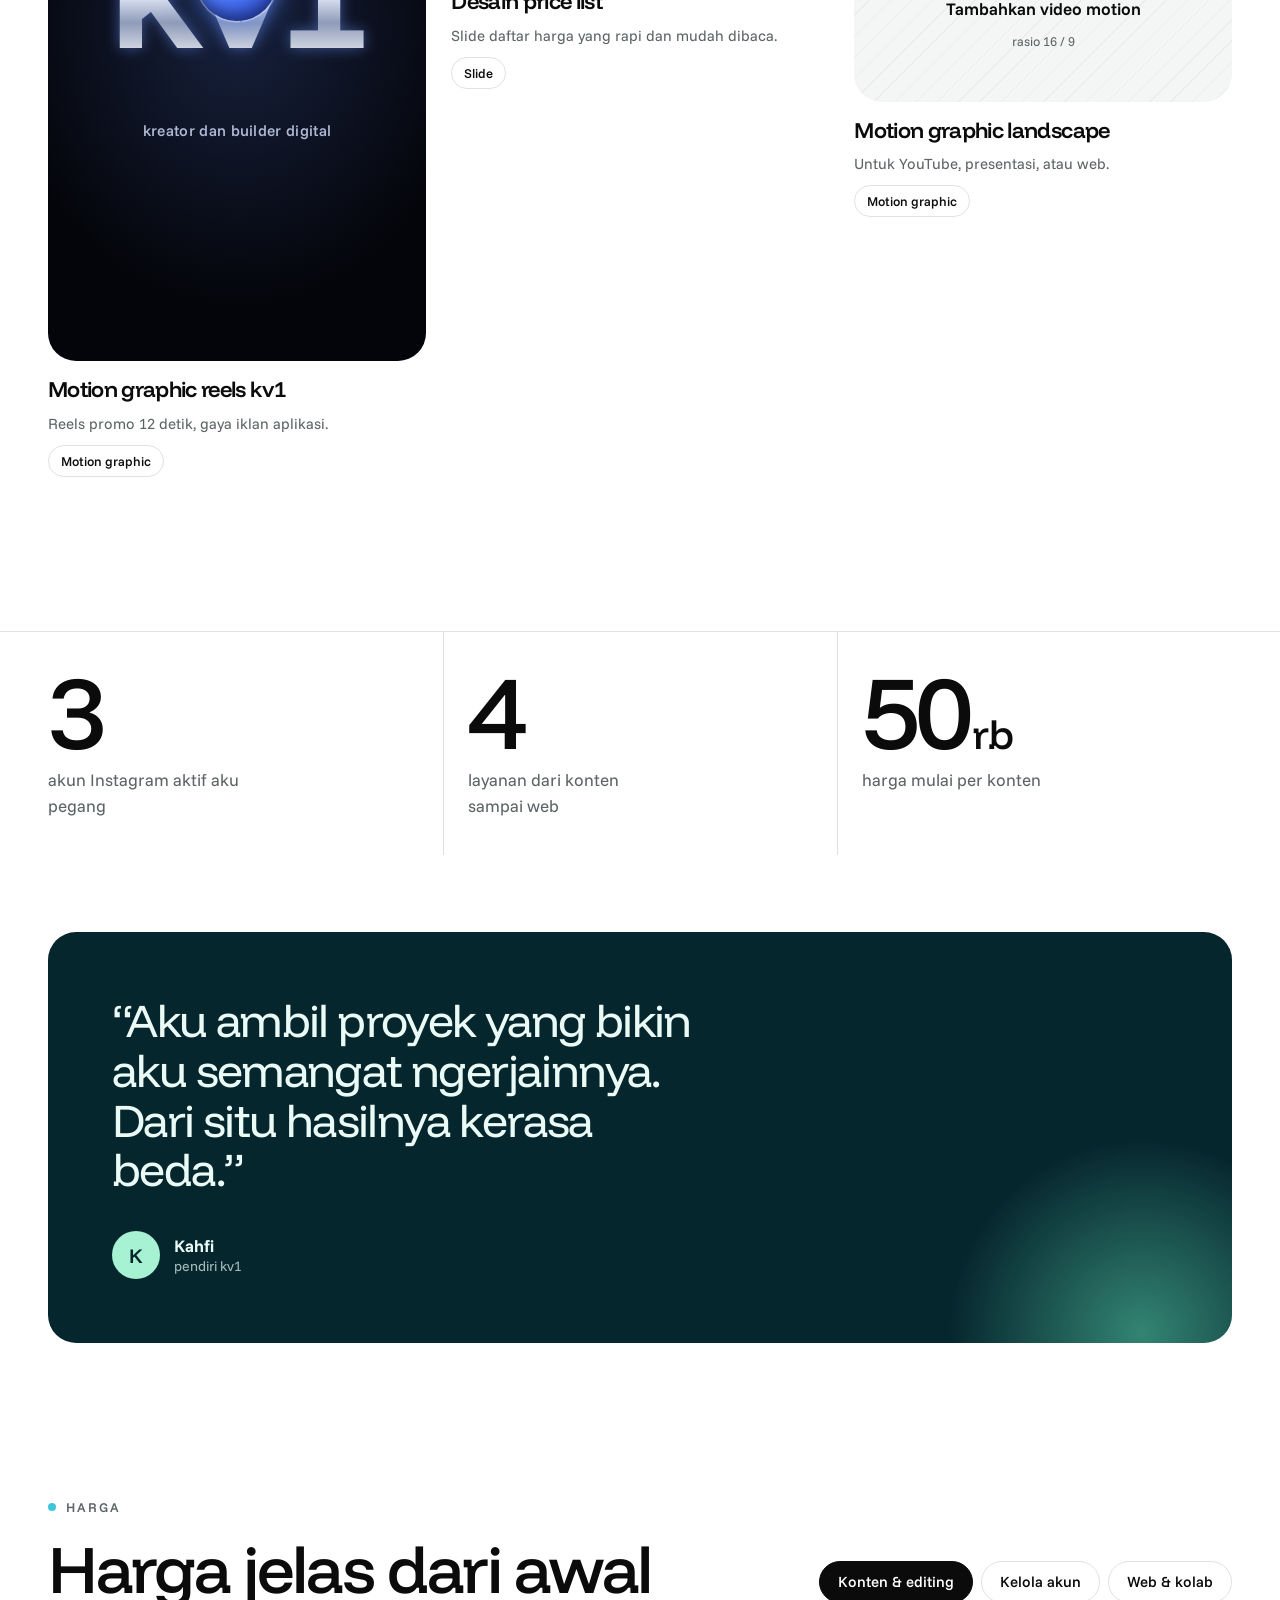
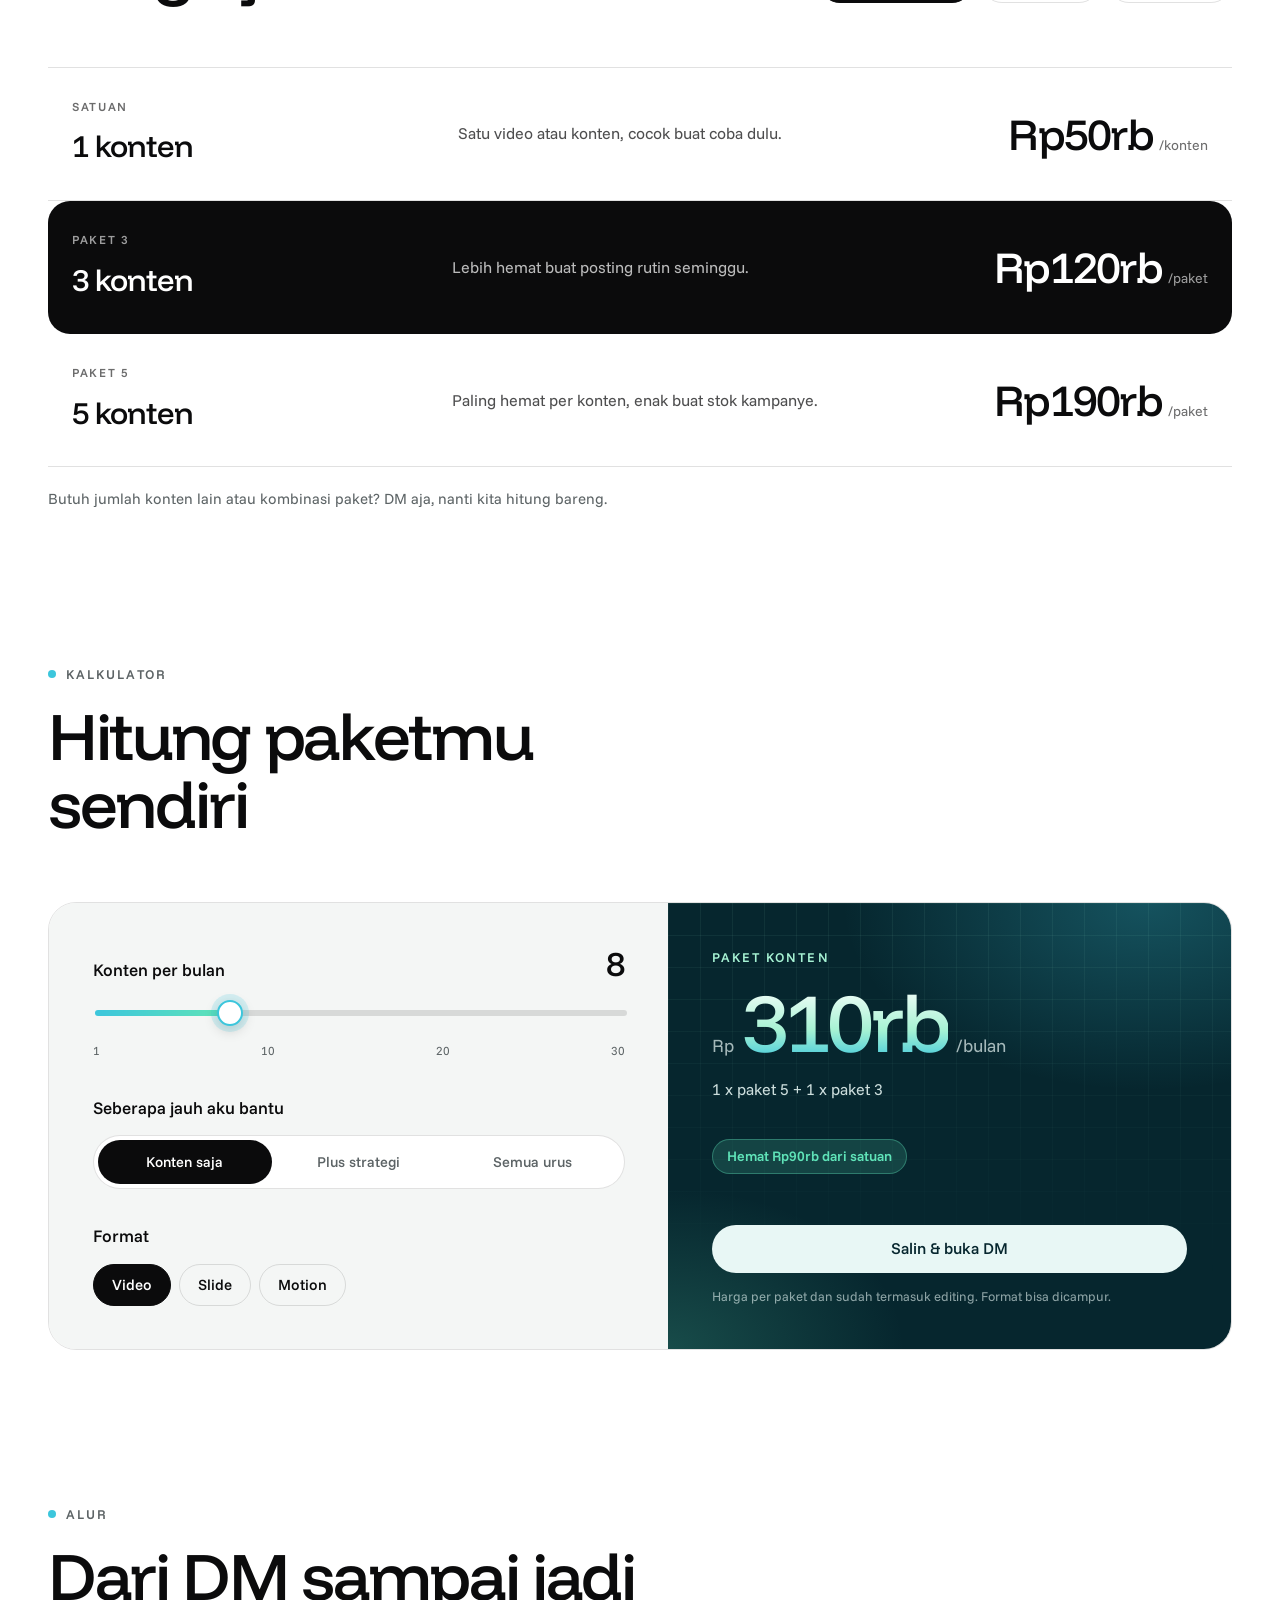
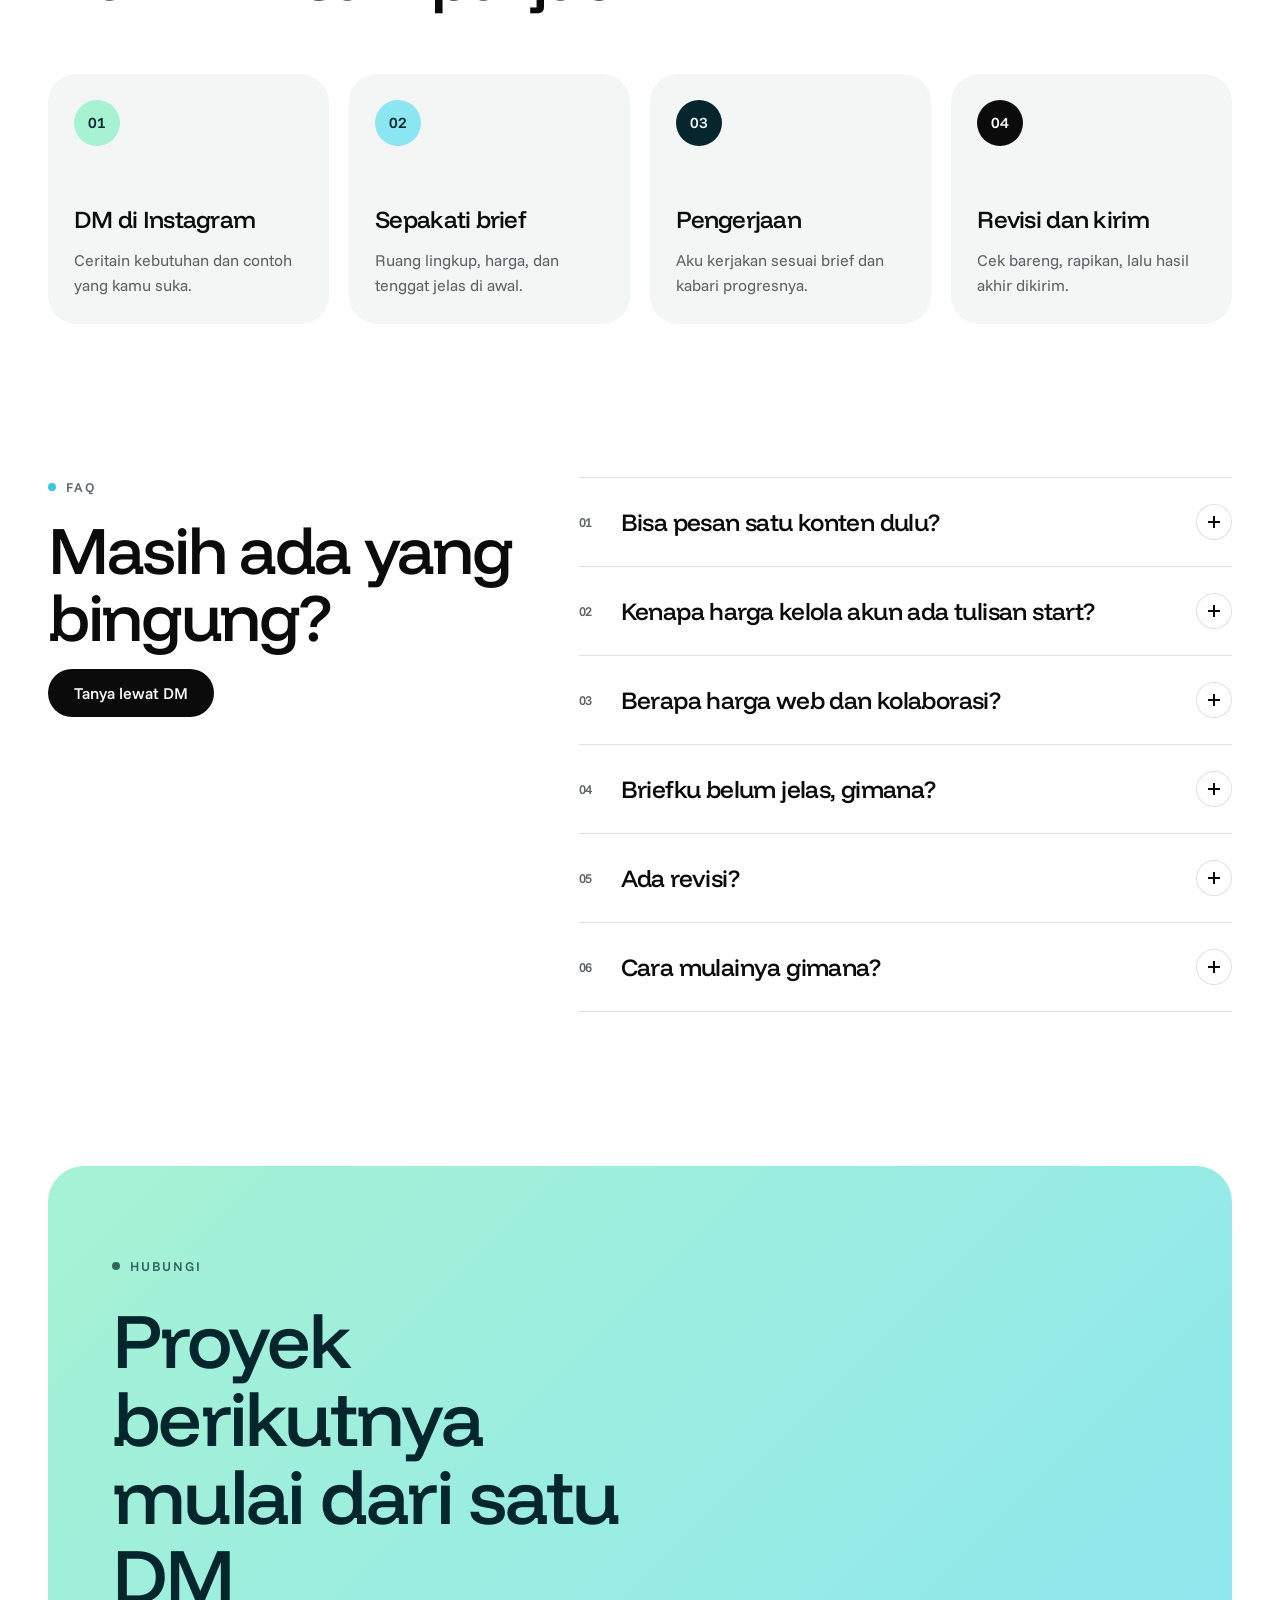
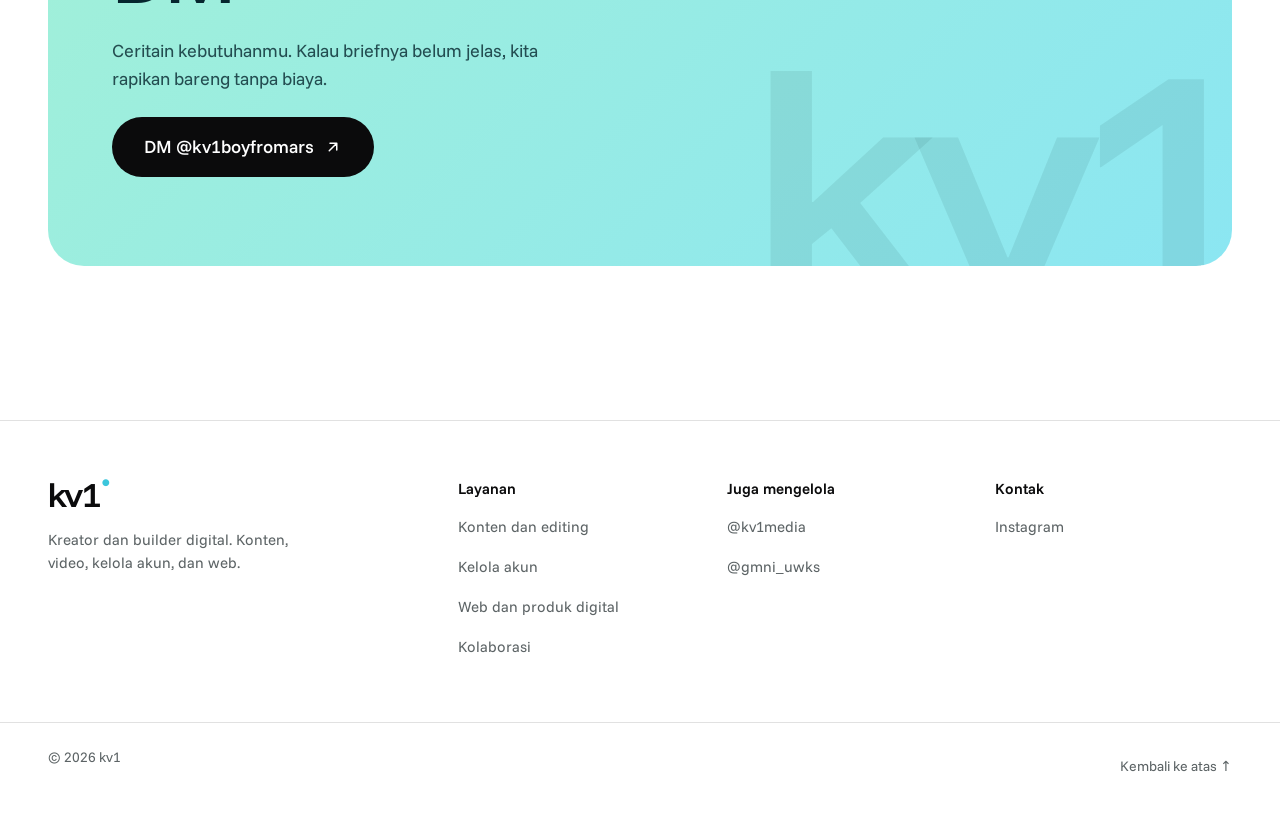
==== commit 78f90d48: "Pemilih mode kalkulator: blok hitam bergeser saat dipencet, label lebih pendek Co-Authored-By: Claud" ====
--- a/index.html
+++ b/index.html
@@ -200,9 +200,9 @@
         <div class="cf">
           <div class="cf-h"><span id="cMl">Seberapa jauh aku bantu</span></div>
           <div class="seg" id="cMode" role="radiogroup" aria-labelledby="cMl">
-            <button type="button" role="radio" aria-checked="true" class="on" data-m="konten">Cuma konten</button>
+            <button type="button" role="radio" aria-checked="true" class="on" data-m="konten">Konten saja</button>
             <button type="button" role="radio" aria-checked="false" data-m="strategi">Plus strategi</button>
-            <button type="button" role="radio" aria-checked="false" data-m="penuh">Serahkan semua</button>
+            <button type="button" role="radio" aria-checked="false" data-m="penuh">Semua urus</button>
           </div>
         </div>
         <div class="cf">
--- a/styles.css
+++ b/styles.css
@@ -458,9 +458,11 @@
 #cN::-webkit-slider-thumb{-webkit-appearance:none;width:26px;height:26px;margin-top:-10px;border-radius:50%;background:var(--bg);border:2px solid var(--teal);box-shadow:0 0 0 6px rgba(60,198,220,.18),0 4px 14px rgba(0,0,0,.2)}
 #cN::-moz-range-thumb{width:22px;height:22px;border-radius:50%;background:var(--bg);border:2px solid var(--teal);box-shadow:0 0 0 6px rgba(60,198,220,.18)}
 #cN:focus-visible{outline:2px solid var(--teal);outline-offset:4px;border-radius:8px}
-.seg{display:grid;grid-template-columns:repeat(3,1fr);gap:4px;padding:4px;border-radius:999px;border:1px solid var(--line);background:var(--bg)}
-.seg button{height:44px;border-radius:999px;font-size:14.5px;font-weight:500;color:var(--muted);transition:background .25s,color .25s}
-.seg button.on{background:var(--pill-bg);color:var(--pill-ink)}
+.seg{position:relative;display:grid;grid-template-columns:repeat(3,minmax(0,1fr));gap:0;padding:4px;border-radius:999px;border:1px solid var(--line);background:var(--bg);--i:0}
+.seg::before{content:"";position:absolute;top:4px;bottom:4px;left:4px;width:calc((100% - 8px) / 3);border-radius:999px;background:var(--pill-bg);transform:translateX(calc(var(--i) * 100%));transition:transform .4s cubic-bezier(.65,0,.35,1)}
+.seg button{position:relative;z-index:1;height:44px;border-radius:999px;font-size:14.5px;font-weight:500;color:var(--muted);white-space:nowrap;transition:color .3s}
+.seg button.on{color:var(--pill-ink)}
+@media (prefers-reduced-motion:reduce){.seg::before{transition:none}}
 .chip.on{background:var(--pill-bg);color:var(--pill-ink);border-color:var(--pill-bg)}
 .calc-out{position:relative;padding:clamp(24px,3.4vw,44px);display:flex;flex-direction:column;gap:14px;color:#E8F7F5;overflow:hidden;
   background:radial-gradient(90% 70% at 85% 0%,rgba(60,198,220,.28),transparent 60%),radial-gradient(70% 60% at 0% 100%,rgba(95,227,184,.2),transparent 60%),#06262E}
@@ -476,4 +478,10 @@
 .co-btn{margin-top:auto;background:#E8F7F5;color:#06262E;align-self:stretch}
 .co-n{font-size:13px;color:rgba(232,247,245,.6);line-height:1.45}
 @media (max-width:900px){.calc{grid-template-columns:1fr}}
-@media (max-width:420px){.seg button{font-size:13px}}
+
+/* area sentuh footer */
+.foot-col{gap:0}
+.foot-col a{display:flex;align-items:center;min-height:40px}
+.foot-bot a{display:inline-flex;align-items:center;min-height:40px}
+@media (max-width:420px){.seg button{font-size:12.5px;padding:0 2px}}
+@media (max-width:380px){.seg button{font-size:11.5px}}
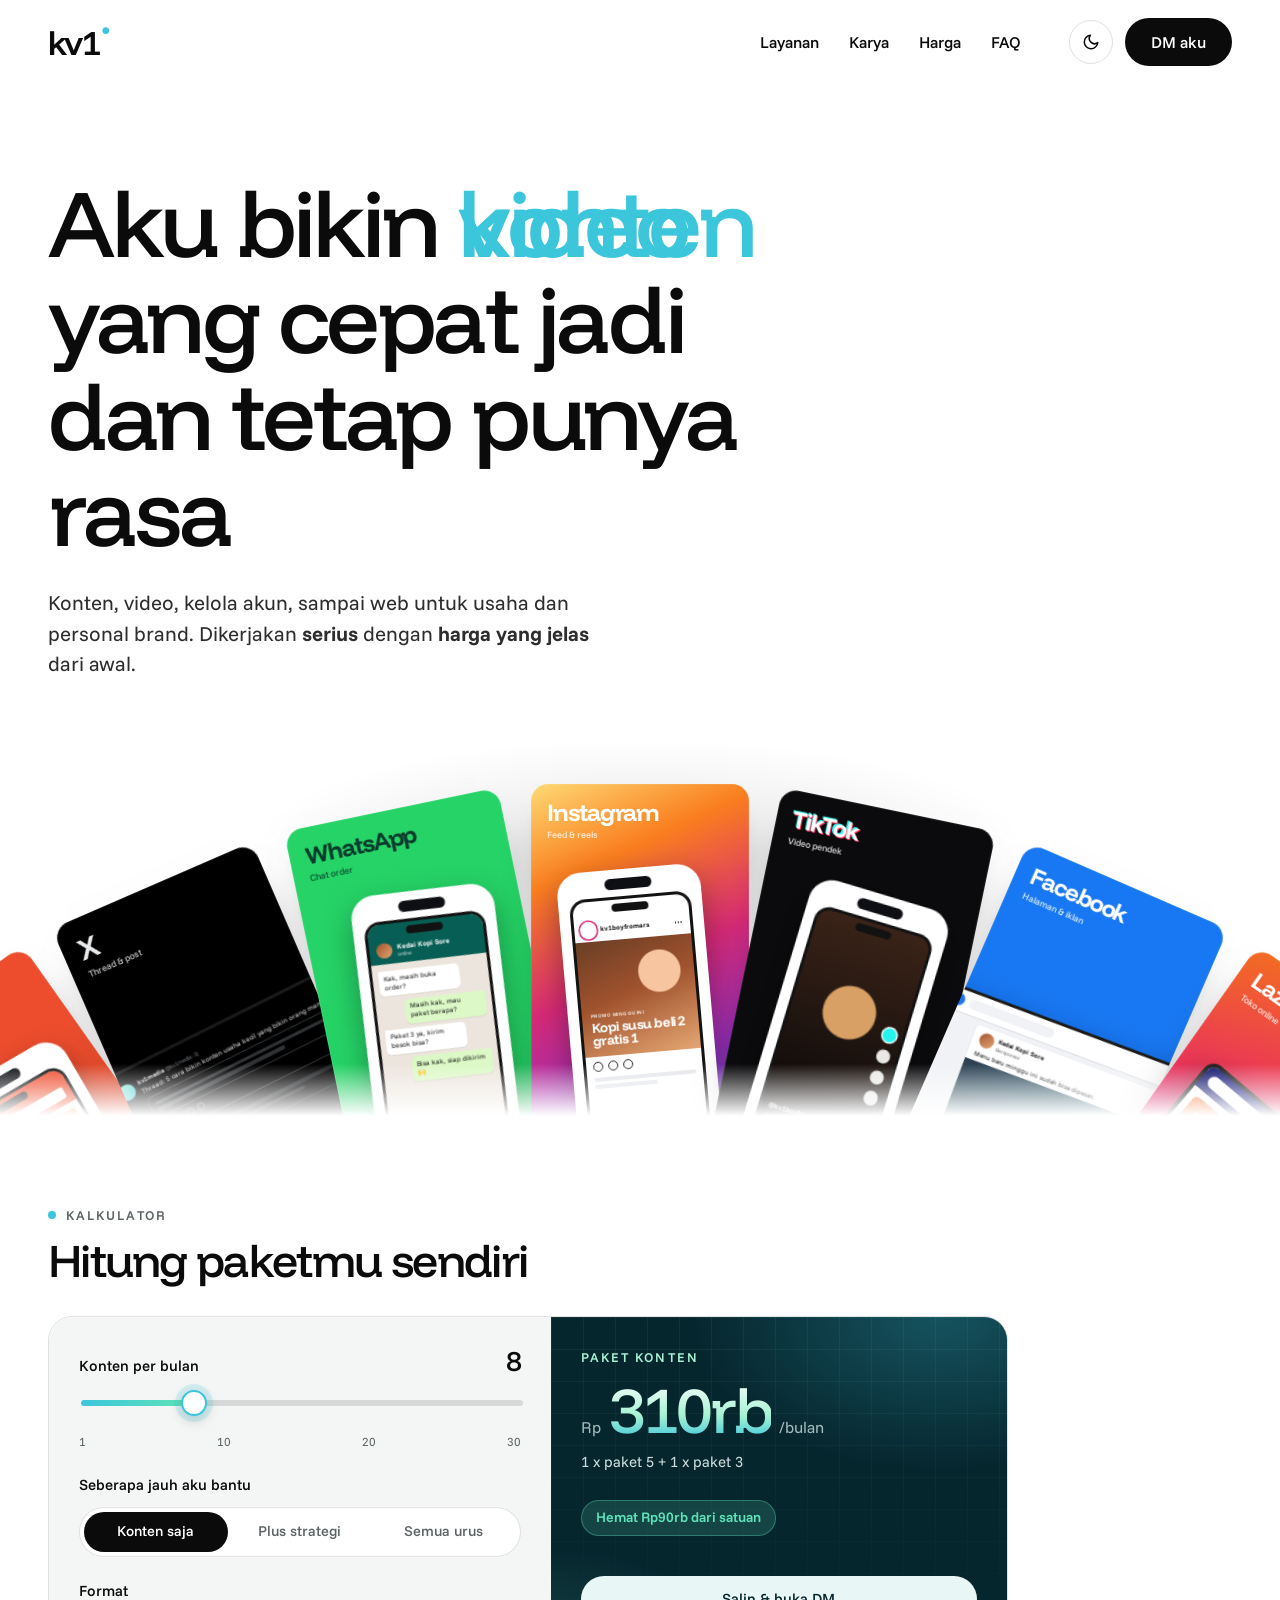
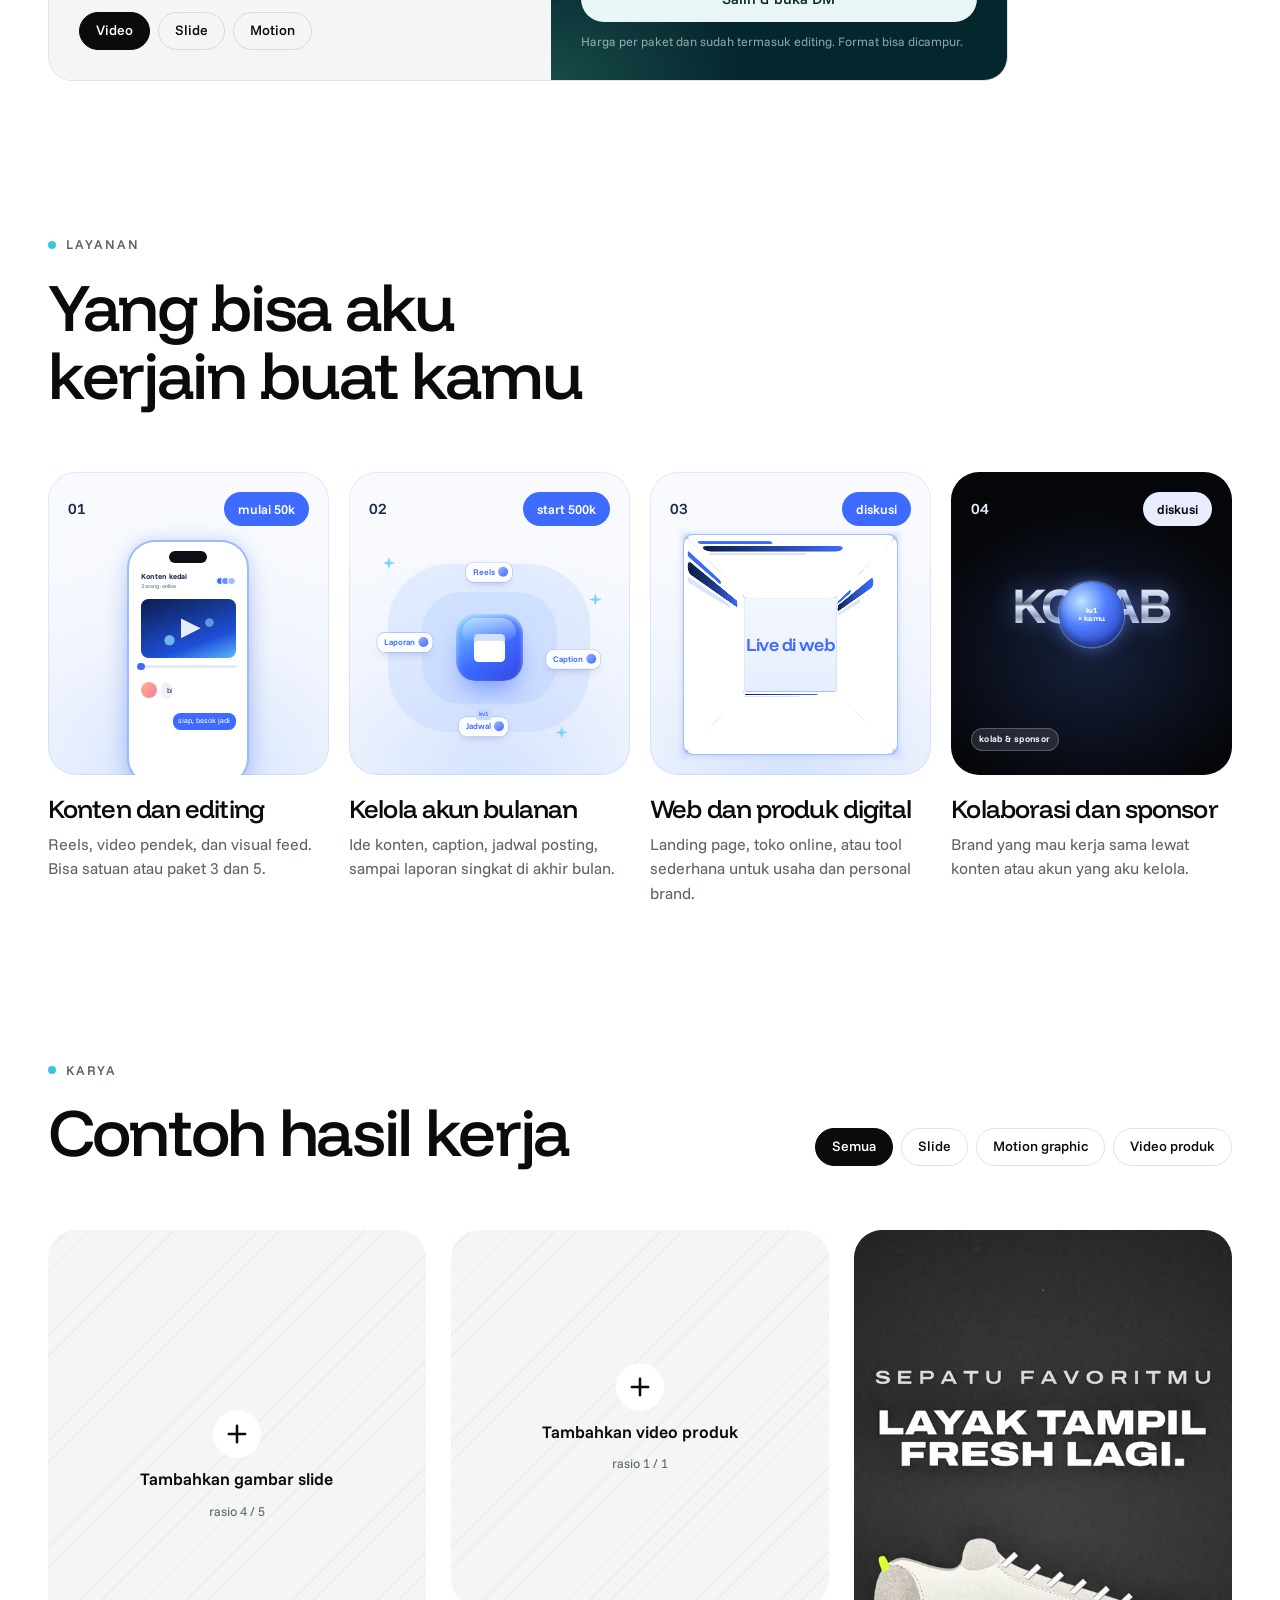
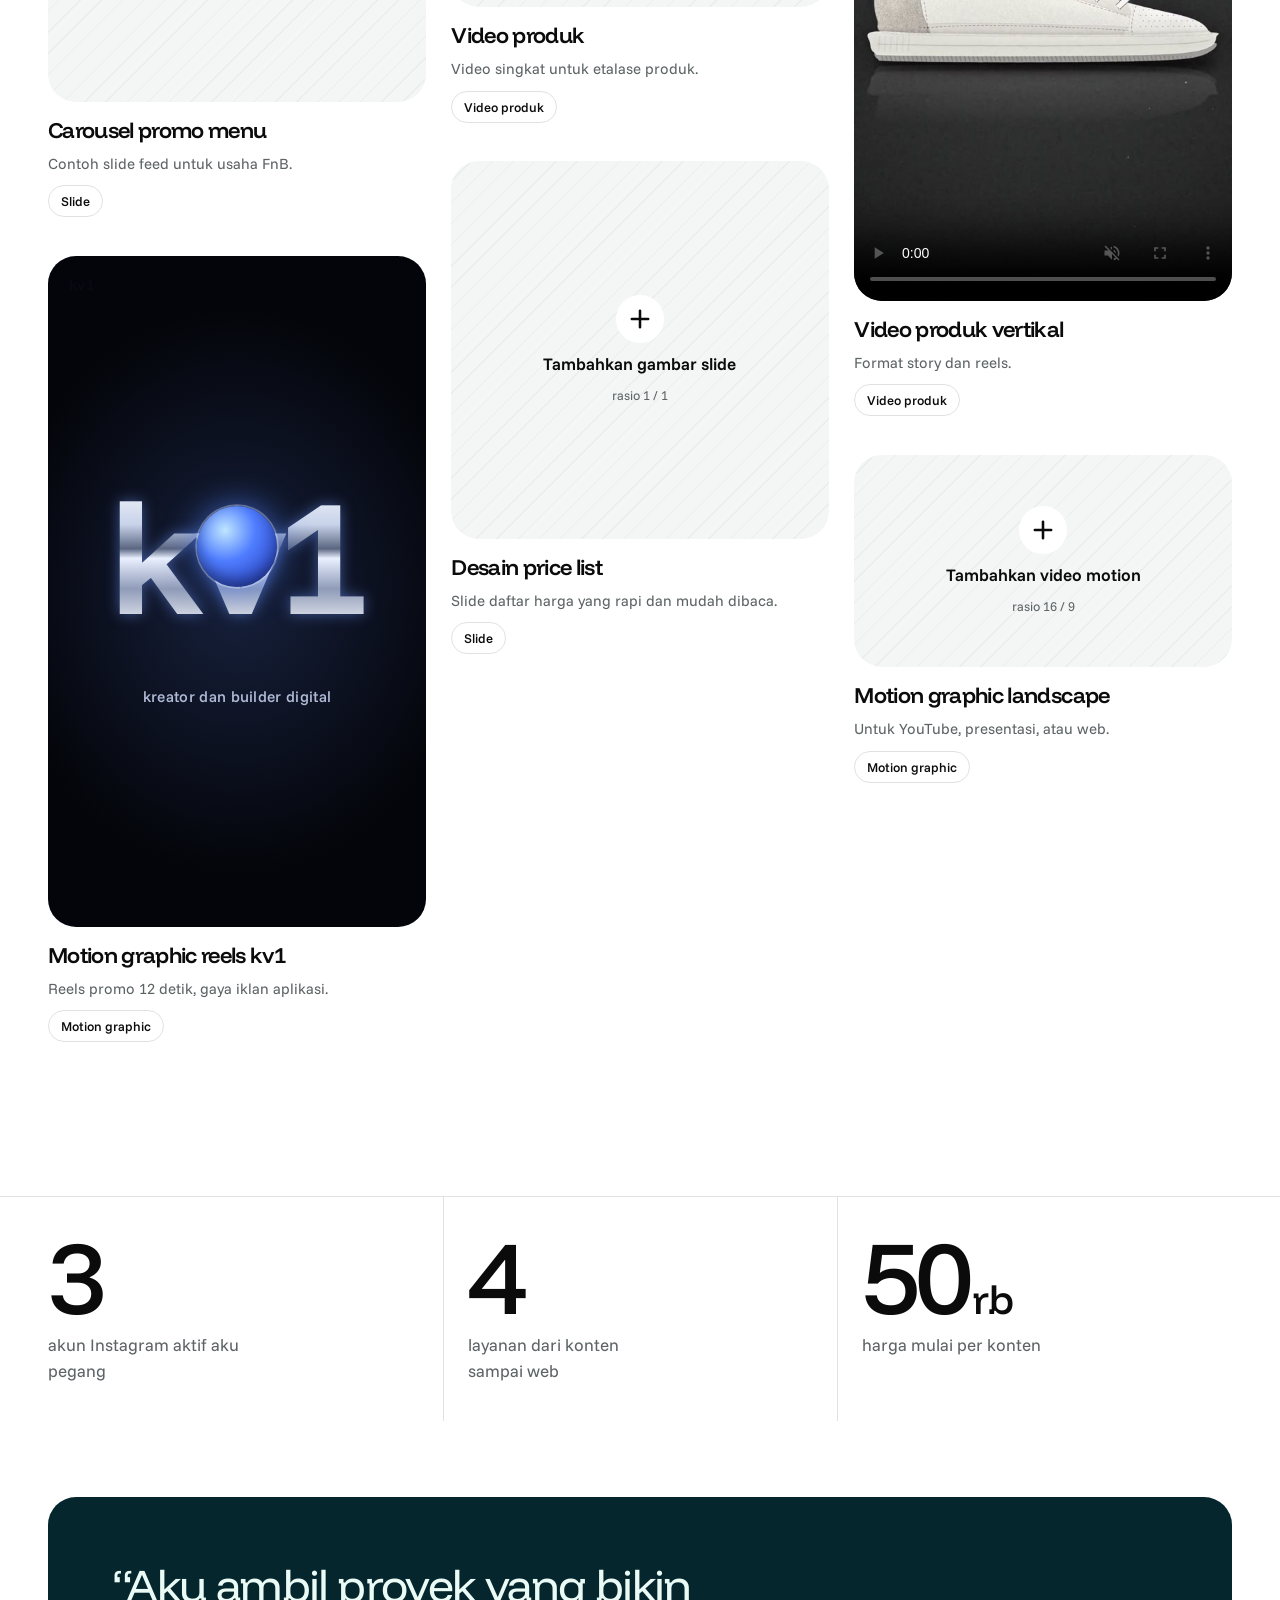
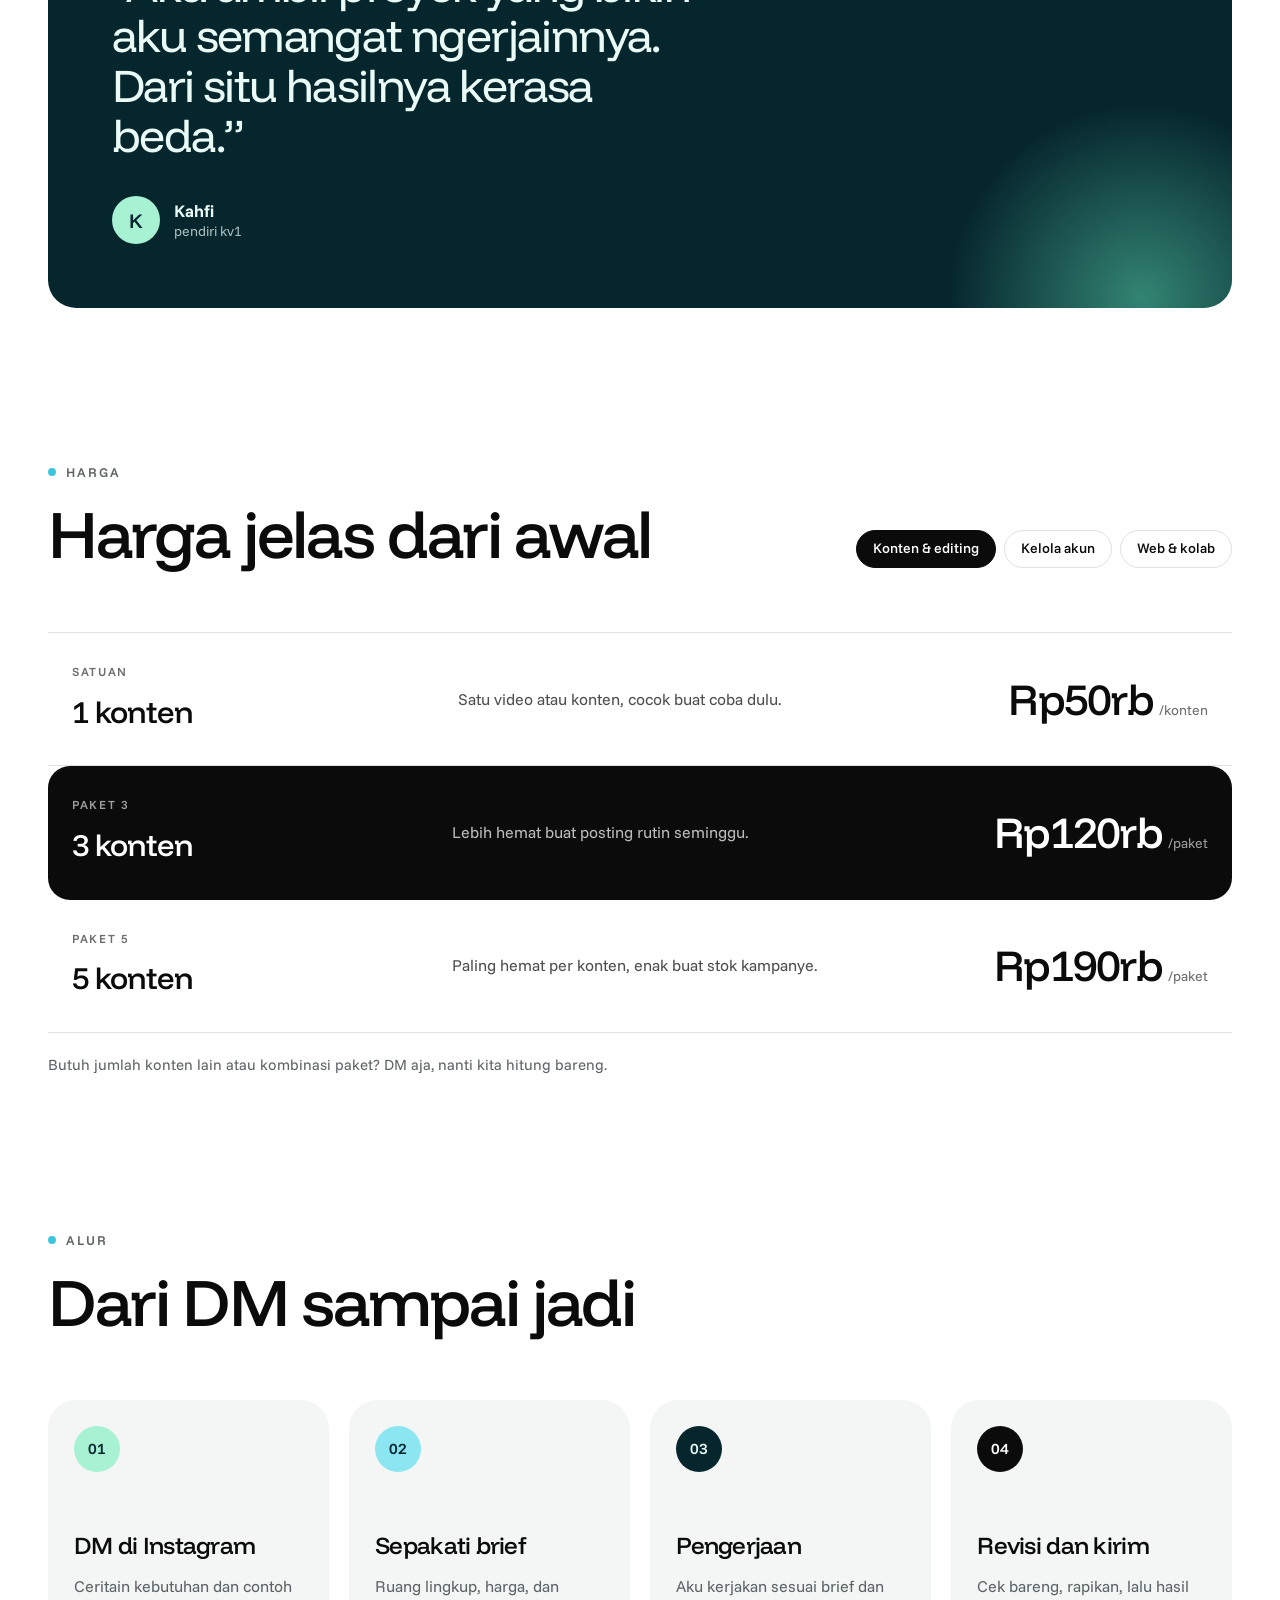
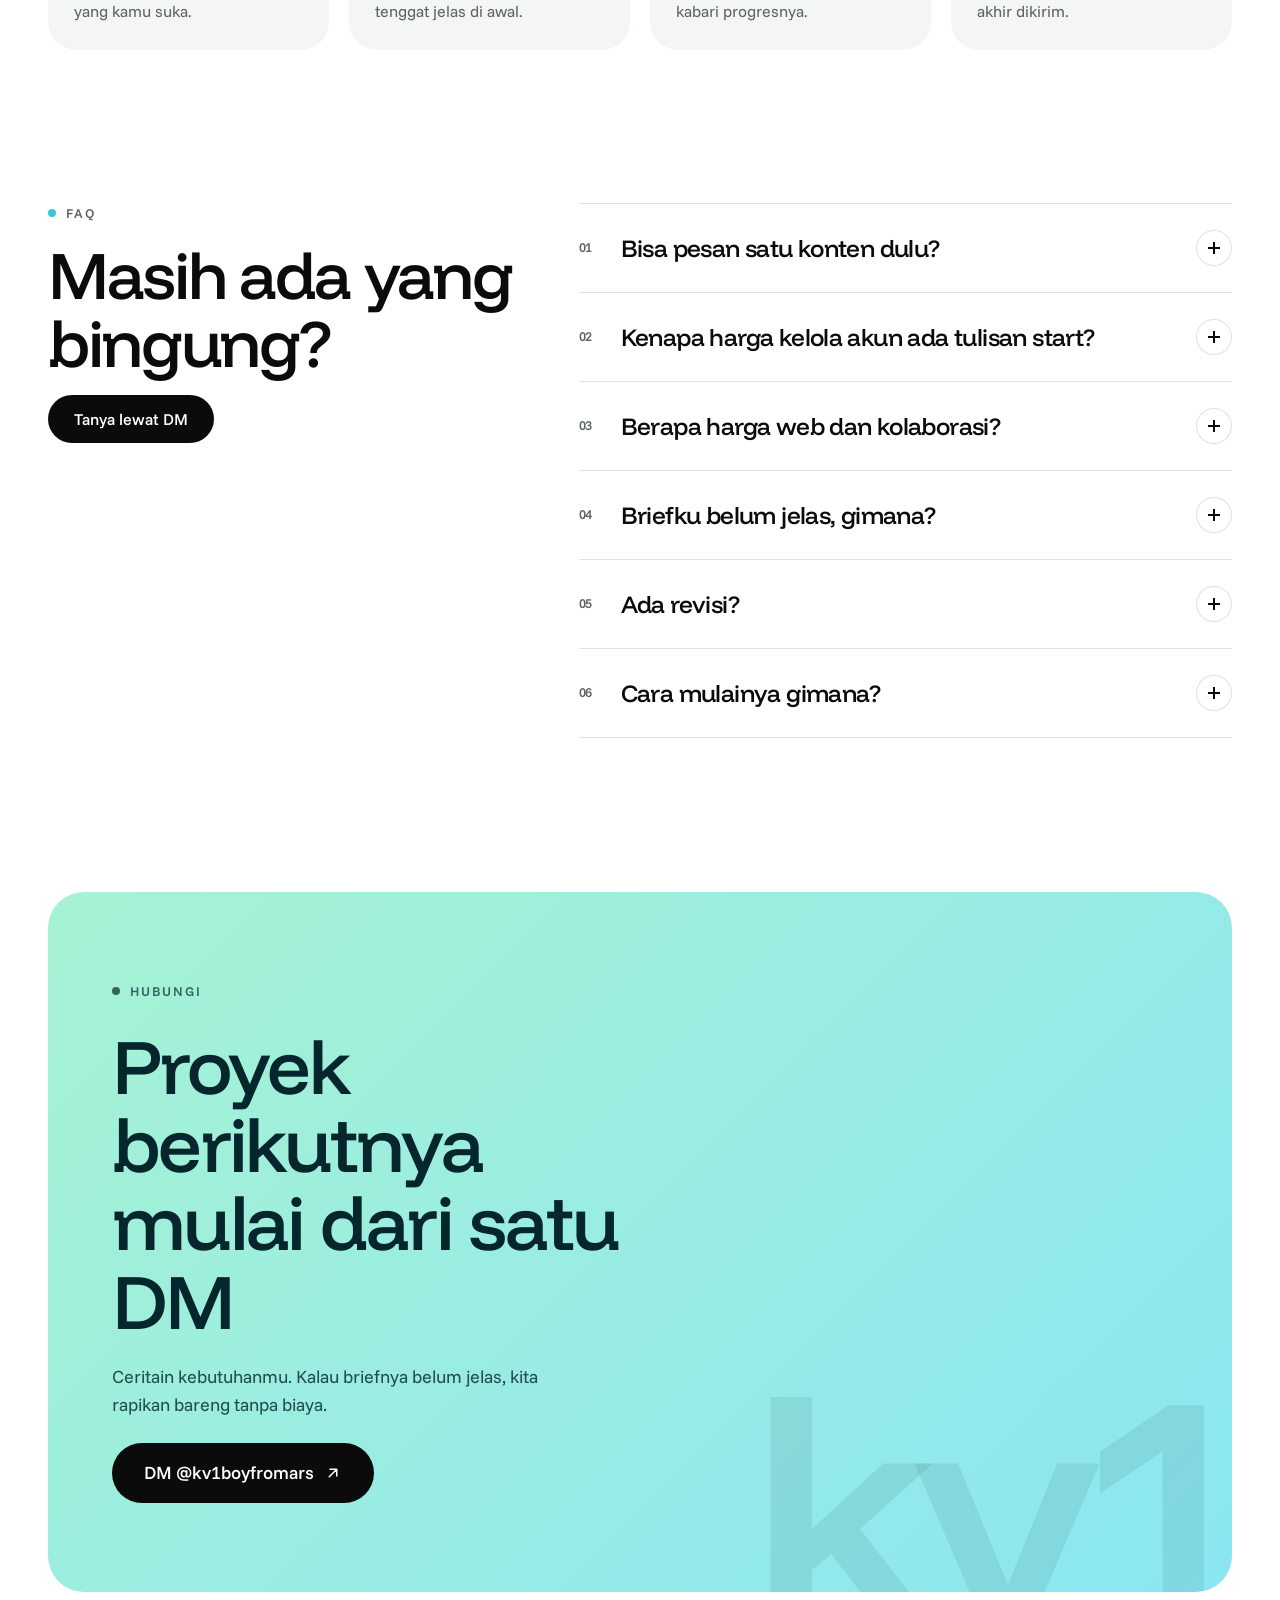
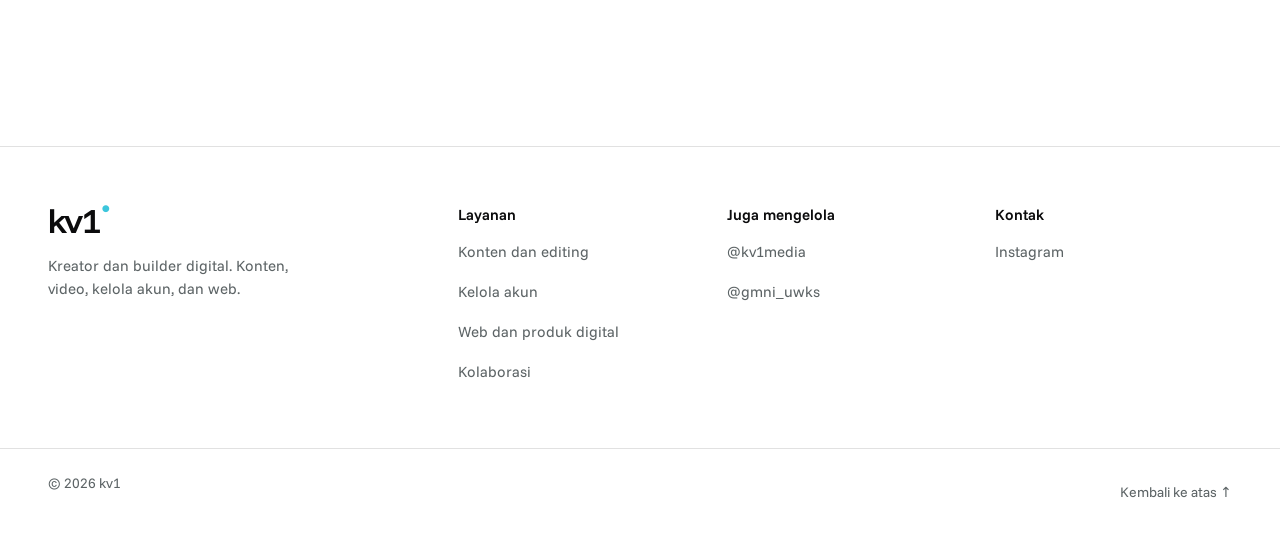
==== commit 2862e829: "Kalkulator dipindah ke atas Layanan dan dibuat lebih ringkas Co-Authored-By: Claude Sonnet 5.5 <nore" ====
--- a/index.html
+++ b/index.html
@@ -60,6 +60,48 @@
   <div class="arc" id="arc" aria-label="Contoh karya"></div>
 </section>
 
+<section id="hitung" class="sec">
+  <div class="wrap">
+    <div class="head">
+      <div class="label rv">Kalkulator</div>
+      <h2 class="h2 rv">Hitung paketmu sendiri</h2>
+    </div>
+    <div class="calc rv" id="calc">
+      <div class="calc-in">
+        <div class="cf">
+          <div class="cf-h"><label for="cN">Konten per bulan</label><output id="cNv" for="cN">8</output></div>
+          <input type="range" id="cN" min="1" max="30" value="8" aria-describedby="cNote">
+          <div class="cf-s" aria-hidden="true"><span>1</span><span>10</span><span>20</span><span>30</span></div>
+        </div>
+        <div class="cf">
+          <div class="cf-h"><span id="cMl">Seberapa jauh aku bantu</span></div>
+          <div class="seg" id="cMode" role="radiogroup" aria-labelledby="cMl">
+            <button type="button" role="radio" aria-checked="true" class="on" data-m="konten">Konten saja</button>
+            <button type="button" role="radio" aria-checked="false" data-m="strategi">Plus strategi</button>
+            <button type="button" role="radio" aria-checked="false" data-m="penuh">Semua urus</button>
+          </div>
+        </div>
+        <div class="cf">
+          <div class="cf-h"><span id="cFl">Format</span></div>
+          <div class="filters" id="cFmt" role="group" aria-labelledby="cFl">
+            <button type="button" class="chip on" aria-pressed="true" data-f="video">Video</button>
+            <button type="button" class="chip" aria-pressed="false" data-f="slide">Slide</button>
+            <button type="button" class="chip" aria-pressed="false" data-f="motion">Motion</button>
+          </div>
+        </div>
+      </div>
+      <div class="calc-out" aria-live="polite">
+        <div class="co-k" id="cKind">Paket konten</div>
+        <div class="co-p"><span class="co-rp">Rp</span><b id="cTotal">0</b><span class="co-u" id="cUnit">/bulan</span></div>
+        <div class="co-b" id="cBreak"></div>
+        <div class="co-save" id="cSave"></div>
+        <button type="button" class="pill co-btn" id="cGo">Salin &amp; buka DM</button>
+        <p class="co-n" id="cNote">Harga kelola akun adalah harga start. Final disepakati lewat DM.</p>
+      </div>
+    </div>
+  </div>
+</section>
+
 <section id="layanan" class="sec">
   <div class="wrap">
     <div class="head">
@@ -184,48 +226,6 @@
   </div>
 </section>
 
-<section id="hitung" class="sec">
-  <div class="wrap">
-    <div class="head">
-      <div class="label rv">Kalkulator</div>
-      <h2 class="h2 rv">Hitung paketmu sendiri</h2>
-    </div>
-    <div class="calc rv" id="calc">
-      <div class="calc-in">
-        <div class="cf">
-          <div class="cf-h"><label for="cN">Konten per bulan</label><output id="cNv" for="cN">8</output></div>
-          <input type="range" id="cN" min="1" max="30" value="8" aria-describedby="cNote">
-          <div class="cf-s" aria-hidden="true"><span>1</span><span>10</span><span>20</span><span>30</span></div>
-        </div>
-        <div class="cf">
-          <div class="cf-h"><span id="cMl">Seberapa jauh aku bantu</span></div>
-          <div class="seg" id="cMode" role="radiogroup" aria-labelledby="cMl">
-            <button type="button" role="radio" aria-checked="true" class="on" data-m="konten">Konten saja</button>
-            <button type="button" role="radio" aria-checked="false" data-m="strategi">Plus strategi</button>
-            <button type="button" role="radio" aria-checked="false" data-m="penuh">Semua urus</button>
-          </div>
-        </div>
-        <div class="cf">
-          <div class="cf-h"><span id="cFl">Format</span></div>
-          <div class="filters" id="cFmt" role="group" aria-labelledby="cFl">
-            <button type="button" class="chip on" aria-pressed="true" data-f="video">Video</button>
-            <button type="button" class="chip" aria-pressed="false" data-f="slide">Slide</button>
-            <button type="button" class="chip" aria-pressed="false" data-f="motion">Motion</button>
-          </div>
-        </div>
-      </div>
-      <div class="calc-out" aria-live="polite">
-        <div class="co-k" id="cKind">Paket konten</div>
-        <div class="co-p"><span class="co-rp">Rp</span><b id="cTotal">0</b><span class="co-u" id="cUnit">/bulan</span></div>
-        <div class="co-b" id="cBreak"></div>
-        <div class="co-save" id="cSave"></div>
-        <button type="button" class="pill co-btn" id="cGo">Salin &amp; buka DM</button>
-        <p class="co-n" id="cNote">Harga kelola akun adalah harga start. Final disepakati lewat DM.</p>
-      </div>
-    </div>
-  </div>
-</section>
-
 <section id="alur" class="sec">
   <div class="wrap">
     <div class="head">
--- a/styles.css
+++ b/styles.css
@@ -485,3 +485,21 @@
 .foot-bot a{display:inline-flex;align-items:center;min-height:40px}
 @media (max-width:420px){.seg button{font-size:12.5px;padding:0 2px}}
 @media (max-width:380px){.seg button{font-size:11.5px}}
+
+/* kalkulator: versi ringkas, tampil sebelum layanan */
+#hitung.sec{padding-top:clamp(56px,7vw,96px)}
+#hitung .head{margin-bottom:clamp(20px,3vw,32px);gap:12px}
+#hitung .h2{font-size:clamp(28px,3.6vw,46px);max-width:none}
+.calc{max-width:960px;border-radius:24px}
+.calc-in{padding:clamp(20px,2.6vw,30px);gap:22px}
+.cf-h{margin-bottom:10px;font-size:15px}
+.cf-h output{font-size:28px}
+.seg button{height:40px}
+.chip{height:38px;padding:0 16px;font-size:14px}
+.calc-out{padding:clamp(20px,2.6vw,30px);gap:10px}
+.co-p b{font-size:clamp(44px,5vw,66px)}
+.co-rp,.co-u{font-size:16px}
+.co-b{font-size:15px;min-height:2.6em}
+.co-btn{height:46px;font-size:15px}
+.co-n{font-size:12.5px}
+
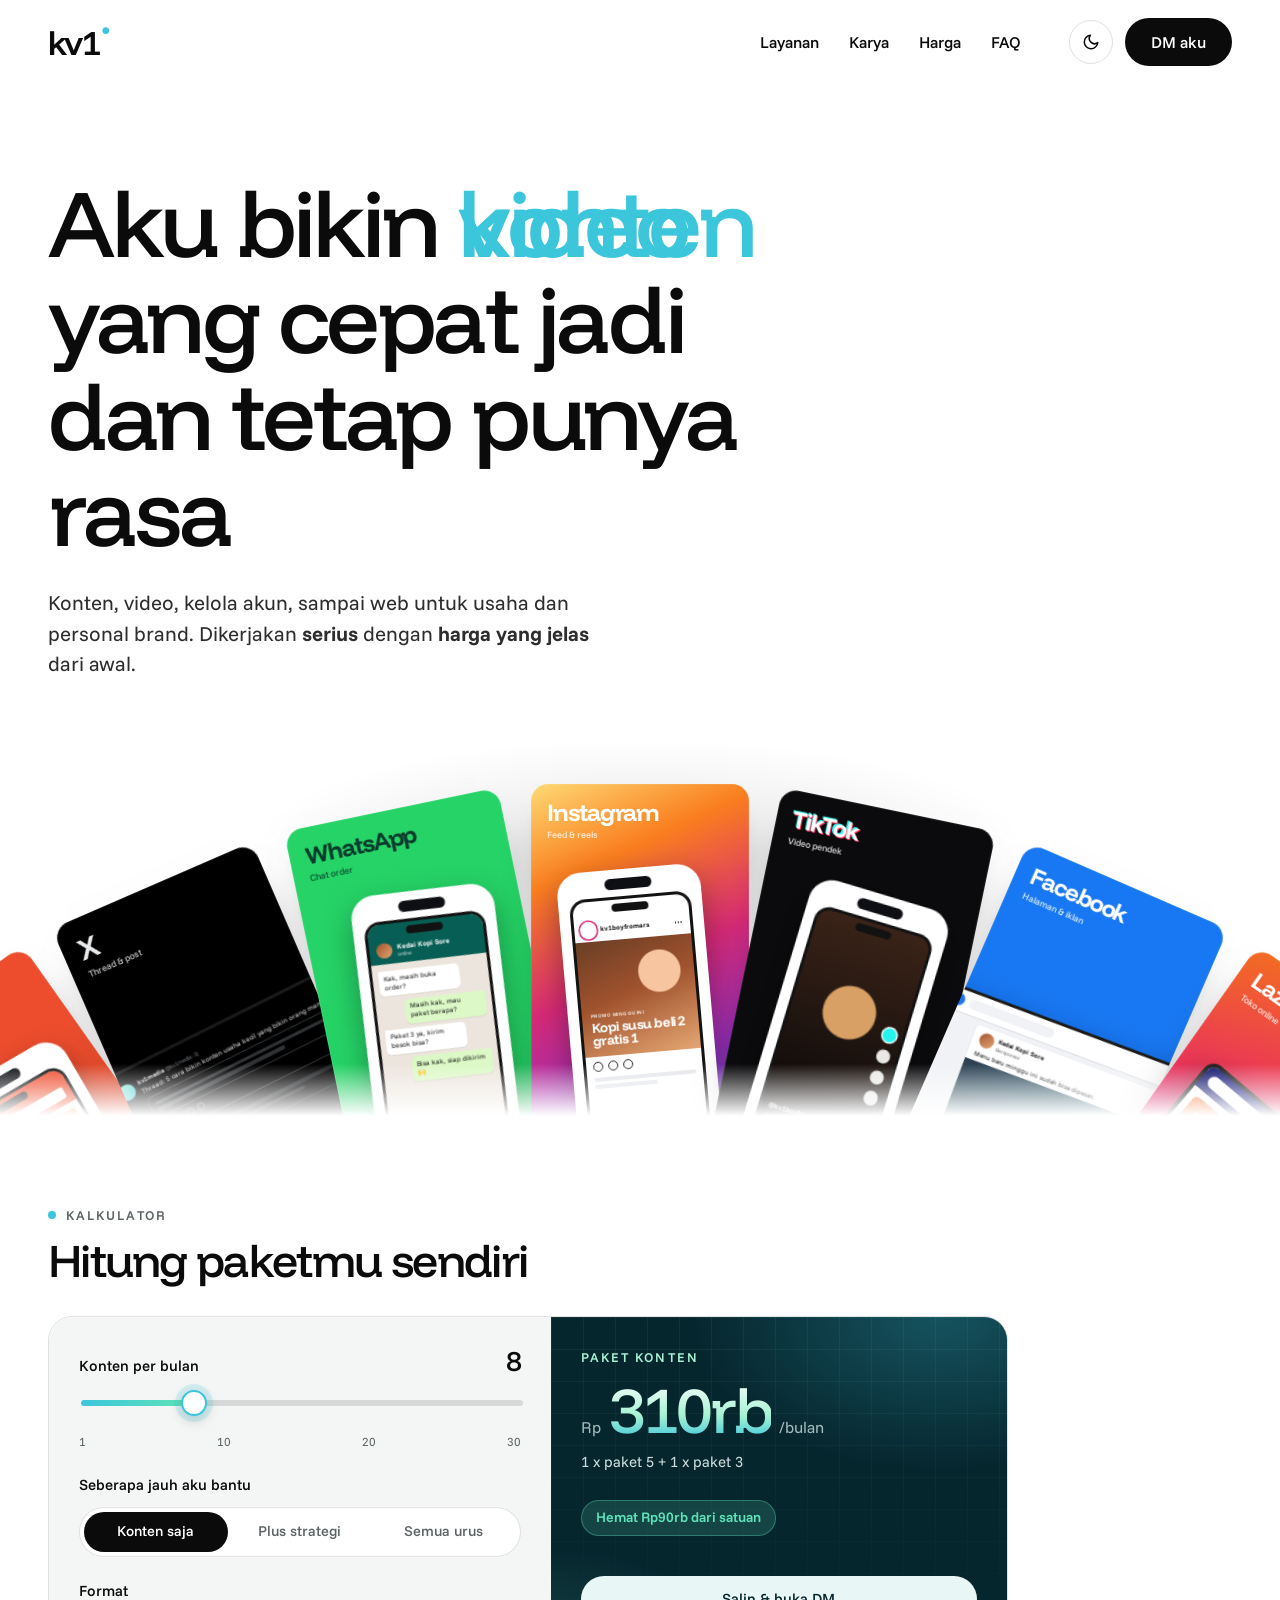
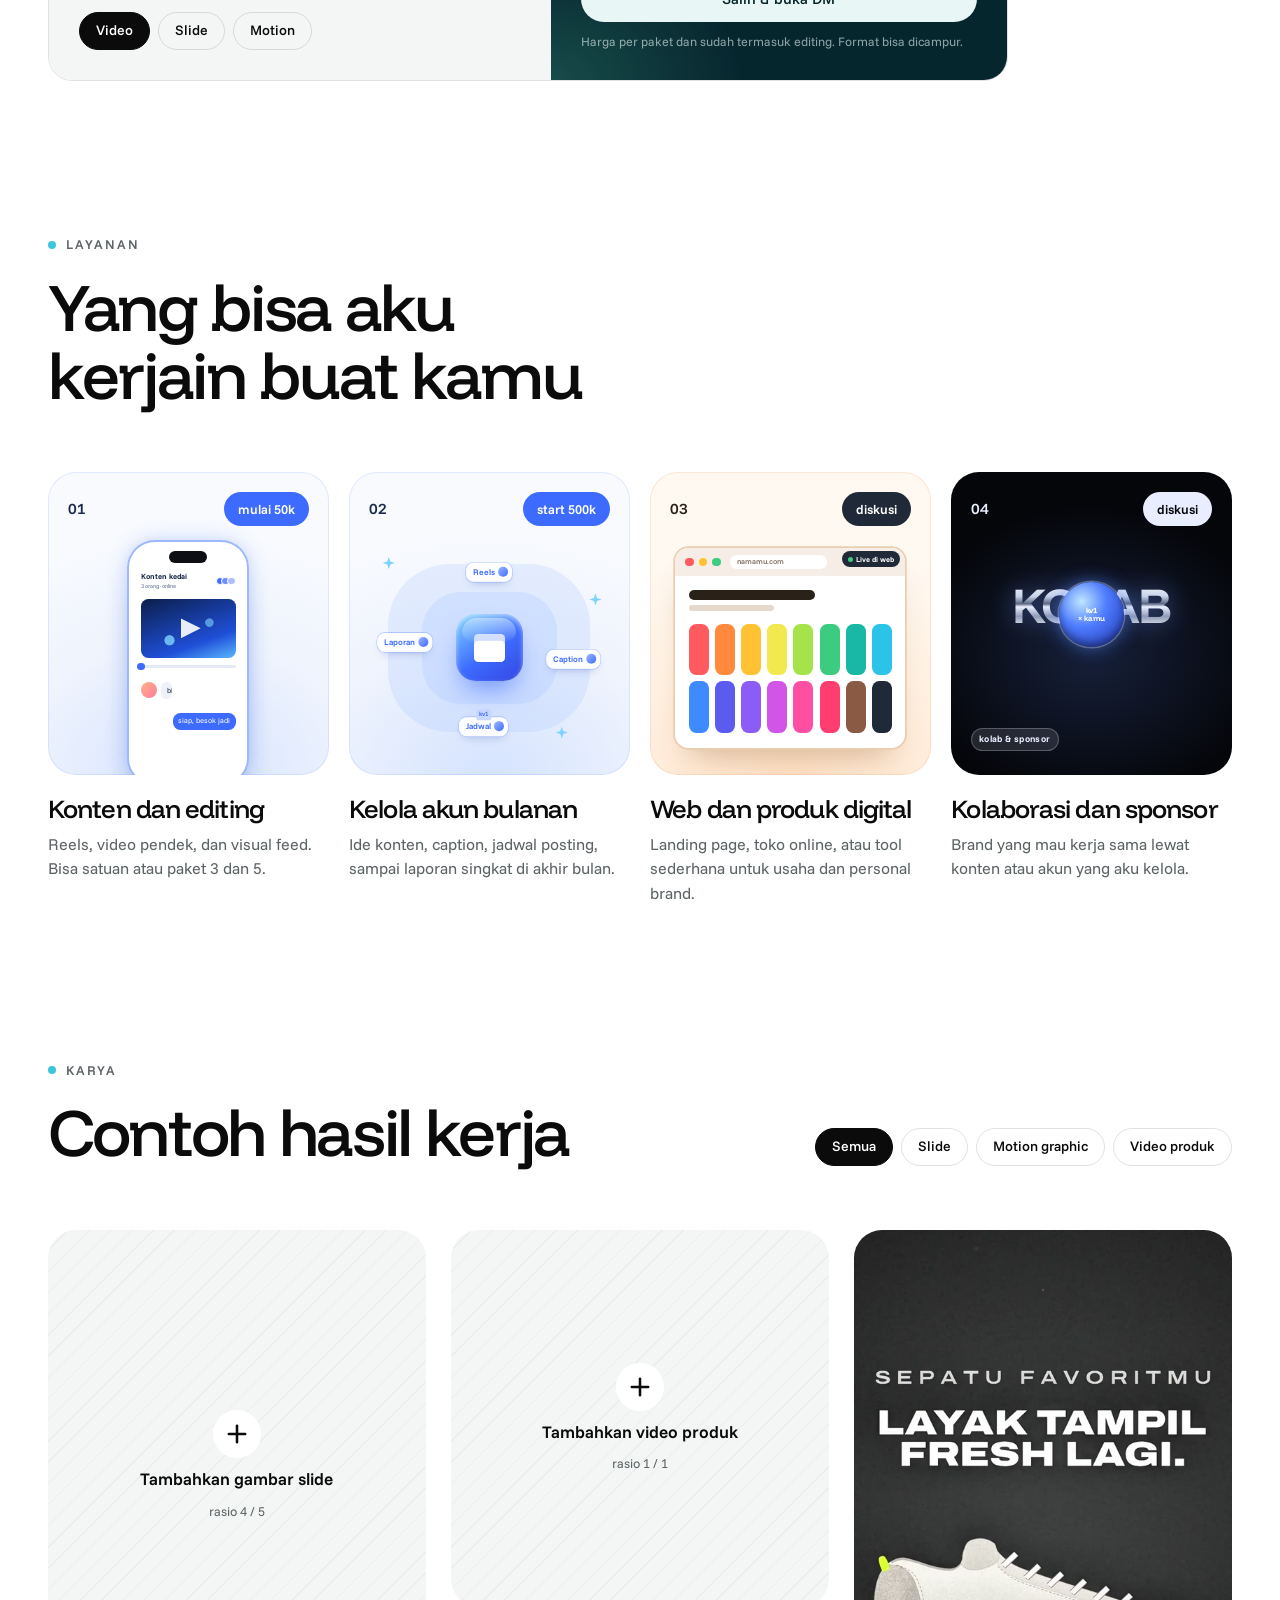
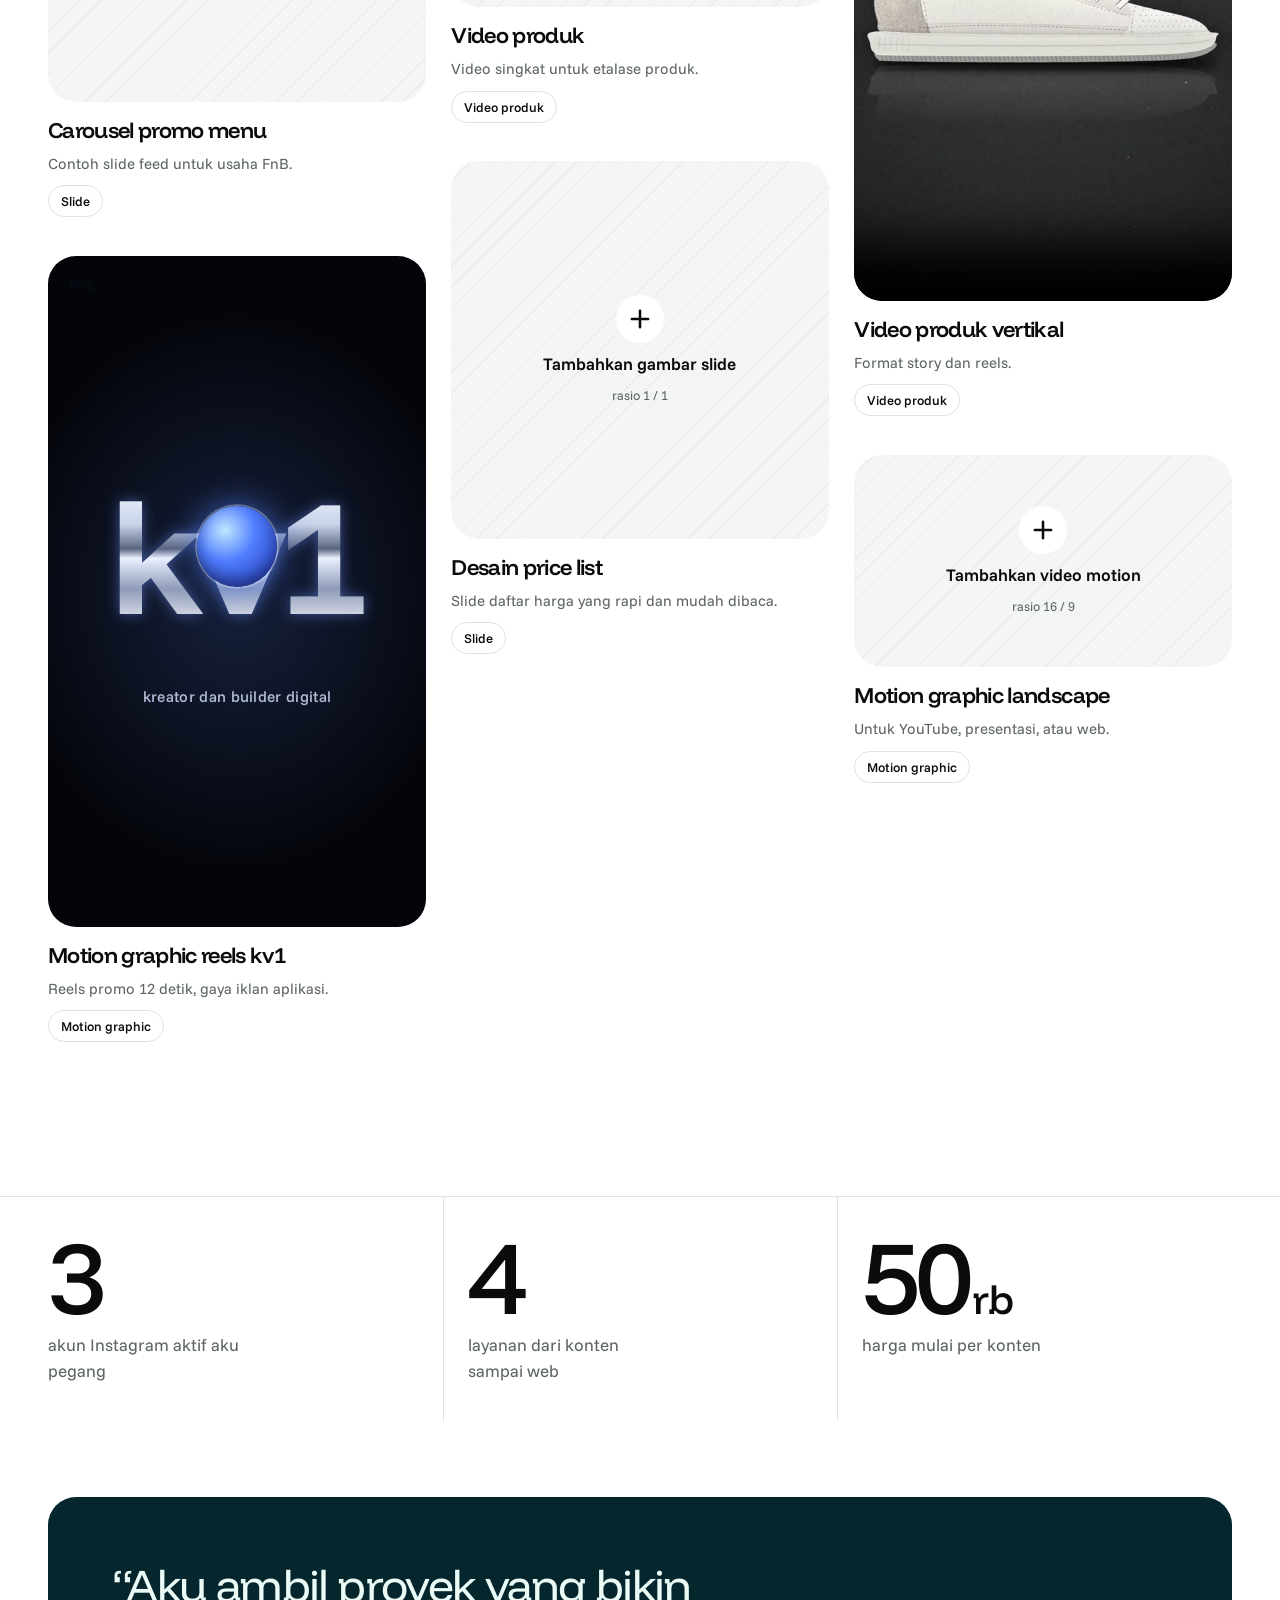
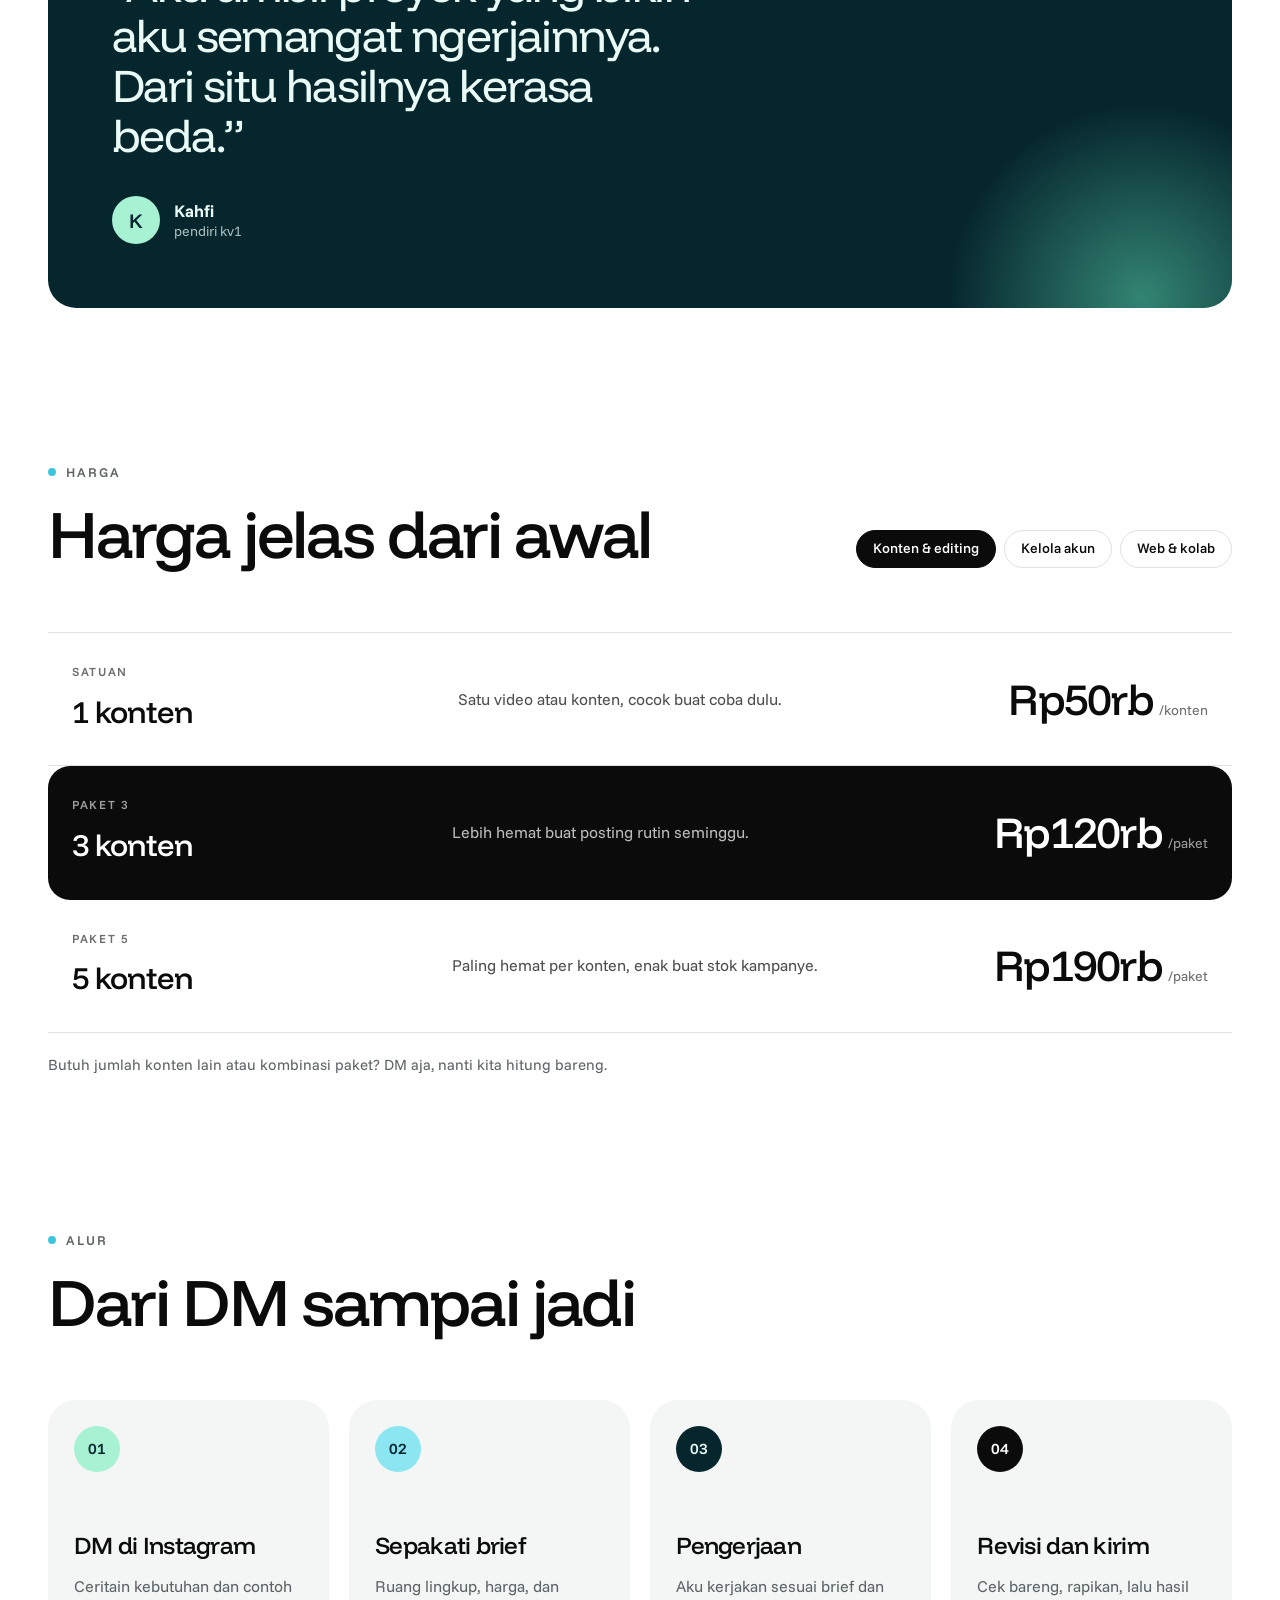
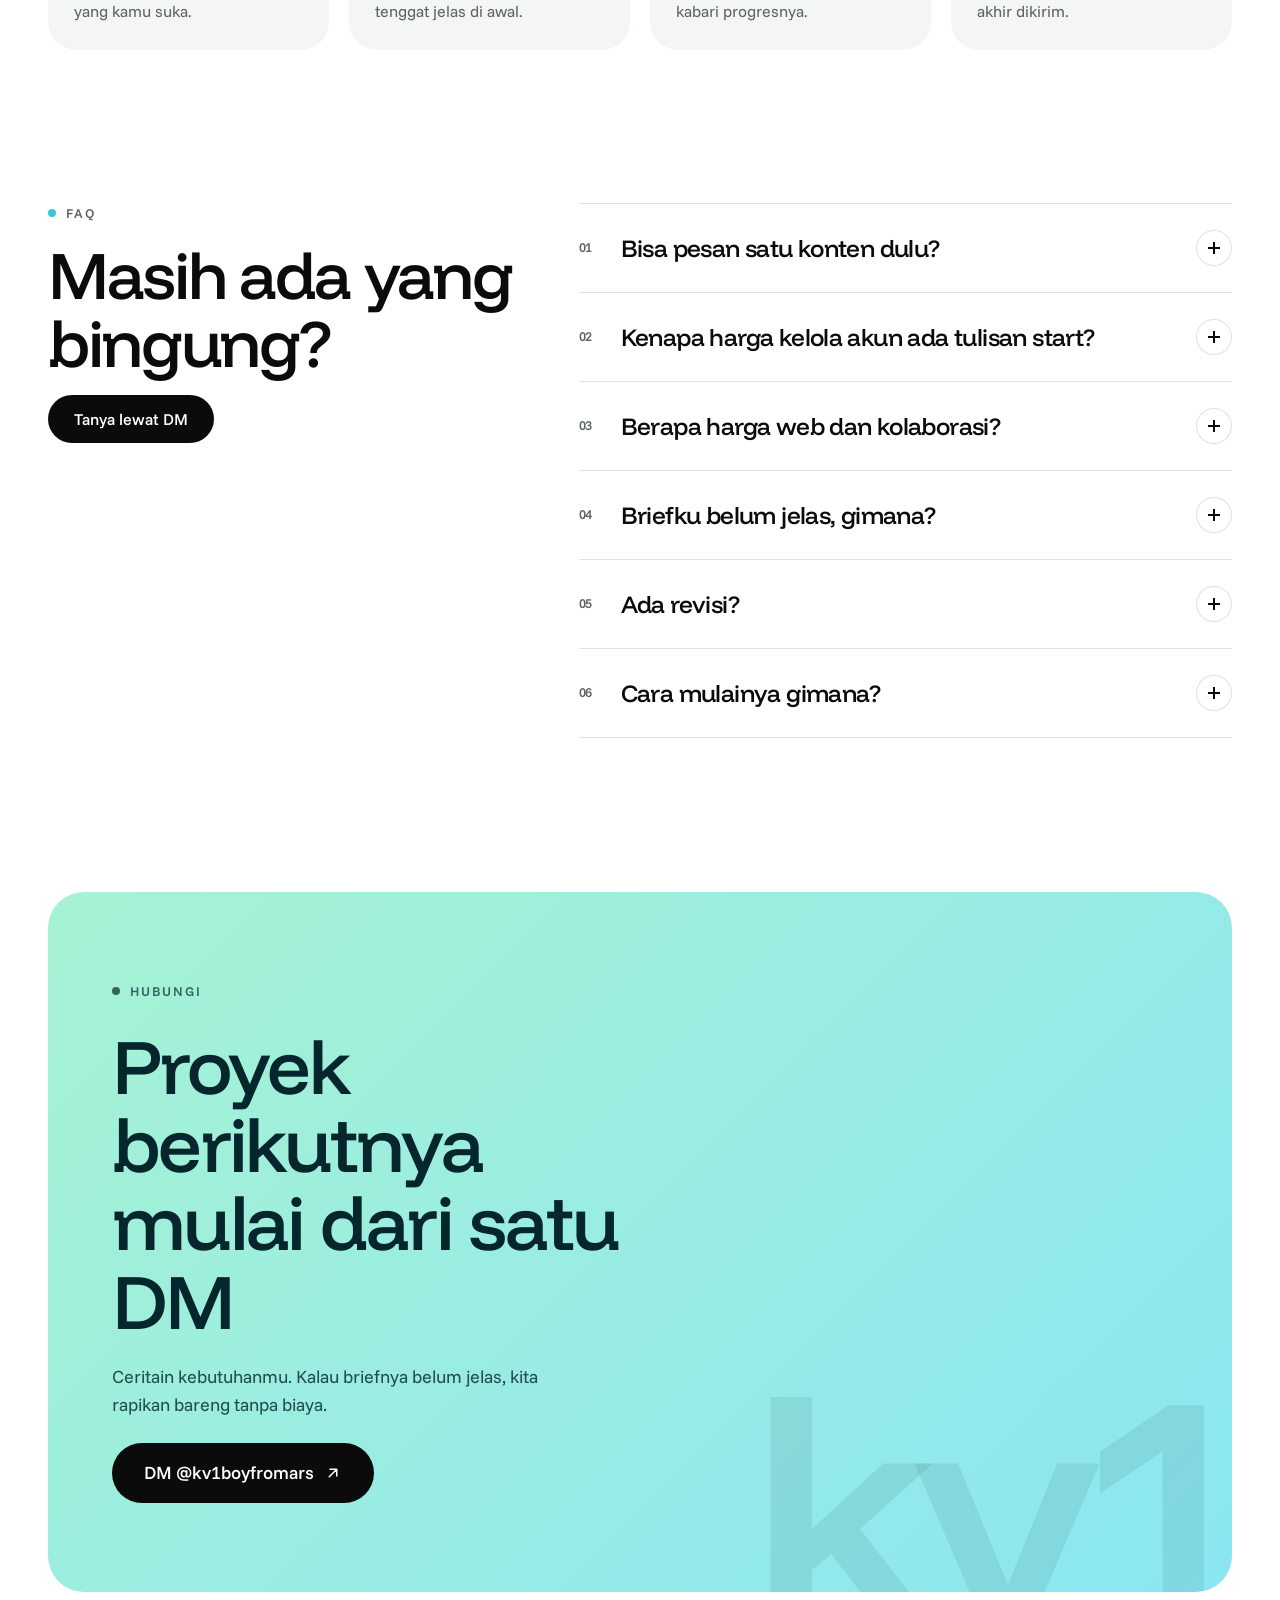
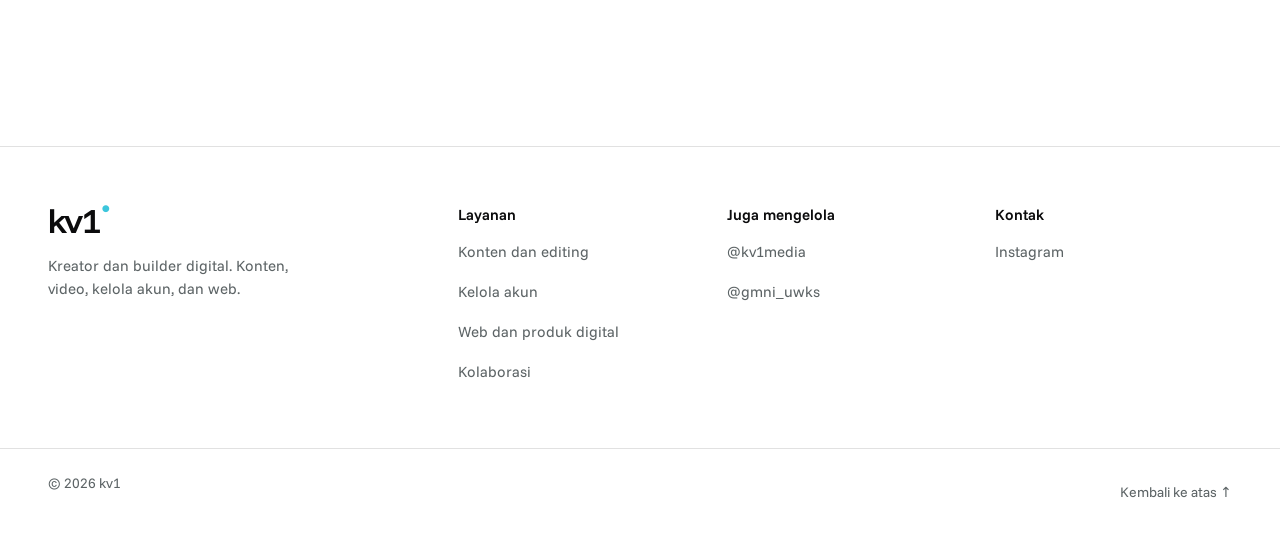
==== commit 53495692: "Kartu layanan 03: jendela web dengan palet 16 warna, latar krem Co-Authored-By: Claude Sonnet 5.5 <n" ====
--- a/index.html
+++ b/index.html
@@ -146,15 +146,17 @@
         <p>Ide konten, caption, jadwal posting, sampai laporan singkat di akhir bulan.</p>
       </article>
       <article class="svc rv">
-        <div class="svc-v mg mg-light" aria-hidden="true">
+        <div class="svc-v mg mg-warm" aria-hidden="true">
           <div class="svc-top"><span>03</span><div class="svc-chip">diskusi</div></div>
           <div class="mg-stage">
-            <div class="tun"><div class="box">
-              <div class="wall t"><i></i><i></i><i></i></div>
-              <div class="wall b"><i></i><i></i><i></i></div>
-              <div class="wall l"><i></i><i></i><i></i></div>
-              <div class="wall r"><i></i><i></i><i></i></div>
-            </div><div class="tun-t">Live di web</div></div>
+            <div class="bw">
+              <div class="bw-bar"><b></b><b></b><b></b><span>namamu.com</span></div>
+              <div class="bw-body">
+                <div class="bw-hero"><u></u><u></u></div>
+                <div class="bw-pal"><i style="--c:#FF5A5F;--k:0"></i><i style="--c:#FF8A3D;--k:1"></i><i style="--c:#FFC233;--k:2"></i><i style="--c:#F2E94E;--k:3"></i><i style="--c:#A6E34B;--k:4"></i><i style="--c:#3CCB7F;--k:5"></i><i style="--c:#19B8A6;--k:6"></i><i style="--c:#2BC4E8;--k:7"></i><i style="--c:#3D8BFF;--k:8"></i><i style="--c:#5B5BF0;--k:9"></i><i style="--c:#8B5CF6;--k:10"></i><i style="--c:#D156E8;--k:11"></i><i style="--c:#FF4FA3;--k:12"></i><i style="--c:#FF3D6E;--k:13"></i><i style="--c:#8A5A44;--k:14"></i><i style="--c:#1F2937;--k:15"></i></div>
+              </div>
+              <div class="bw-live"><s></s>Live di web</div>
+            </div>
           </div>
         </div>
         <h3>Web dan produk digital</h3>
--- a/styles.css
+++ b/styles.css
@@ -270,19 +270,6 @@
 @keyframes counter{from{transform:translate(-50%,-50%) rotate(0)}to{transform:translate(-50%,-50%) rotate(-360deg)}}
 
 /* 03 lorong 3D berisi halaman web */
-.tun{position:absolute;inset:14% 0 0;perspective:16em;perspective-origin:50% 50%;overflow:hidden}
-.box{position:absolute;left:12%;right:12%;top:8%;bottom:8%;transform-style:preserve-3d;animation:tunnel 8s var(--e) infinite}
-@keyframes tunnel{0%,100%{transform:rotateZ(-8deg) translateZ(-2em)}50%{transform:rotateZ(8deg) translateZ(2em)}}
-.wall{position:absolute;background:#fff;border-radius:.8em;box-shadow:0 0 0 .14em var(--rim),0 0 1em var(--glow);padding:.6em;overflow:hidden}
-.wall.t{left:0;right:0;top:0;height:120%;transform-origin:top;transform:rotateX(-90deg)}
-.wall.b{left:0;right:0;bottom:0;height:120%;transform-origin:bottom;transform:rotateX(90deg)}
-.wall.l{top:0;bottom:0;left:0;width:120%;transform-origin:left;transform:rotateY(90deg)}
-.wall.r{top:0;bottom:0;right:0;width:120%;transform-origin:right;transform:rotateY(-90deg)}
-.wall i{display:block;height:.5em;border-radius:1em;background:#DCE5F7;margin:.35em 0}
-.wall i:first-child{width:40%;background:var(--blue)}
-.wall i:nth-child(2){width:80%;height:1em;background:linear-gradient(90deg,#0B1E4A,#3D6BFF)}
-.wall i:nth-child(3){width:60%}
-.tun-t{position:absolute;left:0;right:0;top:50%;transform:translateY(-50%);text-align:center;font-family:var(--display);font-weight:600;font-size:1.45em;letter-spacing:-.03em;color:var(--blue);animation:breathe 4s var(--e) infinite}
 @keyframes breathe{0%,100%{transform:translateY(-50%) scale(.96);opacity:.75}50%{transform:translateY(-50%) scale(1.04);opacity:1}}
 
 /* 04 teks chrome + koin mengilap */
@@ -503,3 +490,25 @@
 .co-btn{height:46px;font-size:15px}
 .co-n{font-size:12.5px}
 
+/* 03 jendela web + palet 16 warna */
+.mg-warm{--c:radial-gradient(110% 80% at 50% 100%,#FFE1C4 0%,#FFF0E1 55%,#FFF9F2 100%);--fg:#2A2118;--chip:#1F2937;--chip-ink:#fff;--rim:#EBCDB0;--glow:rgba(255,138,61,.22);box-shadow:inset 0 0 0 1px rgba(235,160,100,.22)}
+.bw{position:absolute;left:9%;right:9%;top:25%;bottom:9%;display:flex;flex-direction:column;border-radius:1.1em;background:#fff;box-shadow:0 0 0 .14em var(--rim),0 1.6em 2.4em -1.2em rgba(120,70,20,.35);overflow:hidden;animation:bwfloat 6s var(--e) infinite}
+@keyframes bwfloat{0%,100%{transform:translateY(1.5%)}50%{transform:translateY(-1.5%)}}
+.bw-bar{display:flex;align-items:center;gap:.4em;height:2.3em;padding:0 .8em;background:#F6EEE6}
+.bw-bar b{width:.7em;height:.7em;border-radius:50%;background:#FF5A5F}
+.bw-bar b:nth-child(2){background:#FFC233}
+.bw-bar b:nth-child(3){background:#3CCB7F}
+.bw-bar span{margin-left:.6em;flex:1;max-width:46%;padding:.2em .8em;border-radius:1em;background:#fff;font-size:.62em;font-weight:600;color:#8A7766}
+.bw-body{flex:1;display:flex;flex-direction:column;gap:1em;padding:1.1em 1.1em 1.2em;min-height:0}
+.bw-hero{display:flex;flex-direction:column;gap:.45em}
+.bw-hero u{display:block;height:.8em;width:62%;border-radius:1em;background:#2A2118;text-decoration:none}
+.bw-hero u+u{height:.5em;width:42%;background:#E6D8CA}
+.bw-pal{flex:1;min-height:0;display:grid;grid-template-columns:repeat(8,1fr);grid-template-rows:repeat(2,1fr);gap:.5em}
+.bw-pal i{border-radius:.6em;background:var(--c);animation:swpop 8s var(--e) infinite backwards;animation-delay:calc(var(--k) * .09s)}
+@keyframes swpop{0%,4%{transform:scale(0);opacity:0}12%{transform:scale(1.12);opacity:1}17%,84%{transform:scale(1);opacity:1}94%,100%{transform:scale(0);opacity:0}}
+.bw-live{position:absolute;top:.5em;right:.7em;display:flex;align-items:center;gap:.4em;padding:.3em .8em;border-radius:2em;background:#1F2937;color:#fff;font-size:.6em;font-weight:700;white-space:nowrap;animation:bwlive 8s var(--e) infinite}
+.bw-live s{width:.7em;height:.7em;border-radius:50%;background:#3CCB7F;box-shadow:0 0 0 0 rgba(60,203,127,.6);animation:livedot 1.6s ease-out infinite}
+@keyframes bwlive{0%,30%{opacity:0;transform:scale(.8)}38%,84%{opacity:1;transform:none}94%,100%{opacity:0;transform:scale(.8)}}
+@keyframes livedot{to{box-shadow:0 0 0 .7em rgba(60,203,127,0)}}
+@media (prefers-reduced-motion:reduce){.bw,.bw-pal i,.bw-live,.bw-live s{animation:none}}
+
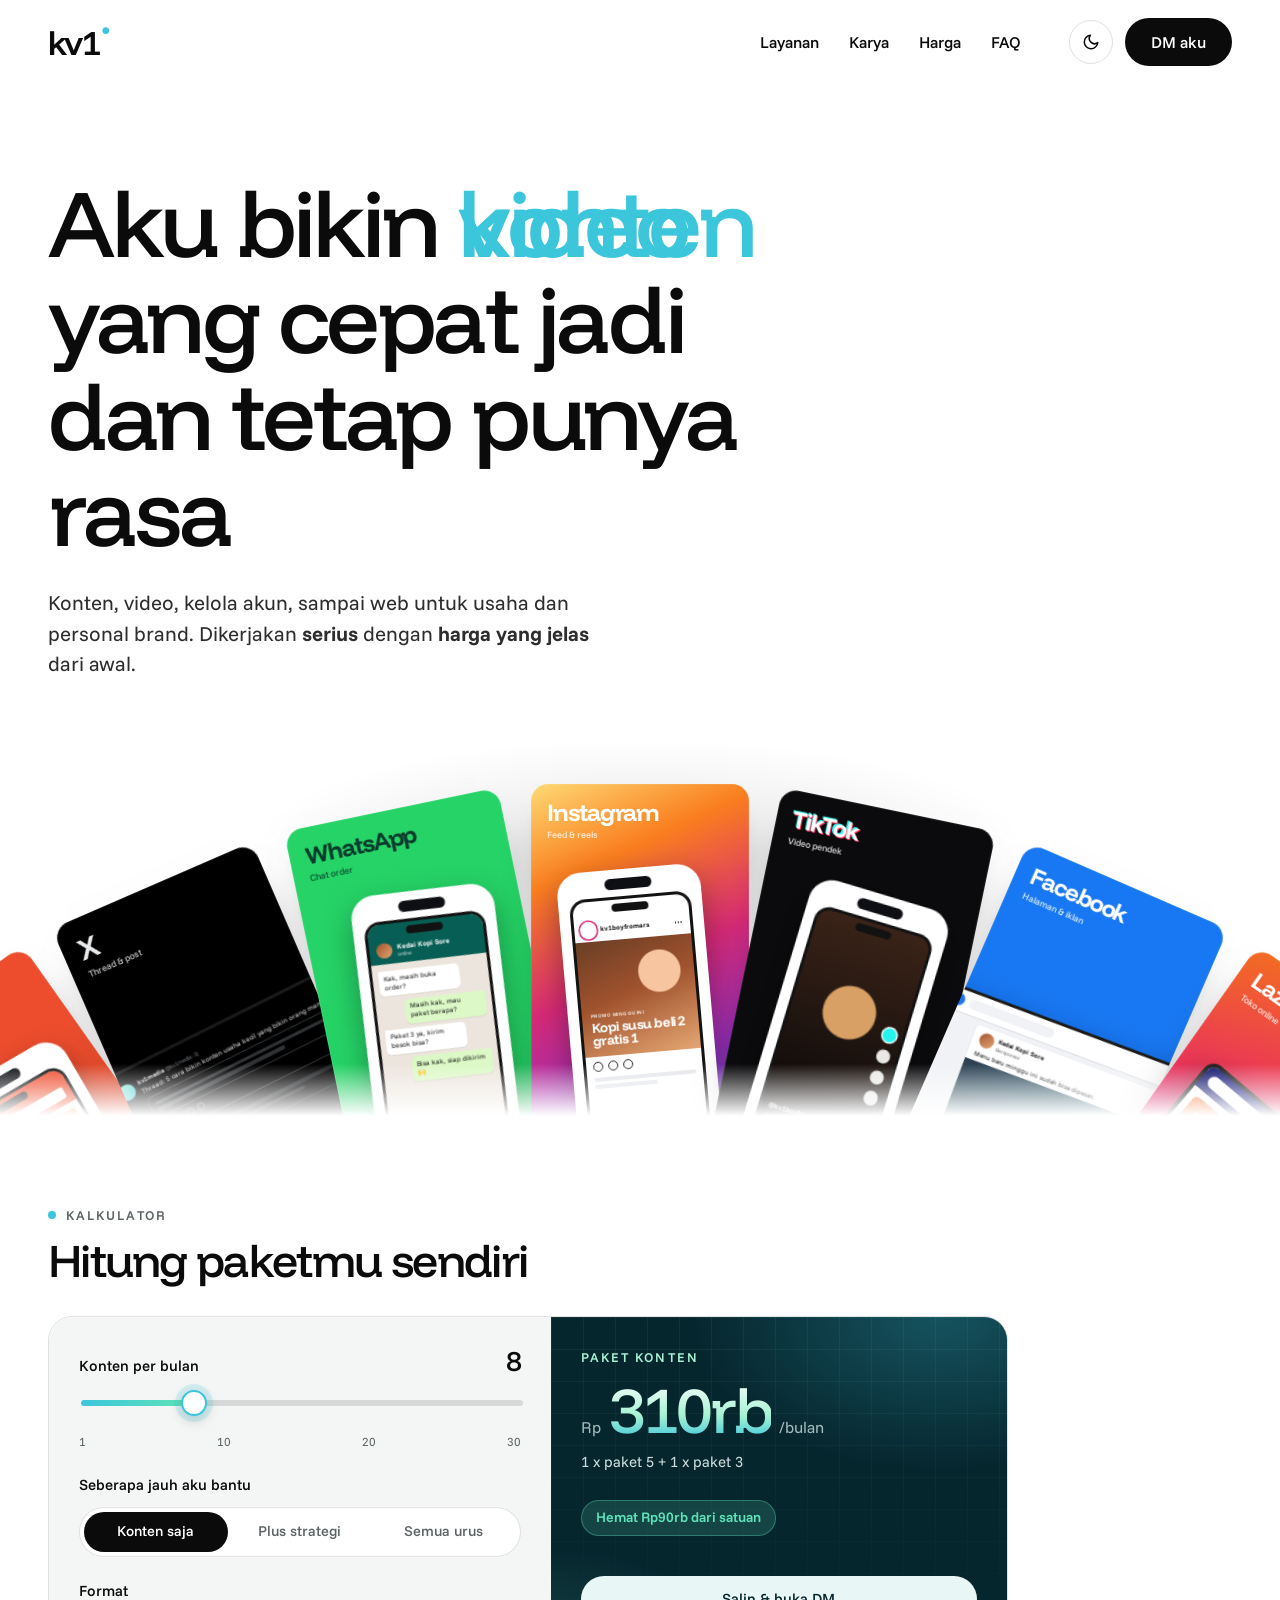
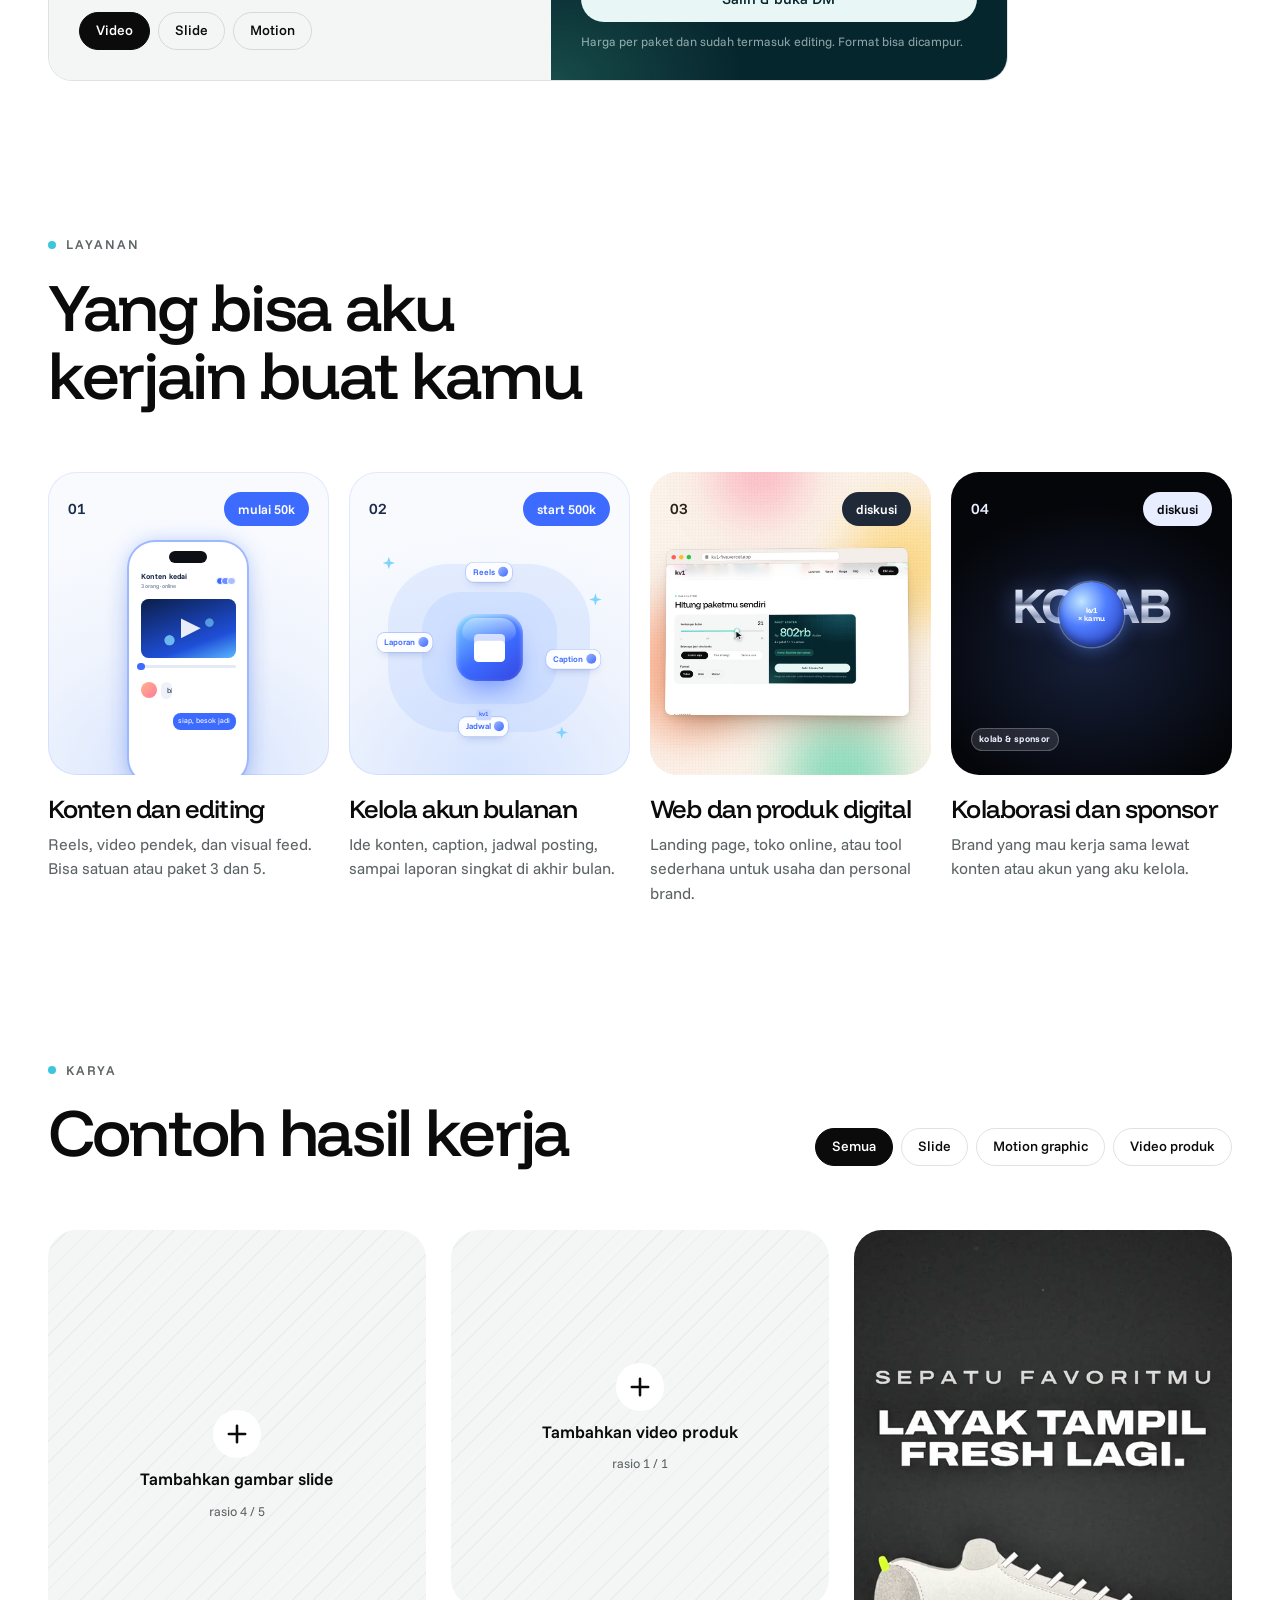
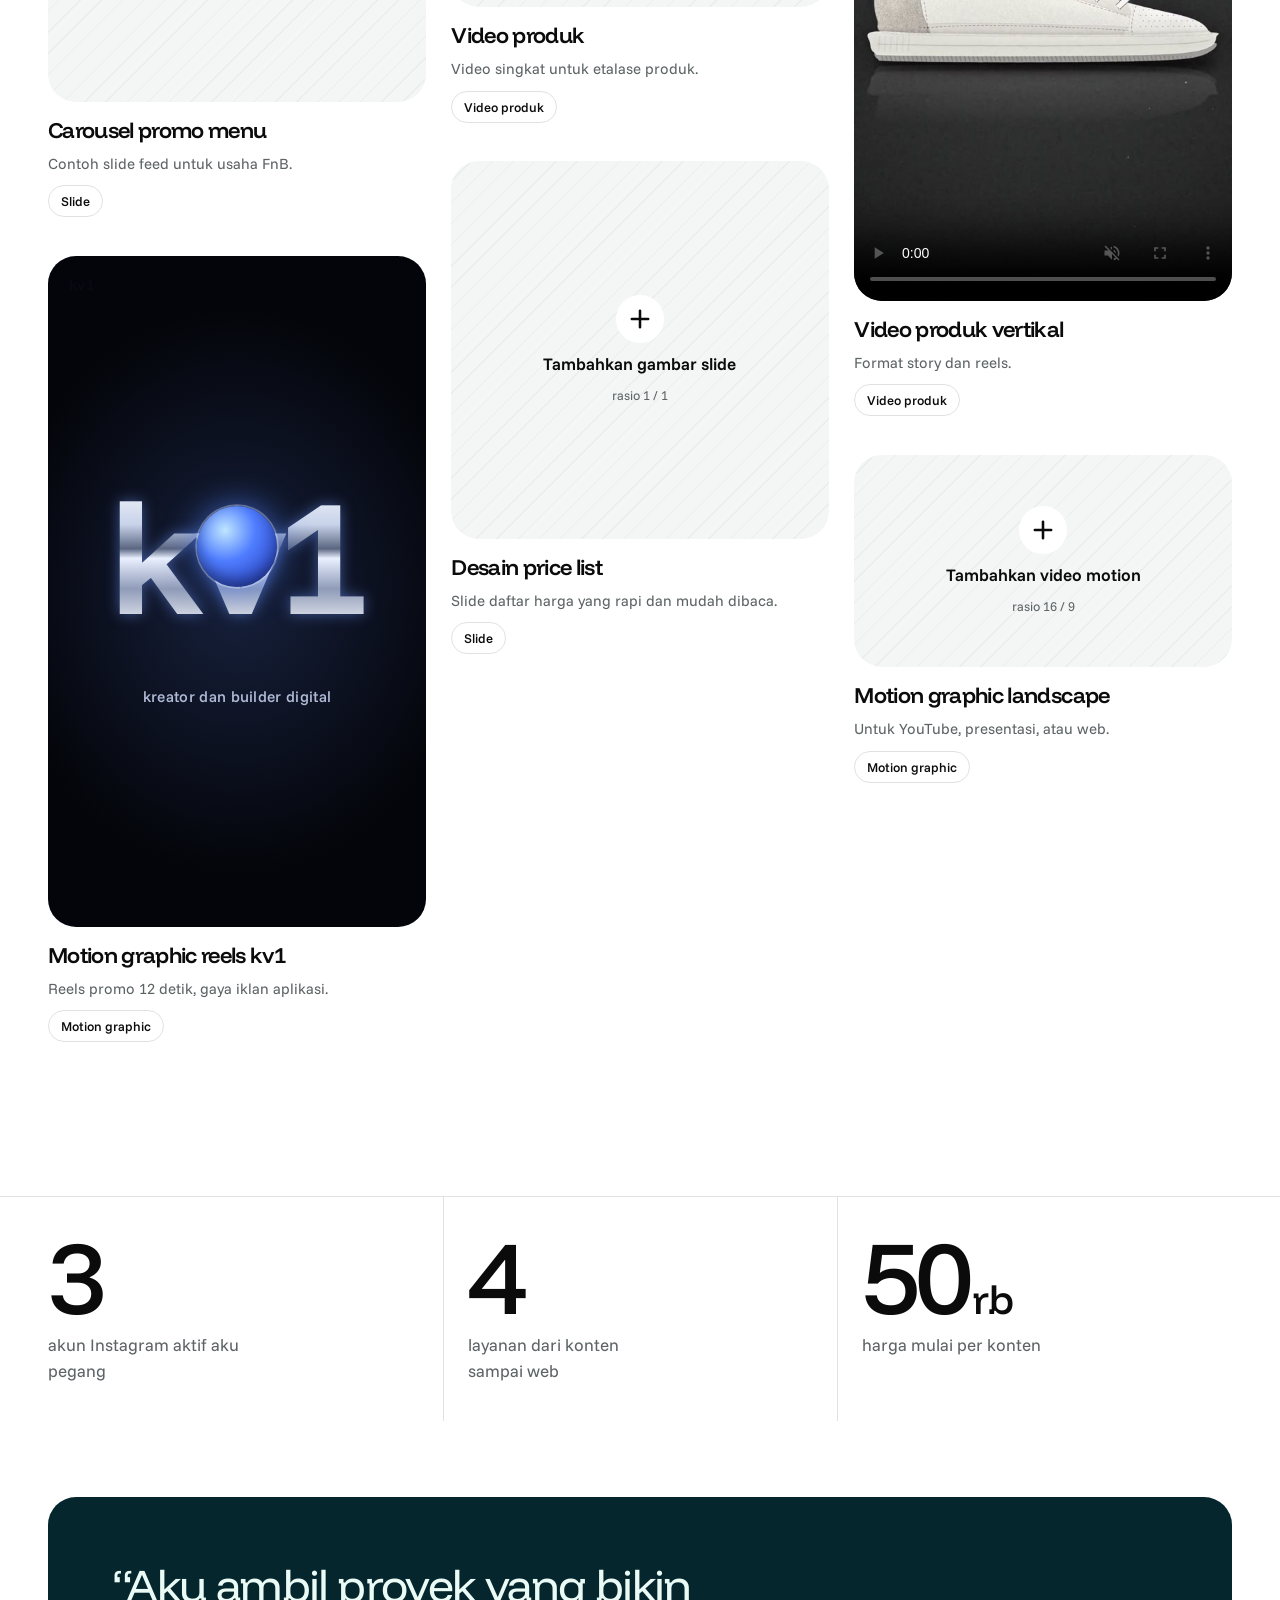
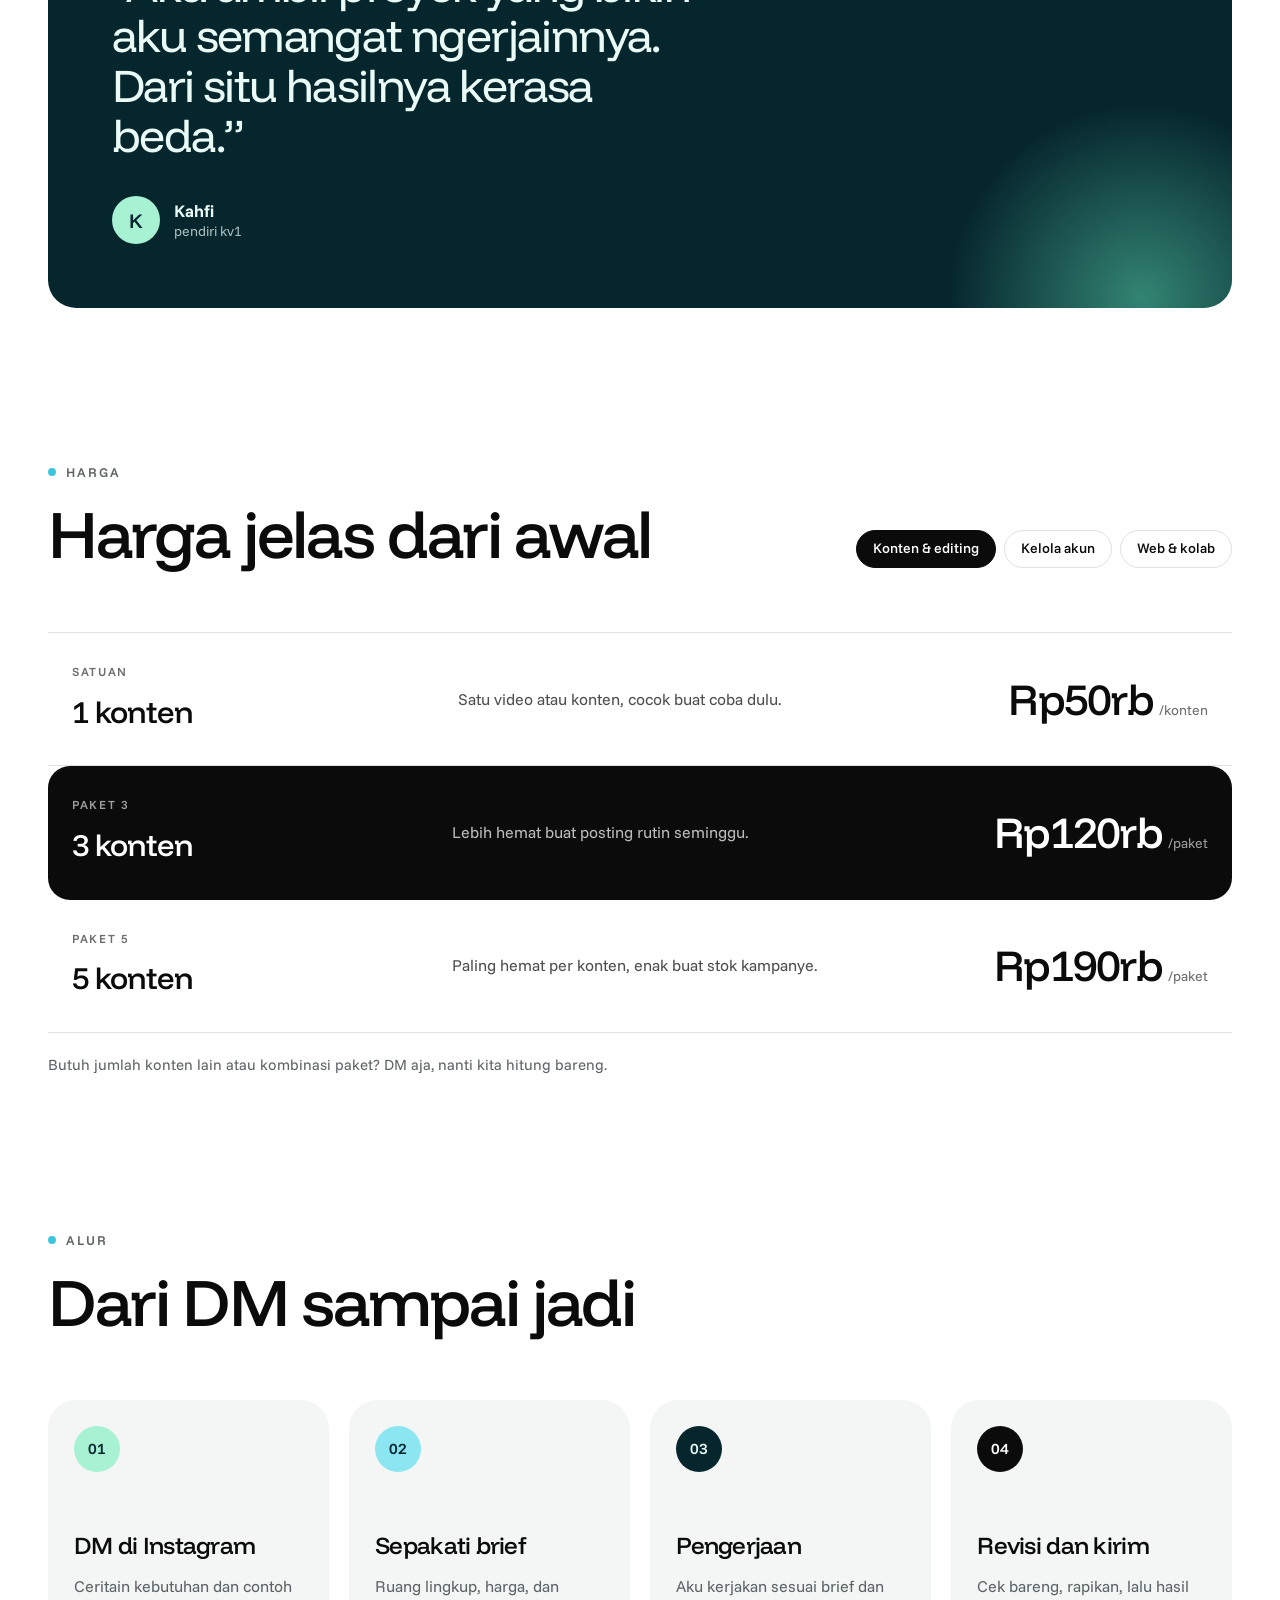
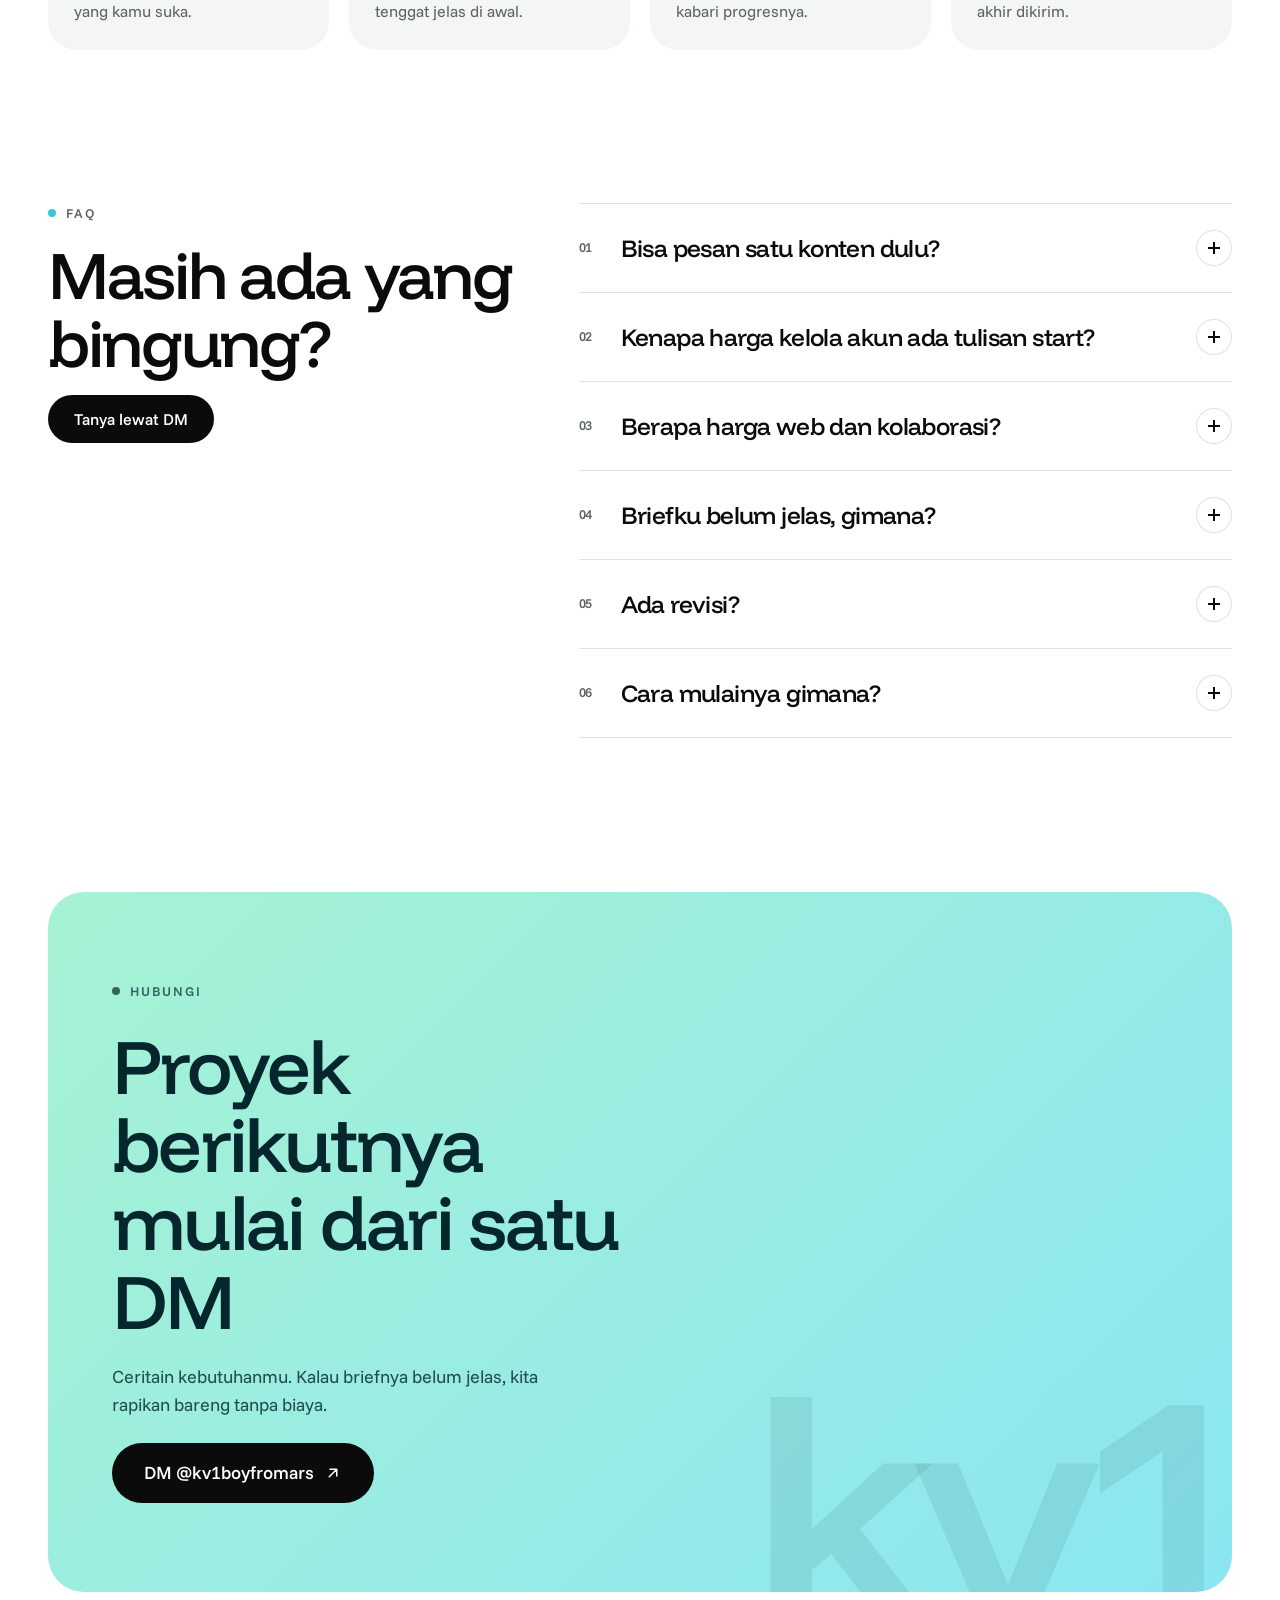
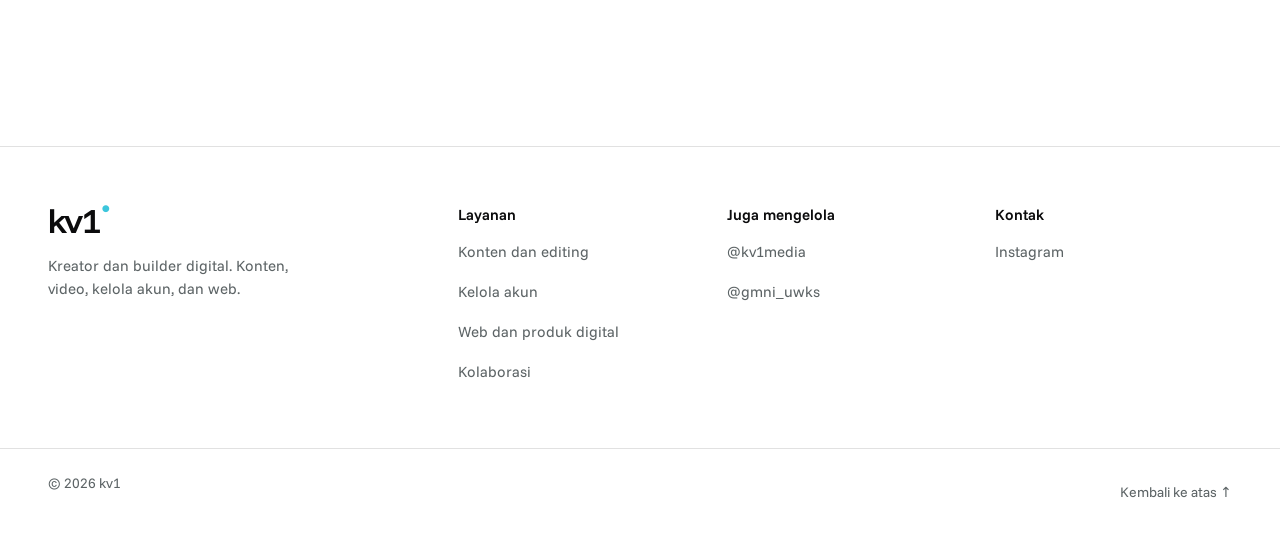
==== commit f971b9e1: "Kartu layanan 03: video motion 10 detik situs kv1 di browser dan HP Co-Authored-By: Claude Opus 5.5 " ====
--- a/index.html
+++ b/index.html
@@ -149,14 +149,7 @@
         <div class="svc-v mg mg-warm" aria-hidden="true">
           <div class="svc-top"><span>03</span><div class="svc-chip">diskusi</div></div>
           <div class="mg-stage">
-            <div class="bw">
-              <div class="bw-bar"><b></b><b></b><b></b><span>namamu.com</span></div>
-              <div class="bw-body">
-                <div class="bw-hero"><u></u><u></u></div>
-                <div class="bw-pal"><i style="--c:#FF5A5F;--k:0"></i><i style="--c:#FF8A3D;--k:1"></i><i style="--c:#FFC233;--k:2"></i><i style="--c:#F2E94E;--k:3"></i><i style="--c:#A6E34B;--k:4"></i><i style="--c:#3CCB7F;--k:5"></i><i style="--c:#19B8A6;--k:6"></i><i style="--c:#2BC4E8;--k:7"></i><i style="--c:#3D8BFF;--k:8"></i><i style="--c:#5B5BF0;--k:9"></i><i style="--c:#8B5CF6;--k:10"></i><i style="--c:#D156E8;--k:11"></i><i style="--c:#FF4FA3;--k:12"></i><i style="--c:#FF3D6E;--k:13"></i><i style="--c:#8A5A44;--k:14"></i><i style="--c:#1F2937;--k:15"></i></div>
-              </div>
-              <div class="bw-live"><s></s>Live di web</div>
-            </div>
+            <video class="mg-vid" src="motion/web.mp4" poster="motion/web-poster.jpg" muted loop playsinline preload="metadata"></video>
           </div>
         </div>
         <h3>Web dan produk digital</h3>
--- a/styles.css
+++ b/styles.css
@@ -490,25 +490,7 @@
 .co-btn{height:46px;font-size:15px}
 .co-n{font-size:12.5px}
 
-/* 03 jendela web + palet 16 warna */
 .mg-warm{--c:radial-gradient(110% 80% at 50% 100%,#FFE1C4 0%,#FFF0E1 55%,#FFF9F2 100%);--fg:#2A2118;--chip:#1F2937;--chip-ink:#fff;--rim:#EBCDB0;--glow:rgba(255,138,61,.22);box-shadow:inset 0 0 0 1px rgba(235,160,100,.22)}
-.bw{position:absolute;left:9%;right:9%;top:25%;bottom:9%;display:flex;flex-direction:column;border-radius:1.1em;background:#fff;box-shadow:0 0 0 .14em var(--rim),0 1.6em 2.4em -1.2em rgba(120,70,20,.35);overflow:hidden;animation:bwfloat 6s var(--e) infinite}
-@keyframes bwfloat{0%,100%{transform:translateY(1.5%)}50%{transform:translateY(-1.5%)}}
-.bw-bar{display:flex;align-items:center;gap:.4em;height:2.3em;padding:0 .8em;background:#F6EEE6}
-.bw-bar b{width:.7em;height:.7em;border-radius:50%;background:#FF5A5F}
-.bw-bar b:nth-child(2){background:#FFC233}
-.bw-bar b:nth-child(3){background:#3CCB7F}
-.bw-bar span{margin-left:.6em;flex:1;max-width:46%;padding:.2em .8em;border-radius:1em;background:#fff;font-size:.62em;font-weight:600;color:#8A7766}
-.bw-body{flex:1;display:flex;flex-direction:column;gap:1em;padding:1.1em 1.1em 1.2em;min-height:0}
-.bw-hero{display:flex;flex-direction:column;gap:.45em}
-.bw-hero u{display:block;height:.8em;width:62%;border-radius:1em;background:#2A2118;text-decoration:none}
-.bw-hero u+u{height:.5em;width:42%;background:#E6D8CA}
-.bw-pal{flex:1;min-height:0;display:grid;grid-template-columns:repeat(8,1fr);grid-template-rows:repeat(2,1fr);gap:.5em}
-.bw-pal i{border-radius:.6em;background:var(--c);animation:swpop 8s var(--e) infinite backwards;animation-delay:calc(var(--k) * .09s)}
-@keyframes swpop{0%,4%{transform:scale(0);opacity:0}12%{transform:scale(1.12);opacity:1}17%,84%{transform:scale(1);opacity:1}94%,100%{transform:scale(0);opacity:0}}
-.bw-live{position:absolute;top:.5em;right:.7em;display:flex;align-items:center;gap:.4em;padding:.3em .8em;border-radius:2em;background:#1F2937;color:#fff;font-size:.6em;font-weight:700;white-space:nowrap;animation:bwlive 8s var(--e) infinite}
-.bw-live s{width:.7em;height:.7em;border-radius:50%;background:#3CCB7F;box-shadow:0 0 0 0 rgba(60,203,127,.6);animation:livedot 1.6s ease-out infinite}
-@keyframes bwlive{0%,30%{opacity:0;transform:scale(.8)}38%,84%{opacity:1;transform:none}94%,100%{opacity:0;transform:scale(.8)}}
-@keyframes livedot{to{box-shadow:0 0 0 .7em rgba(60,203,127,0)}}
-@media (prefers-reduced-motion:reduce){.bw,.bw-pal i,.bw-live,.bw-live s{animation:none}}
-
+
+/* 03 video motion web */
+.mg-vid{position:absolute;inset:0;width:100%;height:100%;object-fit:cover;display:block}
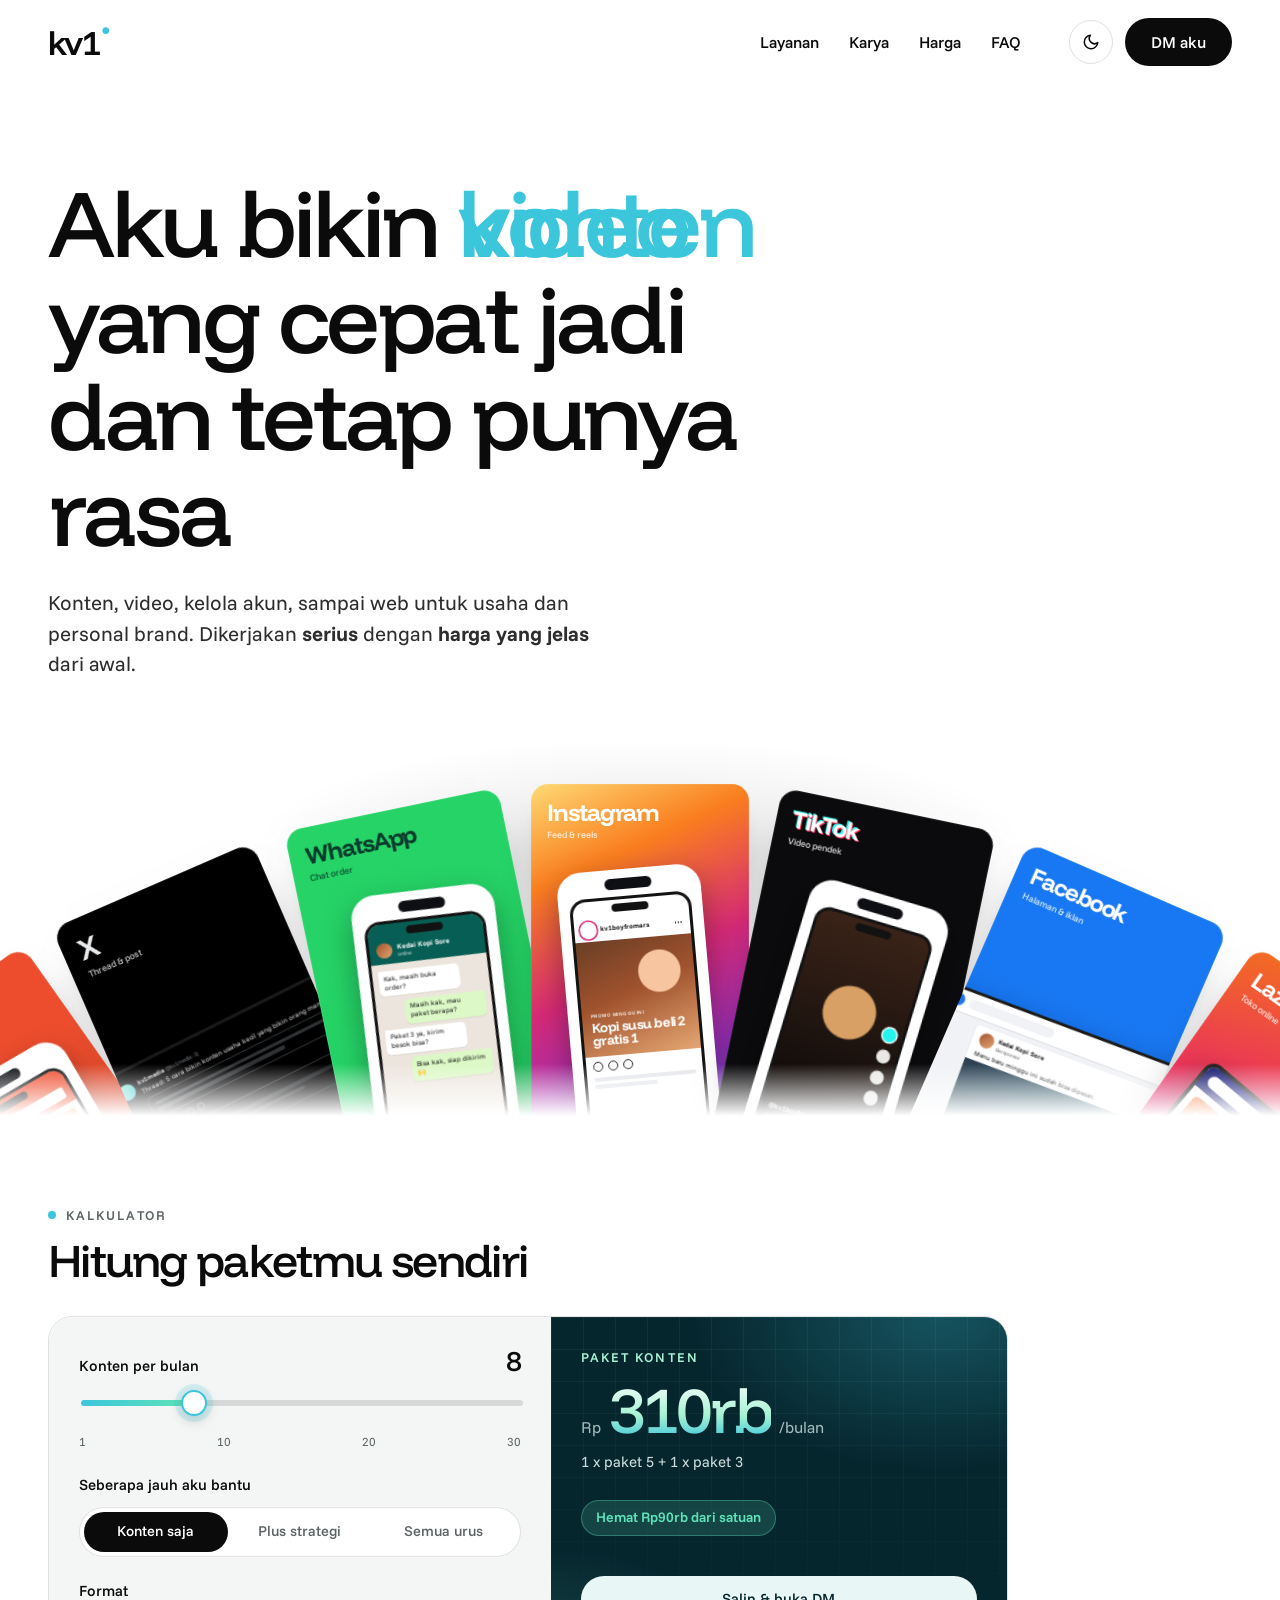
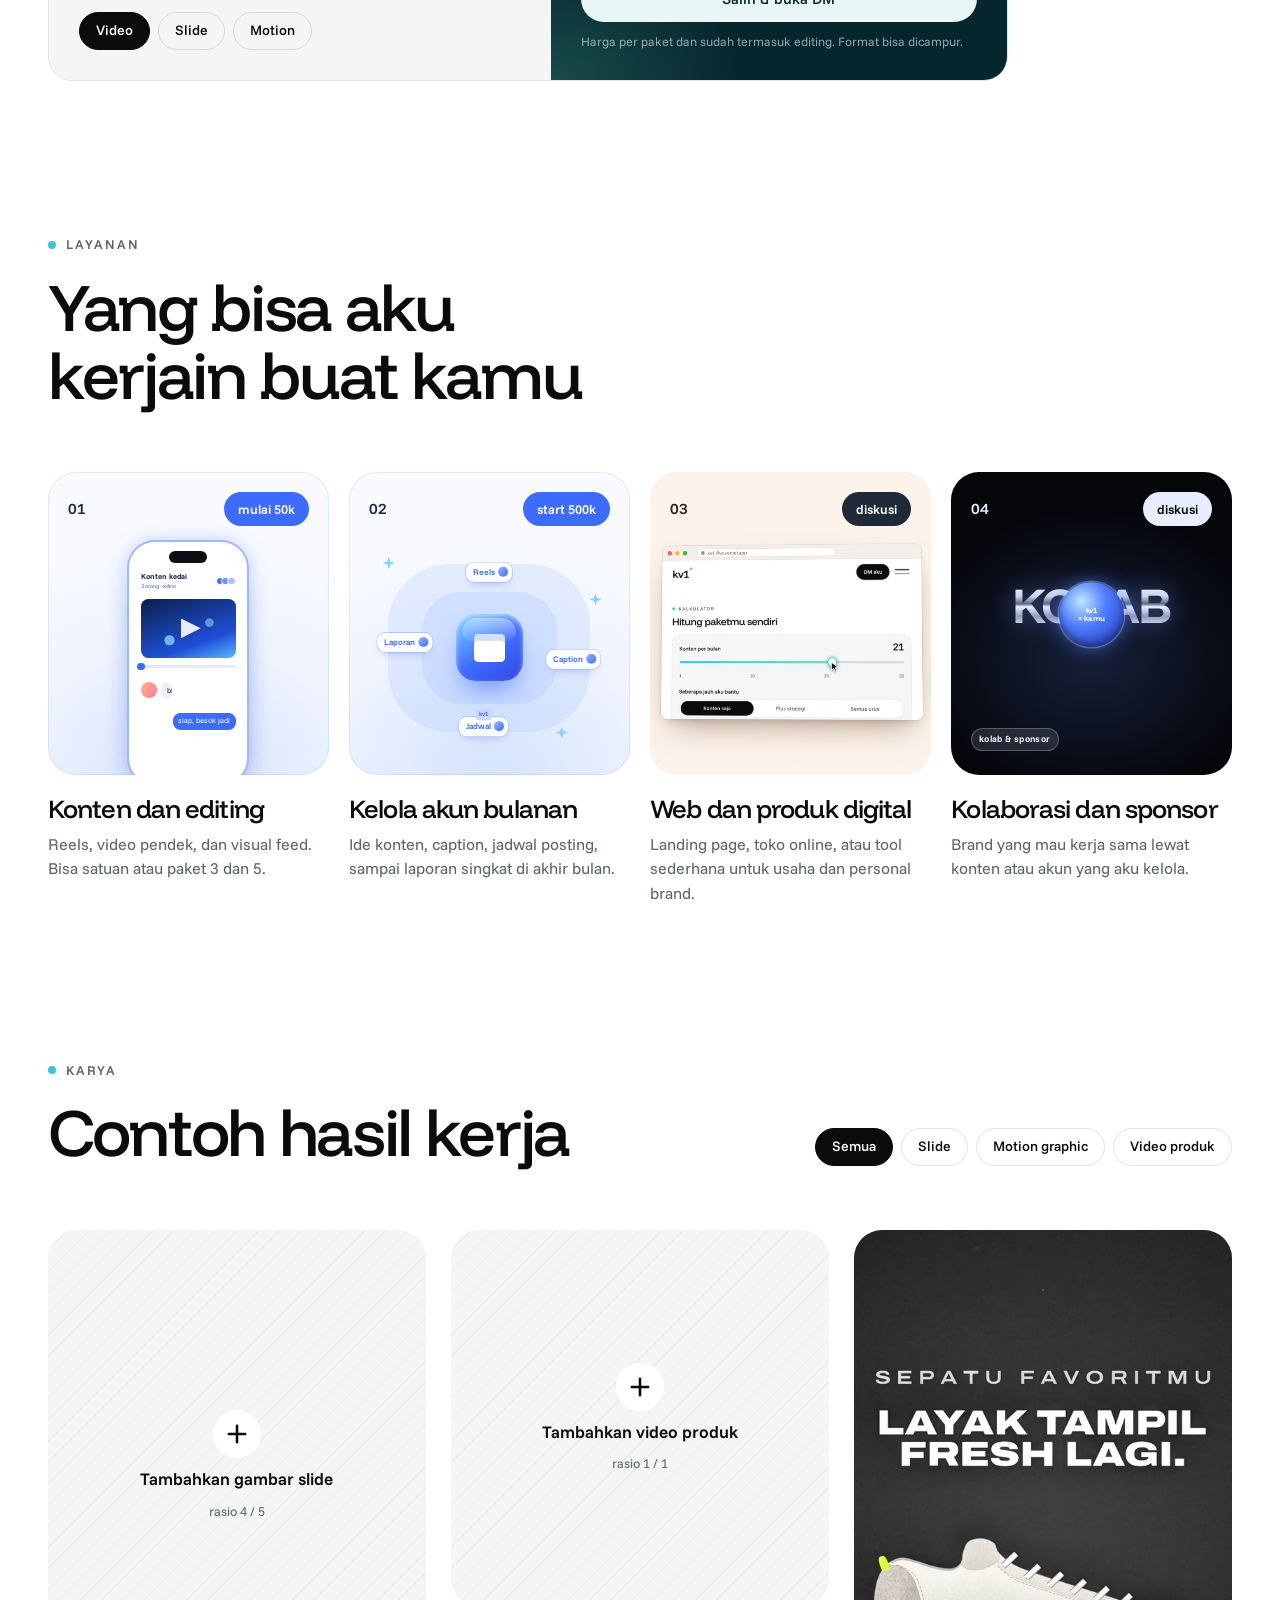
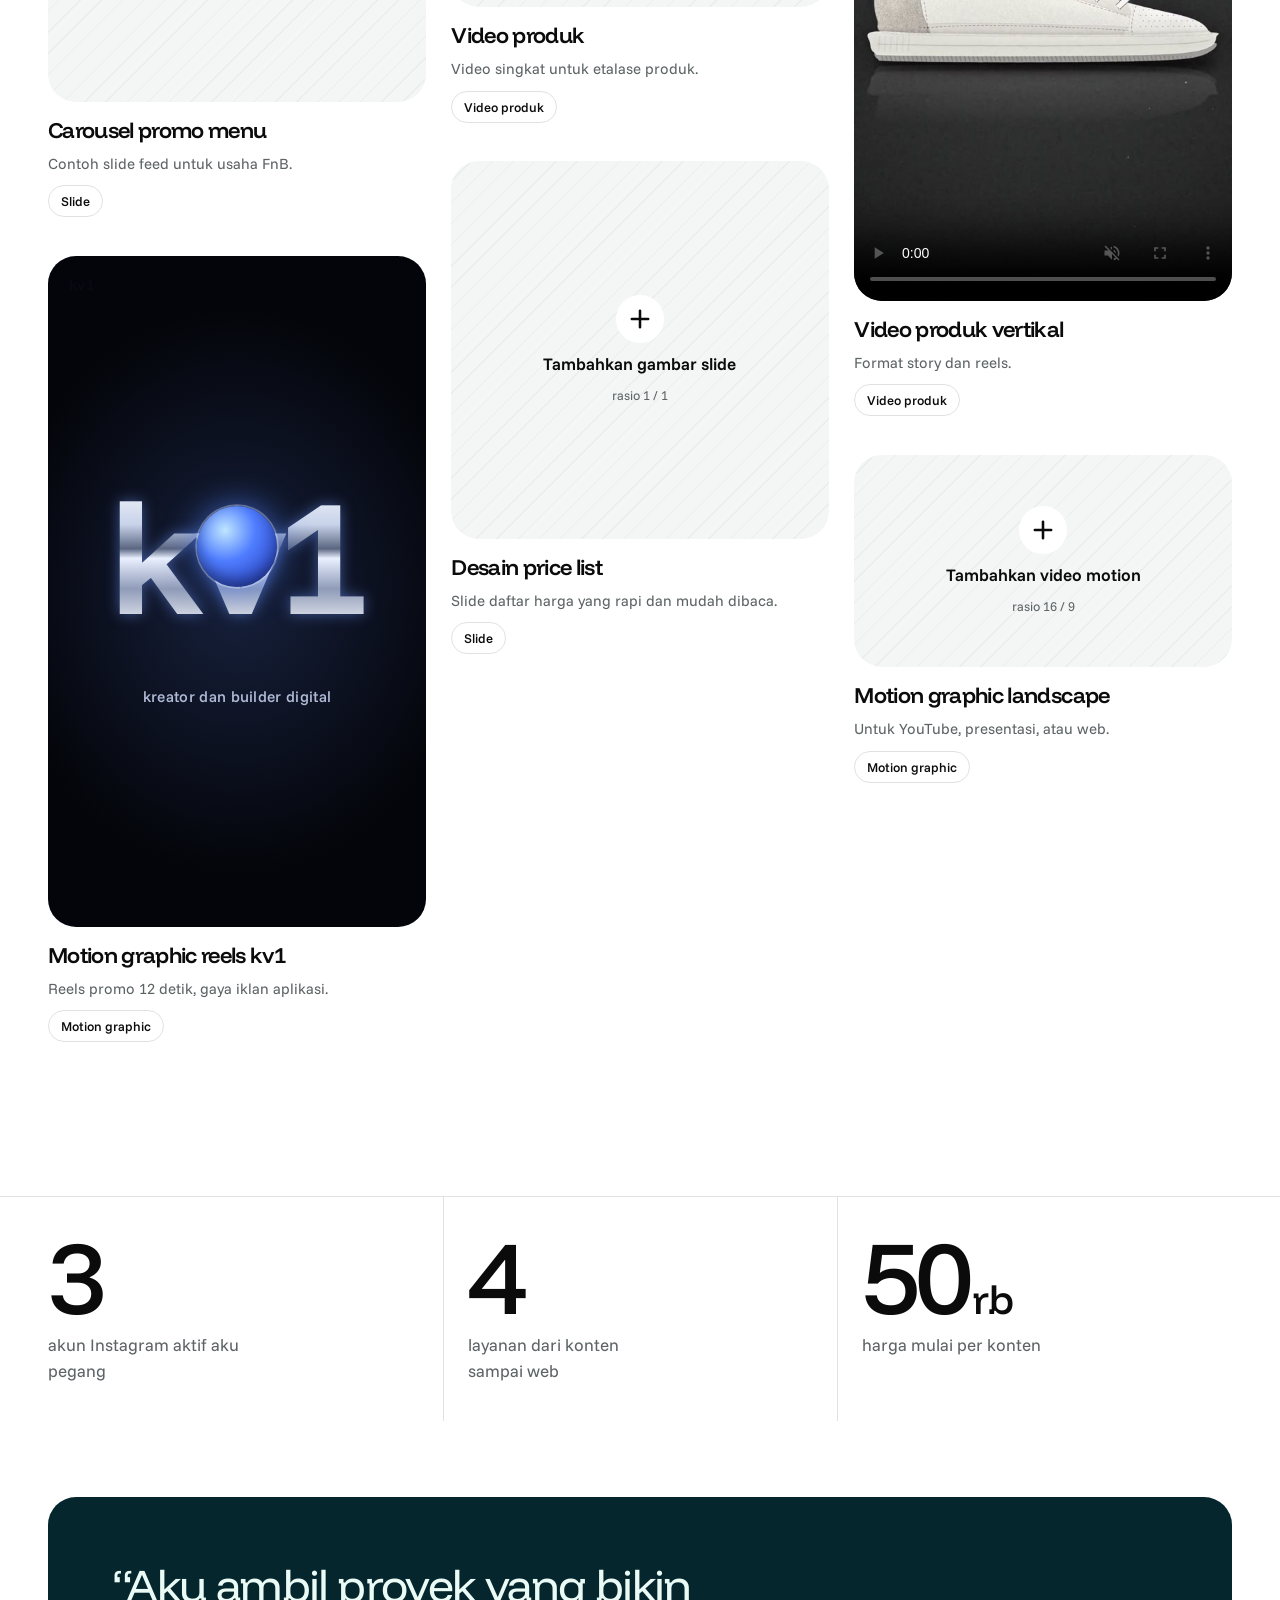
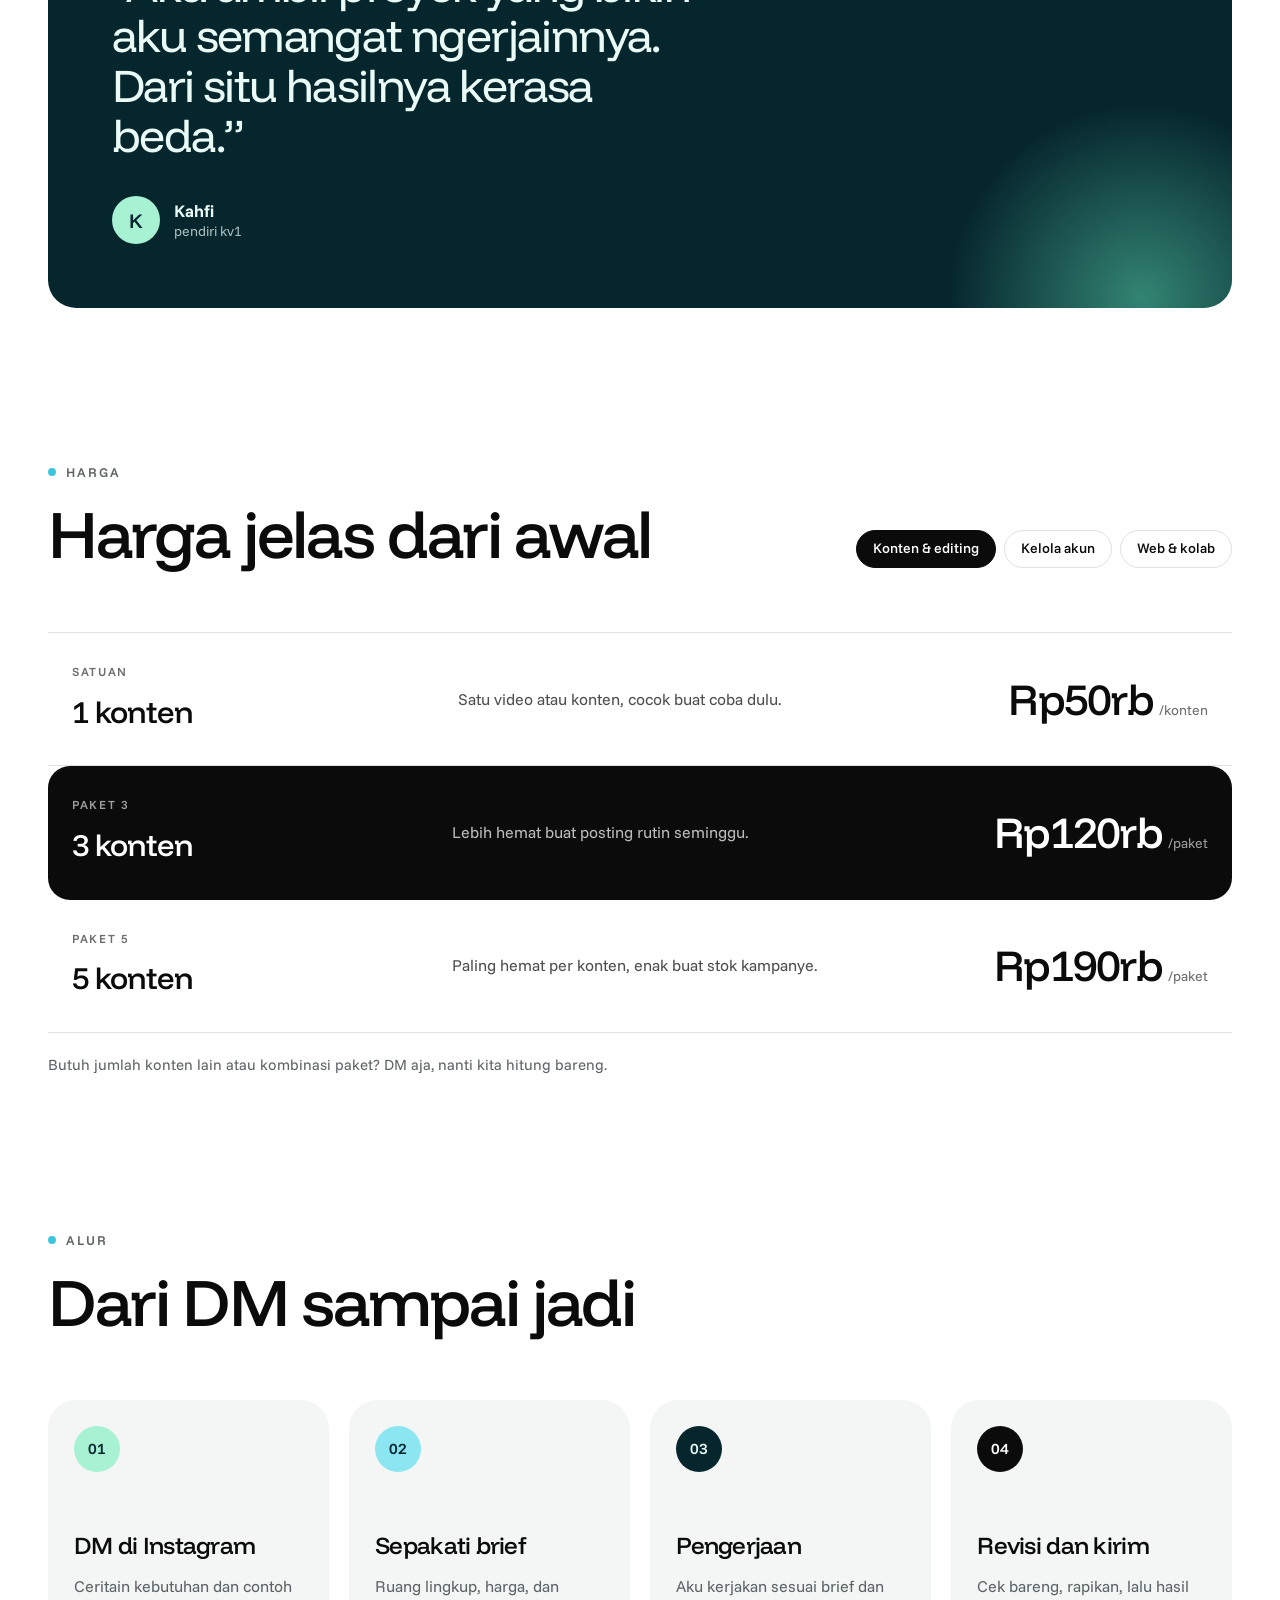
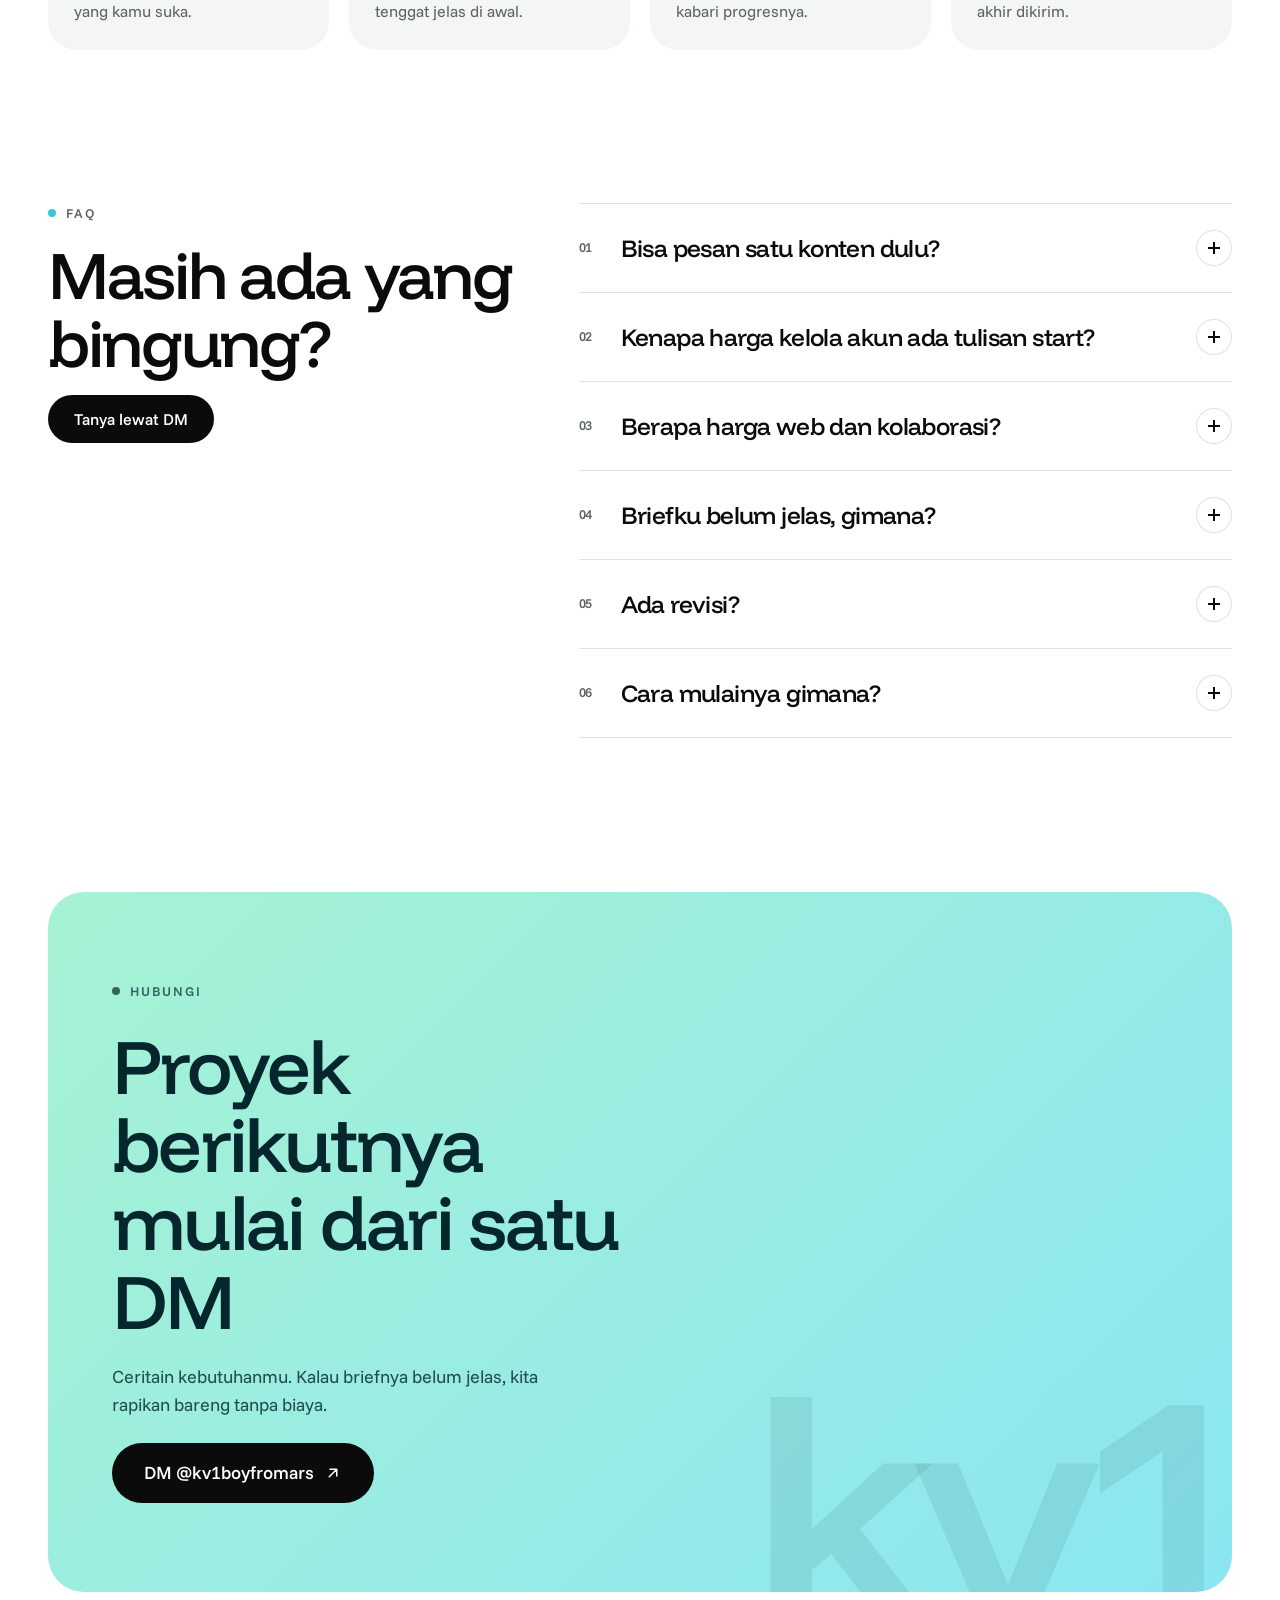
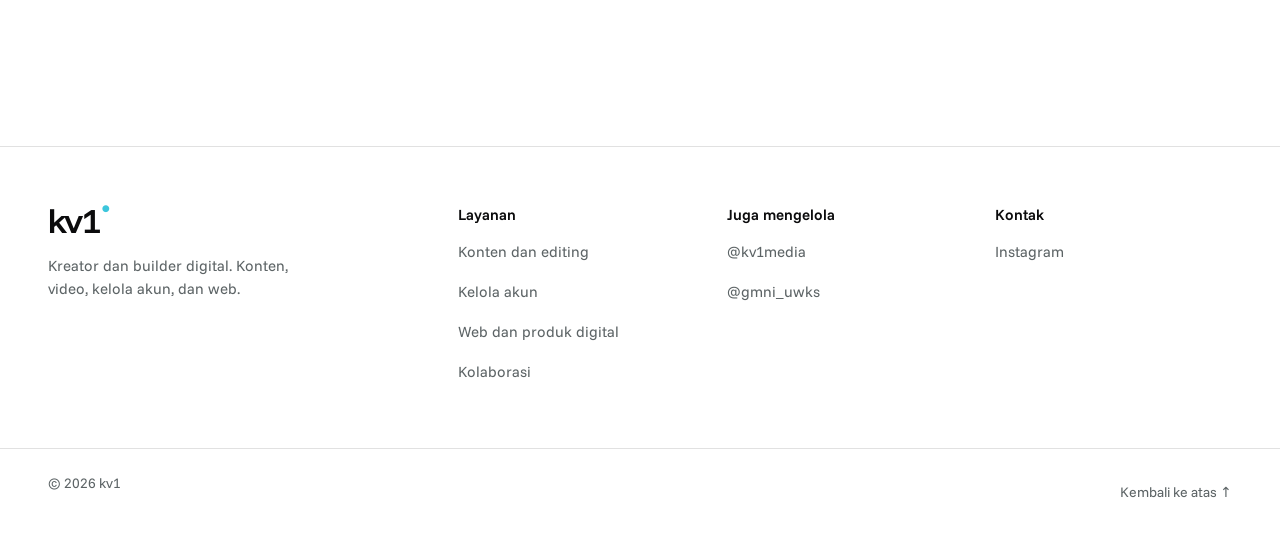
==== commit 653322c1: "Kalkulator: bar harga melayang saat slider digeser di HP Co-Authored-By: Claude Sonnet 5.5 <noreply@" ====
--- a/index.html
+++ b/index.html
@@ -66,6 +66,7 @@
       <div class="label rv">Kalkulator</div>
       <h2 class="h2 rv">Hitung paketmu sendiri</h2>
     </div>
+    <div class="cbar" id="cBar" aria-hidden="true"><span class="cbar-k" id="cBarK">Paket konten</span><span class="cbar-p"><small>Rp</small><b id="cBarT">0</b><small>/bulan</small></span></div>
     <div class="calc rv" id="calc">
       <div class="calc-in">
         <div class="cf">
--- a/styles.css
+++ b/styles.css
@@ -490,7 +490,18 @@
 .co-btn{height:46px;font-size:15px}
 .co-n{font-size:12.5px}
 
-.mg-warm{--c:radial-gradient(110% 80% at 50% 100%,#FFE1C4 0%,#FFF0E1 55%,#FFF9F2 100%);--fg:#2A2118;--chip:#1F2937;--chip-ink:#fff;--rim:#EBCDB0;--glow:rgba(255,138,61,.22);box-shadow:inset 0 0 0 1px rgba(235,160,100,.22)}
+.mg-warm{--c:#FBF3EA;--fg:#2A2118;--chip:#1F2937;--chip-ink:#fff;--rim:#EBCDB0;--glow:rgba(255,138,61,.22);box-shadow:inset 0 0 0 1px rgba(235,160,100,.22)}
 
 /* 03 video motion web */
 .mg-vid{position:absolute;inset:0;width:100%;height:100%;object-fit:cover;display:block}
+
+/* harga ikut terlihat saat menggeser slider (HP) */
+.cbar{display:none}
+@media (max-width:900px){
+.cbar{display:flex;position:fixed;left:12px;right:12px;bottom:max(12px,env(safe-area-inset-bottom));z-index:40;align-items:center;justify-content:space-between;gap:12px;padding:12px 18px;border-radius:999px;background:#06262E;color:#E8F7F5;box-shadow:0 14px 30px -10px rgba(0,0,0,.5);transform:translateY(140%);opacity:0;pointer-events:none;transition:transform .4s cubic-bezier(.2,.8,.2,1),opacity .3s}
+.cbar.on{transform:none;opacity:1}
+.cbar-k{font-size:12px;font-weight:600;text-transform:uppercase;letter-spacing:.12em;color:var(--mint)}
+.cbar-p{display:flex;align-items:baseline;gap:5px}
+.cbar-p b{font-family:var(--display);font-weight:500;font-size:26px;letter-spacing:-.03em;font-variant-numeric:tabular-nums}
+.cbar-p small{font-size:13px;color:rgba(232,247,245,.7)}
+}
